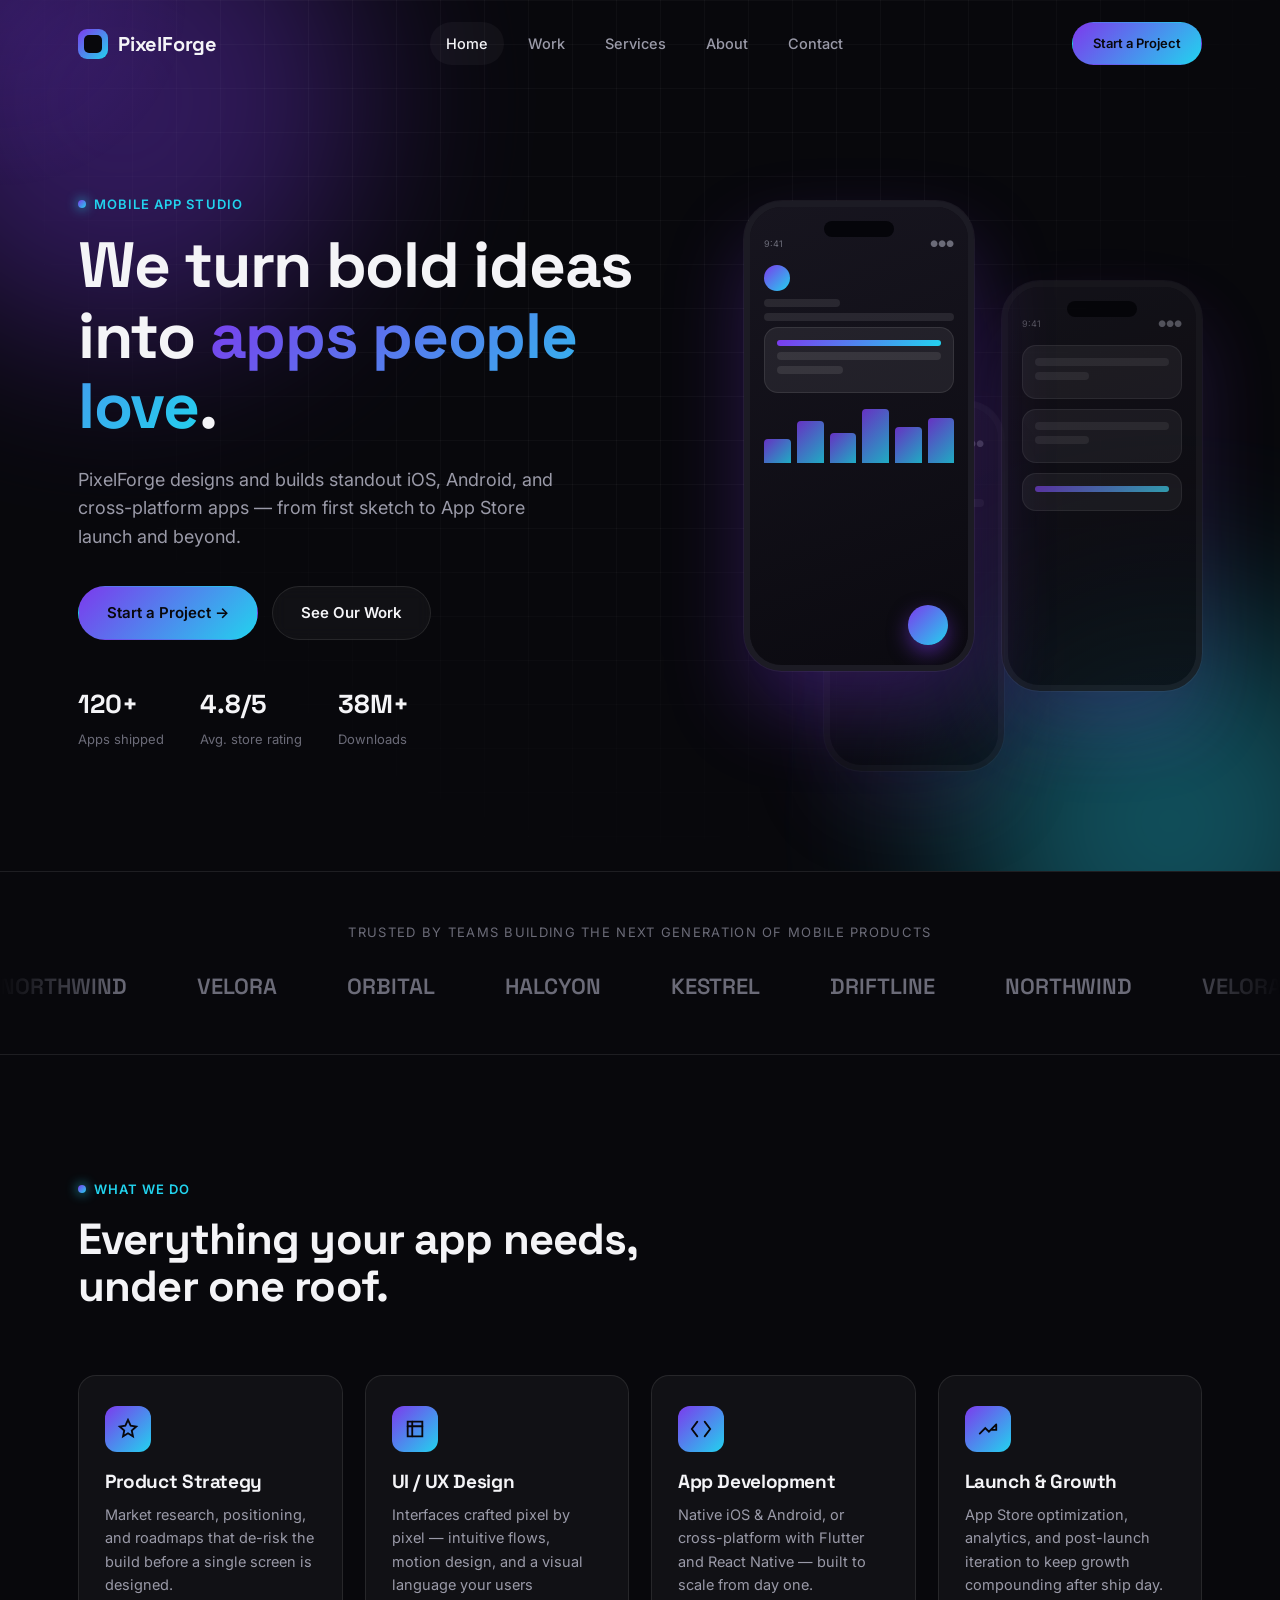
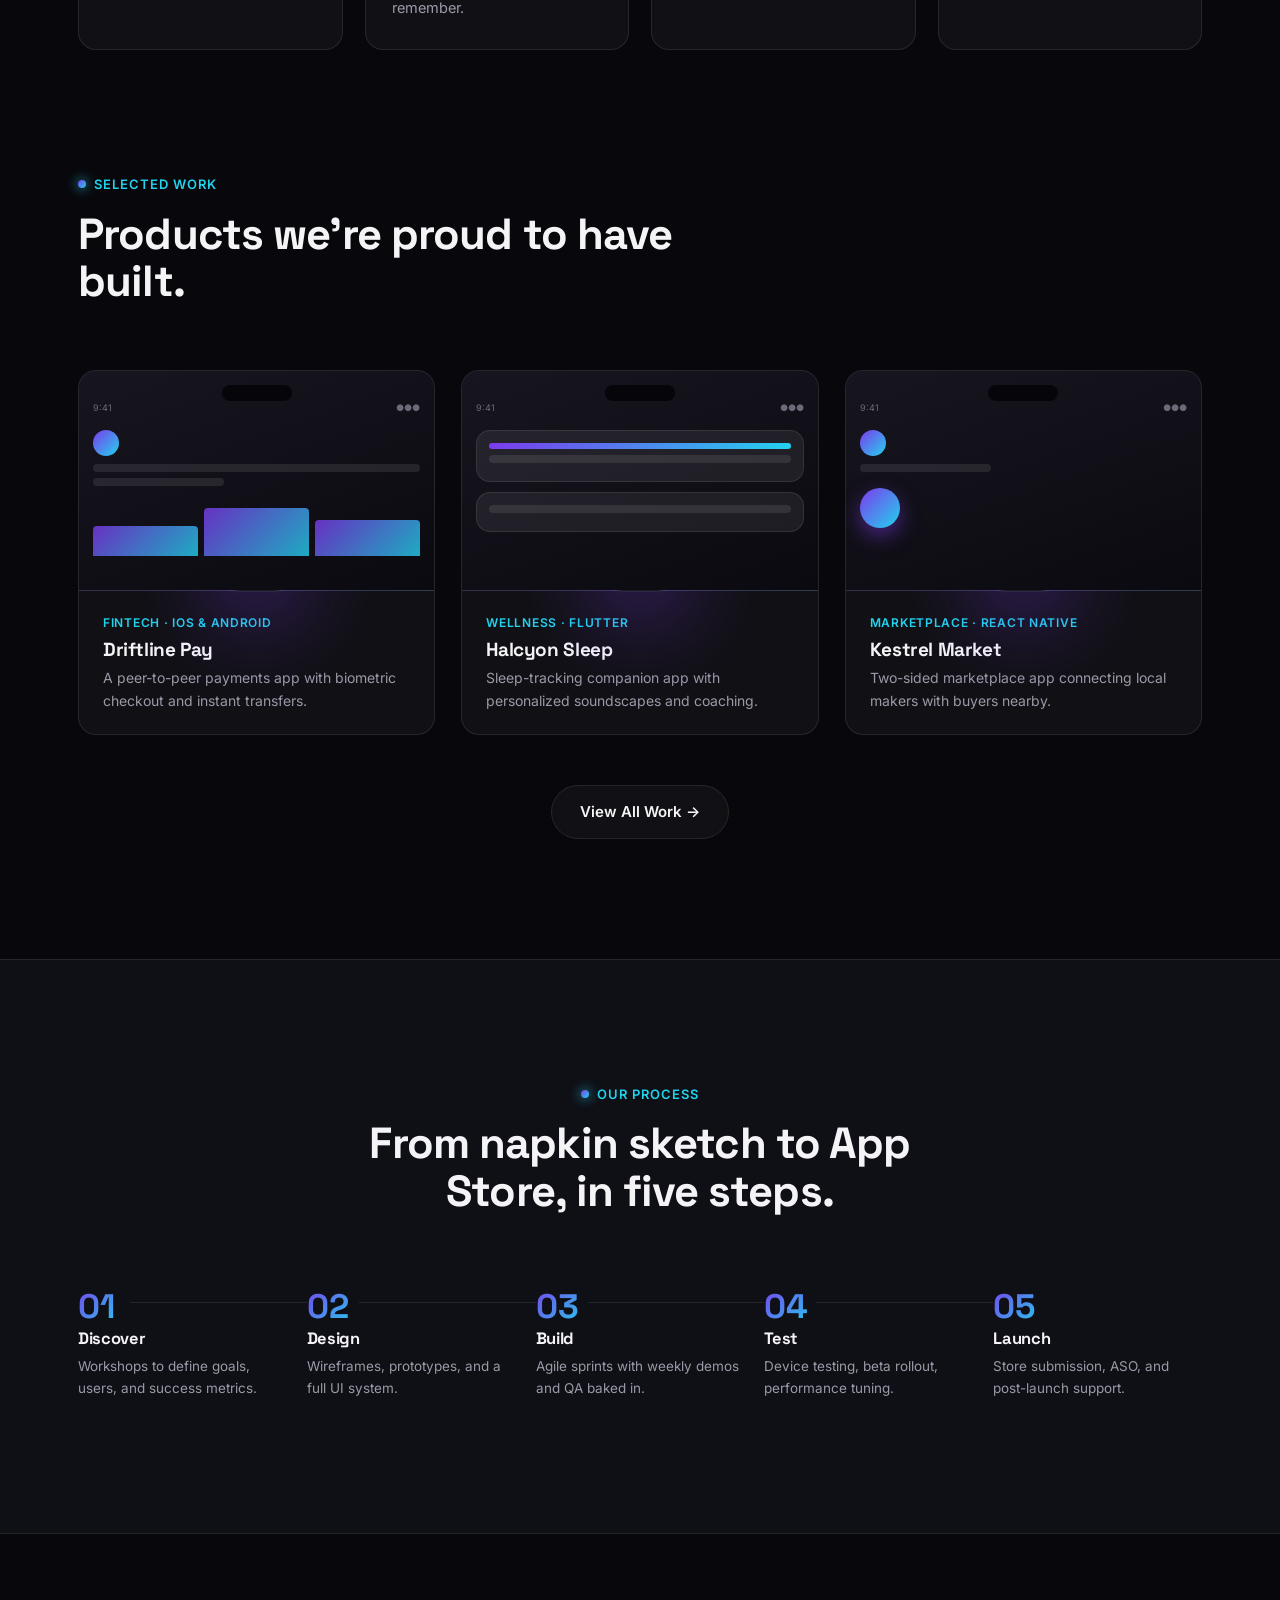
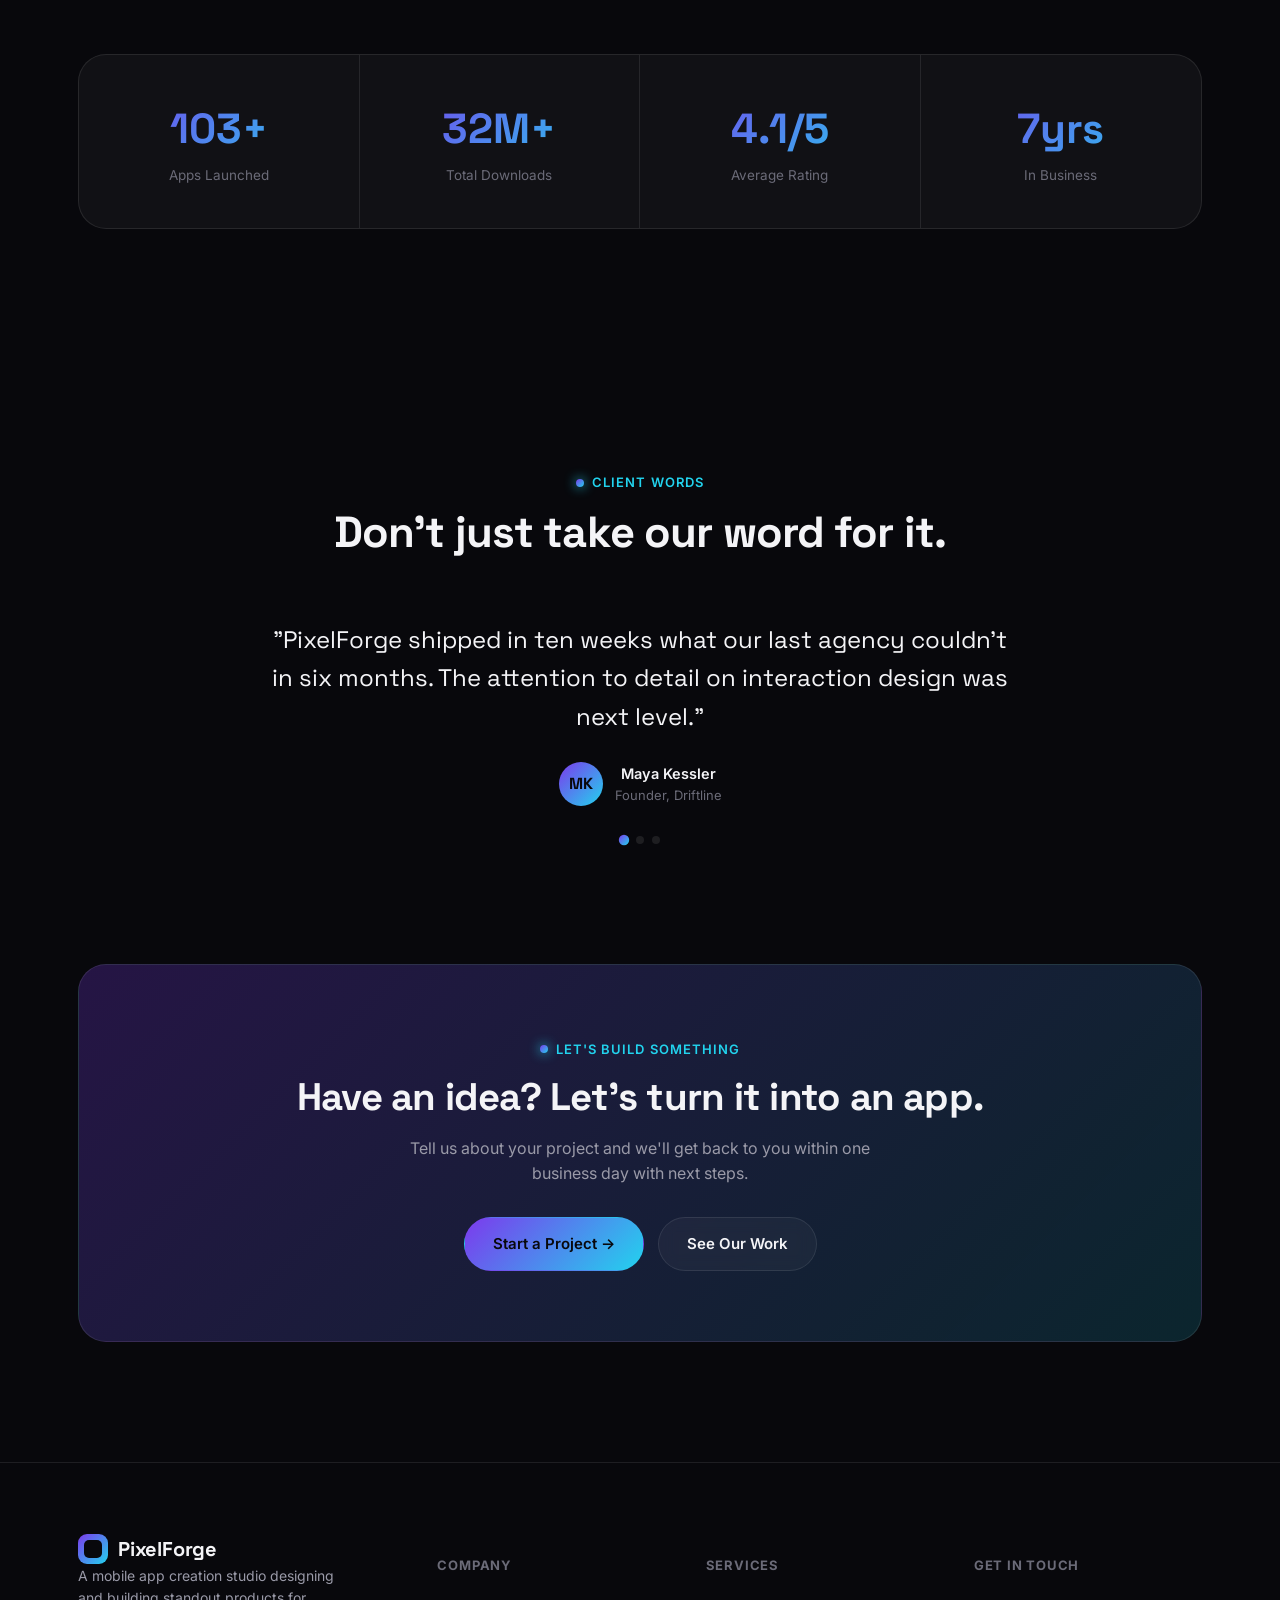
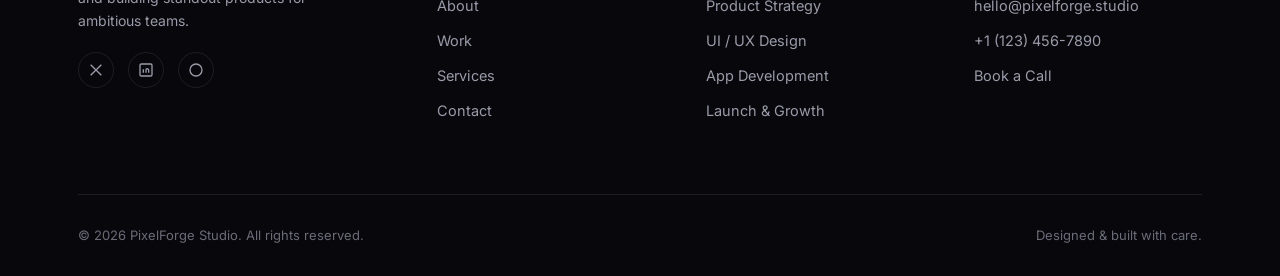
==== index.html @ 4d8d10b8 "first commit" ====
<!DOCTYPE html>
<html lang="en">
<head>
<meta charset="UTF-8">
<meta name="viewport" content="width=device-width, initial-scale=1.0">
<title>PixelForge — We Turn Ideas Into Apps People Love</title>
<meta name="description" content="PixelForge is a mobile app creation studio designing and building standout iOS, Android, and cross-platform apps.">
<link rel="preconnect" href="https://fonts.googleapis.com">
<link href="https://fonts.googleapis.com/css2?family=Space+Grotesk:wght@500;600;700&family=Inter:wght@400;500;600;700&display=swap" rel="stylesheet">
<link rel="stylesheet" href="css/style.css">
</head>
<body>

<div class="cursor-glow"></div>

<header class="site-header">
  <div class="container">
    <a href="index.html" class="logo"><span class="logo-mark"></span>PixelForge</a>
    <nav class="nav-links">
      <a href="index.html">Home</a>
      <a href="work.html">Work</a>
      <a href="services.html">Services</a>
      <a href="about.html">About</a>
      <a href="contact.html">Contact</a>
    </nav>
    <div class="header-actions">
      <a href="contact.html" class="btn btn-primary btn-sm">Start a Project</a>
      <button class="nav-toggle" aria-label="Toggle menu"><span></span></button>
    </div>
  </div>
</header>

<main>

  <!-- HERO -->
  <section class="hero">
    <div class="blob blob-1"></div>
    <div class="blob blob-2"></div>
    <div class="grid-overlay"></div>
    <div class="container hero-grid">
      <div>
        <span class="eyebrow">Mobile App Studio</span>
        <h1>We turn bold ideas into <span class="grad-text">apps people love</span>.</h1>
        <p class="hero-sub">PixelForge designs and builds standout iOS, Android, and cross-platform apps — from first sketch to App Store launch and beyond.</p>
        <div class="hero-actions">
          <a href="contact.html" class="btn btn-primary">Start a Project →</a>
          <a href="work.html" class="btn btn-ghost">See Our Work</a>
        </div>
        <div class="hero-meta">
          <div><strong>120+</strong><span>Apps shipped</span></div>
          <div><strong>4.8/5</strong><span>Avg. store rating</span></div>
          <div><strong>38M+</strong><span>Downloads</span></div>
        </div>
      </div>
      <div class="phone-stage">
        <div class="phone phone-a">
          <div class="phone-screen">
            <div class="mock-status"><span>9:41</span><span>●●●</span></div>
            <div class="mock-avatar"></div>
            <div class="mock-line short"></div>
            <div class="mock-line"></div>
            <div class="mock-card">
              <div class="mock-line grad"></div>
              <div class="mock-line"></div>
              <div class="mock-line short"></div>
            </div>
            <div class="mock-bars">
              <span style="height:40%"></span><span style="height:70%"></span><span style="height:50%"></span>
              <span style="height:90%"></span><span style="height:60%"></span><span style="height:75%"></span>
            </div>
            <div class="mock-fab"></div>
          </div>
        </div>
        <div class="phone phone-b">
          <div class="phone-screen">
            <div class="mock-status"><span>9:41</span><span>●●●</span></div>
            <div class="mock-card"><div class="mock-line"></div><div class="mock-line short"></div></div>
            <div class="mock-card"><div class="mock-line"></div><div class="mock-line short"></div></div>
            <div class="mock-card"><div class="mock-line grad"></div></div>
          </div>
        </div>
        <div class="phone phone-c">
          <div class="phone-screen">
            <div class="mock-status"><span>9:41</span><span>●●●</span></div>
            <div class="mock-avatar"></div>
            <div class="mock-line"></div>
            <div class="mock-line short"></div>
          </div>
        </div>
      </div>
    </div>
  </section>

  <!-- MARQUEE -->
  <section class="marquee-section reveal">
    <p class="marquee-label">Trusted by teams building the next generation of mobile products</p>
    <div class="marquee">
      <div class="marquee-track">
        <span>NORTHWIND</span><span>VELORA</span><span>ORBITAL</span><span>HALCYON</span><span>KESTREL</span><span>DRIFTLINE</span>
        <span>NORTHWIND</span><span>VELORA</span><span>ORBITAL</span><span>HALCYON</span><span>KESTREL</span><span>DRIFTLINE</span>
      </div>
    </div>
  </section>

  <!-- SERVICES -->
  <section class="section">
    <div class="container">
      <div class="section-head reveal">
        <span class="eyebrow">What We Do</span>
        <h2>Everything your app needs, under one roof.</h2>
      </div>
      <div class="grid-4">
        <div class="card reveal">
          <div class="card-icon"><svg viewBox="0 0 24 24" fill="none" stroke-width="2" stroke-linecap="round"><path d="M12 2l2.9 6.3L21 9.3l-4.9 4.3L17.4 20 12 16.7 6.6 20l1.3-6.4L3 9.3l6.1-1z"/></svg></div>
          <h3>Product Strategy</h3>
          <p>Market research, positioning, and roadmaps that de-risk the build before a single screen is designed.</p>
        </div>
        <div class="card reveal reveal-delay-1">
          <div class="card-icon"><svg viewBox="0 0 24 24" fill="none" stroke-width="2" stroke-linecap="round"><path d="M4 4h16v16H4z"/><path d="M4 9h16M9 4v16"/></svg></div>
          <h3>UI / UX Design</h3>
          <p>Interfaces crafted pixel by pixel — intuitive flows, motion design, and a visual language your users remember.</p>
        </div>
        <div class="card reveal reveal-delay-2">
          <div class="card-icon"><svg viewBox="0 0 24 24" fill="none" stroke-width="2" stroke-linecap="round"><path d="M8 4L2 12l6 8M16 4l6 8-6 8"/></svg></div>
          <h3>App Development</h3>
          <p>Native iOS &amp; Android, or cross-platform with Flutter and React Native — built to scale from day one.</p>
        </div>
        <div class="card reveal reveal-delay-3">
          <div class="card-icon"><svg viewBox="0 0 24 24" fill="none" stroke-width="2" stroke-linecap="round"><path d="M3 17l6-6 4 4 8-8M21 7v6h-6"/></svg></div>
          <h3>Launch &amp; Growth</h3>
          <p>App Store optimization, analytics, and post-launch iteration to keep growth compounding after ship day.</p>
        </div>
      </div>
    </div>
  </section>

  <!-- FEATURED WORK -->
  <section class="section" style="padding-top:0;">
    <div class="container">
      <div class="section-head reveal">
        <span class="eyebrow">Selected Work</span>
        <h2>Products we're proud to have built.</h2>
      </div>
      <div class="grid-3">
        <div class="work-card reveal">
          <div class="work-thumb"><div class="phone"><div class="phone-screen"><div class="mock-status"><span>9:41</span><span>●●●</span></div><div class="mock-avatar"></div><div class="mock-line"></div><div class="mock-line short"></div><div class="mock-bars"><span style="height:50%"></span><span style="height:80%"></span><span style="height:60%"></span></div></div></div></div>
          <div class="work-info">
            <span class="work-tag">Fintech · iOS &amp; Android</span>
            <h3>Driftline Pay</h3>
            <p>A peer-to-peer payments app with biometric checkout and instant transfers.</p>
          </div>
        </div>
        <div class="work-card reveal reveal-delay-1">
          <div class="work-thumb"><div class="phone"><div class="phone-screen"><div class="mock-status"><span>9:41</span><span>●●●</span></div><div class="mock-card"><div class="mock-line grad"></div><div class="mock-line"></div></div><div class="mock-card"><div class="mock-line"></div></div></div></div></div>
          <div class="work-info">
            <span class="work-tag">Wellness · Flutter</span>
            <h3>Halcyon Sleep</h3>
            <p>Sleep-tracking companion app with personalized soundscapes and coaching.</p>
          </div>
        </div>
        <div class="work-card reveal reveal-delay-2">
          <div class="work-thumb"><div class="phone"><div class="phone-screen"><div class="mock-status"><span>9:41</span><span>●●●</span></div><div class="mock-avatar"></div><div class="mock-line short"></div><div class="mock-fab" style="position:static;margin-top:16px;"></div></div></div></div>
          <div class="work-info">
            <span class="work-tag">Marketplace · React Native</span>
            <h3>Kestrel Market</h3>
            <p>Two-sided marketplace app connecting local makers with buyers nearby.</p>
          </div>
        </div>
      </div>
      <div style="text-align:center; margin-top:50px;">
        <a href="work.html" class="btn btn-ghost">View All Work →</a>
      </div>
    </div>
  </section>

  <!-- PROCESS -->
  <section class="section" style="background:var(--bg-alt); border-top:1px solid var(--border); border-bottom:1px solid var(--border);">
    <div class="container">
      <div class="section-head center reveal">
        <span class="eyebrow">Our Process</span>
        <h2>From napkin sketch to App Store, in five steps.</h2>
      </div>
      <div class="timeline">
        <div class="timeline-step reveal"><h4>Discover</h4><p>Workshops to define goals, users, and success metrics.</p></div>
        <div class="timeline-step reveal reveal-delay-1"><h4>Design</h4><p>Wireframes, prototypes, and a full UI system.</p></div>
        <div class="timeline-step reveal reveal-delay-2"><h4>Build</h4><p>Agile sprints with weekly demos and QA baked in.</p></div>
        <div class="timeline-step reveal reveal-delay-3"><h4>Test</h4><p>Device testing, beta rollout, performance tuning.</p></div>
        <div class="timeline-step reveal reveal-delay-3"><h4>Launch</h4><p>Store submission, ASO, and post-launch support.</p></div>
      </div>
    </div>
  </section>

  <!-- STATS -->
  <section class="section">
    <div class="container">
      <div class="stats-bar reveal">
        <div class="stat"><strong data-count="120" data-suffix="+">0</strong><span>Apps Launched</span></div>
        <div class="stat"><strong data-count="38" data-suffix="M+">0</strong><span>Total Downloads</span></div>
        <div class="stat"><strong data-count="4.8" data-suffix="/5">0</strong><span>Average Rating</span></div>
        <div class="stat"><strong data-count="9" data-suffix="yrs">0</strong><span>In Business</span></div>
      </div>
    </div>
  </section>

  <!-- TESTIMONIALS -->
  <section class="section">
    <div class="container">
      <div class="section-head center reveal">
        <span class="eyebrow">Client Words</span>
        <h2>Don't just take our word for it.</h2>
      </div>
      <div class="testi-wrap reveal">
        <div class="testi-slide active">
          <p class="testi-quote">"PixelForge shipped in ten weeks what our last agency couldn't in six months. The attention to detail on interaction design was next level."</p>
          <div class="testi-person">
            <div class="testi-avatar">MK</div>
            <div><div class="testi-name">Maya Kessler</div><div class="testi-role">Founder, Driftline</div></div>
          </div>
        </div>
        <div class="testi-slide">
          <p class="testi-quote">"They didn't just build what we asked for — they challenged our assumptions and the product is better for it."</p>
          <div class="testi-person">
            <div class="testi-avatar">JT</div>
            <div><div class="testi-name">James Turner</div><div class="testi-role">CEO, Halcyon</div></div>
          </div>
        </div>
        <div class="testi-slide">
          <p class="testi-quote">"Our marketplace app hit 100k downloads in the first quarter. PixelForge's launch strategy was a huge part of that."</p>
          <div class="testi-person">
            <div class="testi-avatar">RS</div>
            <div><div class="testi-name">Riya Shah</div><div class="testi-role">COO, Kestrel</div></div>
          </div>
        </div>
        <div class="testi-dots"></div>
      </div>
    </div>
  </section>

  <!-- CTA -->
  <section class="section" style="padding-top:0;">
    <div class="container">
      <div class="cta-banner reveal">
        <span class="eyebrow" style="justify-content:center;">Let's Build Something</span>
        <h2>Have an idea? Let's turn it into an app.</h2>
        <p>Tell us about your project and we'll get back to you within one business day with next steps.</p>
        <div class="btn-group">
          <a href="contact.html" class="btn btn-primary">Start a Project →</a>
          <a href="work.html" class="btn btn-ghost">See Our Work</a>
        </div>
      </div>
    </div>
  </section>

</main>

<footer class="site-footer">
  <div class="container">
    <div class="footer-grid">
      <div class="footer-brand">
        <a href="index.html" class="logo"><span class="logo-mark"></span>PixelForge</a>
        <p>A mobile app creation studio designing and building standout products for ambitious teams.</p>
        <div class="socials" style="margin-top:20px;">
          <a href="#" aria-label="X / Twitter"><svg viewBox="0 0 24 24" fill="none" stroke-width="2"><path d="M4 4l16 16M20 4L4 20"/></svg></a>
          <a href="#" aria-label="LinkedIn"><svg viewBox="0 0 24 24" fill="none" stroke-width="2"><rect x="3" y="3" width="18" height="18" rx="2"/><path d="M8 11v5M8 8v.01M12 16v-5M12 11c1.5-1.5 4-1 4 1.5V16"/></svg></a>
          <a href="#" aria-label="Dribbble"><svg viewBox="0 0 24 24" fill="none" stroke-width="2"><circle cx="12" cy="12" r="9"/></svg></a>
        </div>
      </div>
      <div class="footer-col">
        <h5>Company</h5>
        <a href="about.html">About</a>
        <a href="work.html">Work</a>
        <a href="services.html">Services</a>
        <a href="contact.html">Contact</a>
      </div>
      <div class="footer-col">
        <h5>Services</h5>
        <a href="services.html">Product Strategy</a>
        <a href="services.html">UI / UX Design</a>
        <a href="services.html">App Development</a>
        <a href="services.html">Launch &amp; Growth</a>
      </div>
      <div class="footer-col">
        <h5>Get In Touch</h5>
        <a href="mailto:hello@pixelforge.studio">hello@pixelforge.studio</a>
        <a href="tel:+11234567890">+1 (123) 456-7890</a>
        <a href="contact.html">Book a Call</a>
      </div>
    </div>
    <div class="footer-bottom">
      <span>© 2026 PixelForge Studio. All rights reserved.</span>
      <span>Designed &amp; built with care.</span>
    </div>
  </div>
</footer>

<script src="js/main.js"></script>
</body>
</html>
---- css/style.css ----
/* ==========================================================================
   PIXELFORGE — Mobile App Studio
   Design system: dark canvas, glass surfaces, violet→cyan gradient accent
   ========================================================================== */

:root{
  --bg: #08080c;
  --bg-alt: #0f0f16;
  --surface: rgba(255,255,255,0.04);
  --surface-strong: rgba(255,255,255,0.07);
  --border: rgba(255,255,255,0.09);
  --text: #f4f4f7;
  --text-dim: #9a9aa8;
  --text-faint: #6b6b78;
  --accent-1: #7c3aed;
  --accent-2: #22d3ee;
  --accent-3: #f472b6;
  --grad: linear-gradient(135deg, var(--accent-1), var(--accent-2));
  --grad-soft: linear-gradient(135deg, rgba(124,58,237,0.18), rgba(34,211,238,0.18));
  --radius-sm: 10px;
  --radius-md: 18px;
  --radius-lg: 28px;
  --ease: cubic-bezier(.16,.84,.44,1);
  --container: 1180px;
}

*, *::before, *::after{ box-sizing: border-box; }
html{ scroll-behavior: smooth; }
body{
  margin:0;
  background: var(--bg);
  color: var(--text);
  font-family: 'Inter', system-ui, -apple-system, sans-serif;
  font-size: 16px;
  line-height: 1.6;
  overflow-x: hidden;
  -webkit-font-smoothing: antialiased;
}
h1,h2,h3,h4{
  font-family: 'Space Grotesk', 'Inter', sans-serif;
  line-height: 1.1;
  margin: 0 0 .5em;
  letter-spacing: -0.02em;
}
p{ margin: 0 0 1em; color: var(--text-dim); }
a{ color: inherit; text-decoration: none; }
ul{ list-style: none; margin:0; padding:0; }
img{ max-width:100%; display:block; }
section{ position: relative; }
::selection{ background: var(--accent-1); color:#fff; }

.container{
  width: 100%;
  max-width: var(--container);
  margin: 0 auto;
  padding: 0 28px;
}

.eyebrow{
  display:inline-flex;
  align-items:center;
  gap:8px;
  font-size: 13px;
  font-weight: 600;
  letter-spacing: 0.08em;
  text-transform: uppercase;
  color: var(--accent-2);
  margin-bottom: 16px;
}
.eyebrow::before{
  content:'';
  width:8px; height:8px;
  border-radius:50%;
  background: var(--grad);
  box-shadow: 0 0 12px var(--accent-2);
}

/* ---------------- Buttons ---------------- */
.btn{
  display:inline-flex;
  align-items:center;
  justify-content:center;
  gap:8px;
  padding: 14px 28px;
  border-radius: 100px;
  font-weight: 600;
  font-size: 15px;
  cursor:pointer;
  border: 1px solid transparent;
  transition: transform .35s var(--ease), box-shadow .35s var(--ease), background .35s;
  white-space:nowrap;
}
.btn-primary{
  background: var(--grad);
  color:#08080c;
}
.btn-primary:hover{
  transform: translateY(-3px);
  box-shadow: 0 12px 30px rgba(124,58,237,0.4);
}
.btn-ghost{
  background: var(--surface);
  border-color: var(--border);
  color: var(--text);
  backdrop-filter: blur(8px);
}
.btn-ghost:hover{
  background: var(--surface-strong);
  transform: translateY(-3px);
}
.btn-sm{ padding: 10px 20px; font-size: 13px; }
.btn-block{ width:100%; }

/* ---------------- Header ---------------- */
.site-header{
  position: fixed;
  top:0; left:0; right:0;
  z-index: 500;
  padding: 22px 0;
  transition: background .4s, padding .4s, border-color .4s, backdrop-filter .4s;
  border-bottom: 1px solid transparent;
}
.site-header.scrolled{
  padding: 14px 0;
  background: rgba(8,8,12,0.75);
  backdrop-filter: blur(16px);
  border-color: var(--border);
}
.site-header .container{
  display:flex;
  align-items:center;
  justify-content:space-between;
  gap: 24px;
}
.logo{
  display:flex;
  align-items:center;
  gap:10px;
  font-family:'Space Grotesk', sans-serif;
  font-weight: 700;
  font-size: 20px;
  letter-spacing: -0.01em;
}
.logo-mark{
  width: 30px; height:30px;
  border-radius: 9px;
  background: var(--grad);
  position:relative;
  flex-shrink:0;
}
.logo-mark::after{
  content:'';
  position:absolute; inset:6px;
  border-radius:5px;
  background: var(--bg);
}
.nav-links{
  display:flex;
  align-items:center;
  gap: 8px;
}
.nav-links a{
  padding: 10px 16px;
  border-radius: 100px;
  font-size: 14.5px;
  font-weight: 500;
  color: var(--text-dim);
  transition: color .25s, background .25s;
}
.nav-links a:hover, .nav-links a.active{
  color: var(--text);
  background: var(--surface);
}
.header-actions{ display:flex; align-items:center; gap:14px; }
.nav-toggle{
  display:none;
  width: 42px; height:42px;
  border-radius: 10px;
  background: var(--surface);
  border: 1px solid var(--border);
  align-items:center;
  justify-content:center;
  cursor:pointer;
}
.nav-toggle span, .nav-toggle span::before, .nav-toggle span::after{
  content:'';
  display:block;
  width:18px; height:2px;
  background: var(--text);
  position:relative;
  transition: transform .3s, opacity .3s;
}
.nav-toggle span::before{ position:absolute; top:-6px; }
.nav-toggle span::after{ position:absolute; top:6px; }
.nav-toggle.open span{ background: transparent; }
.nav-toggle.open span::before{ transform: rotate(45deg); top:0; }
.nav-toggle.open span::after{ transform: rotate(-45deg); top:0; }

/* ---------------- Background FX ---------------- */
.blob{
  position:absolute;
  border-radius:50%;
  filter: blur(90px);
  opacity:.35;
  pointer-events:none;
  z-index:0;
}
.blob-1{ width:480px; height:480px; background:var(--accent-1); top:-140px; left:-120px; animation: drift1 18s ease-in-out infinite; }
.blob-2{ width:420px; height:420px; background:var(--accent-2); bottom:-160px; right:-100px; animation: drift2 22s ease-in-out infinite; }
.blob-3{ width:340px; height:340px; background:var(--accent-3); top:40%; left:50%; animation: drift1 26s ease-in-out infinite reverse; opacity:.18; }

@keyframes drift1{
  0%,100%{ transform: translate(0,0) scale(1); }
  50%{ transform: translate(60px,40px) scale(1.1); }
}
@keyframes drift2{
  0%,100%{ transform: translate(0,0) scale(1); }
  50%{ transform: translate(-50px,-30px) scale(1.15); }
}

.grid-overlay{
  position:absolute; inset:0;
  background-image:
    linear-gradient(rgba(255,255,255,0.03) 1px, transparent 1px),
    linear-gradient(90deg, rgba(255,255,255,0.03) 1px, transparent 1px);
  background-size: 44px 44px;
  mask-image: radial-gradient(ellipse at 50% 0%, black 40%, transparent 75%);
  pointer-events:none;
}

/* ---------------- Hero ---------------- */
.hero{
  padding: 190px 0 120px;
  overflow:hidden;
}
.hero-grid{
  display:grid;
  grid-template-columns: 1.1fr .9fr;
  gap: 40px;
  align-items:center;
  position:relative;
  z-index:2;
}
.hero h1{
  font-size: clamp(2.6rem, 5vw, 4.4rem);
  margin-bottom: 24px;
}
.hero h1 .grad-text{
  background: var(--grad);
  -webkit-background-clip:text;
  background-clip:text;
  color:transparent;
}
.hero-sub{
  font-size: 18px;
  max-width: 480px;
  margin-bottom: 34px;
}
.hero-actions{ display:flex; gap:14px; flex-wrap:wrap; margin-bottom: 44px; }
.hero-meta{
  display:flex;
  gap: 36px;
  flex-wrap:wrap;
}
.hero-meta div strong{ display:block; font-size: 26px; font-family:'Space Grotesk',sans-serif; }
.hero-meta div span{ font-size: 13px; color: var(--text-faint); }

/* Phone mockups */
.phone-stage{
  position:relative;
  height: 560px;
}
.phone{
  position:absolute;
  width: 230px;
  height: 470px;
  border-radius: 38px;
  background: #111017;
  border: 6px solid #1c1b24;
  box-shadow: 0 0 0 1px rgba(255,255,255,0.06), 0 40px 80px rgba(124,58,237,0.28);
  overflow:hidden;
  animation: float 6s ease-in-out infinite;
}
.phone::before{
  content:'';
  position:absolute;
  top:14px; left:50%;
  transform: translateX(-50%);
  width: 70px; height:16px;
  border-radius: 20px;
  background: #05050a;
  z-index:3;
}
.phone-a{ top:10px; left:30px; z-index:3; }
.phone-b{ top:90px; right:0; width:200px; height:410px; opacity:.75; animation-delay: -3s; z-index:2; filter: saturate(.8); }
.phone-c{ bottom:-20px; left:110px; width:180px; height:370px; opacity:.5; animation-delay: -1.5s; z-index:1; filter: saturate(.6); }

@keyframes float{
  0%,100%{ transform: translateY(0) rotate(-2deg); }
  50%{ transform: translateY(-18px) rotate(1deg); }
}

.phone-screen{
  position:absolute; inset:0;
  background: linear-gradient(160deg, #17151f, #0b0a10);
  padding: 30px 14px 14px;
}
.mock-status{ display:flex; justify-content:space-between; font-size:9px; color:var(--text-faint); margin-bottom:14px; }
.mock-card{
  background: var(--surface-strong);
  border: 1px solid var(--border);
  border-radius: 14px;
  padding: 12px;
  margin-bottom: 10px;
}
.mock-line{ height:8px; border-radius:4px; background: rgba(255,255,255,0.09); margin-bottom:6px; }
.mock-line.short{ width:40%; }
.mock-line.grad{ background: var(--grad); height:6px; }
.mock-avatar{ width:26px; height:26px; border-radius:50%; background: var(--grad); margin-bottom:8px; }
.mock-bars{ display:flex; align-items:flex-end; gap:6px; height:60px; margin-top:10px; }
.mock-bars span{ flex:1; border-radius:4px 4px 0 0; background: var(--grad); opacity:.8; }
.mock-fab{
  position:absolute; bottom:20px; right:20px;
  width:40px; height:40px; border-radius:50%;
  background: var(--grad);
  box-shadow: 0 8px 20px rgba(124,58,237,0.5);
}

/* ---------------- Marquee ---------------- */
.marquee-section{ padding: 50px 0; border-top:1px solid var(--border); border-bottom:1px solid var(--border); }
.marquee-label{ text-align:center; font-size:13px; color:var(--text-faint); text-transform:uppercase; letter-spacing:.1em; margin-bottom:26px; }
.marquee{ overflow:hidden; -webkit-mask-image: linear-gradient(90deg, transparent, black 10%, black 90%, transparent); mask-image: linear-gradient(90deg, transparent, black 10%, black 90%, transparent); }
.marquee-track{ display:flex; gap: 70px; width: max-content; animation: scroll-left 26s linear infinite; }
.marquee-track span{ font-family:'Space Grotesk',sans-serif; font-size:22px; font-weight:600; color: var(--text-faint); white-space:nowrap; }
@keyframes scroll-left{ from{ transform: translateX(0); } to{ transform: translateX(-50%); } }

/* ---------------- Section heading ---------------- */
.section{ padding: 120px 0; }
.section-head{ max-width: 640px; margin-bottom: 64px; }
.section-head.center{ margin-left:auto; margin-right:auto; text-align:center; }
.section-head h2{ font-size: clamp(2rem, 3.4vw, 2.8rem); }

/* ---------------- Services grid ---------------- */
.grid-4{ display:grid; grid-template-columns:repeat(4,1fr); gap:22px; }
.grid-3{ display:grid; grid-template-columns:repeat(3,1fr); gap:26px; }
.grid-2{ display:grid; grid-template-columns:repeat(2,1fr); gap:26px; }

.card{
  background: var(--surface);
  border:1px solid var(--border);
  border-radius: var(--radius-md);
  padding: 30px 26px;
  transition: transform .4s var(--ease), border-color .4s, background .4s;
  position:relative;
  overflow:hidden;
}
.card::before{
  content:'';
  position:absolute; inset:0;
  background: var(--grad-soft);
  opacity:0;
  transition: opacity .4s;
}
.card:hover{ transform: translateY(-8px); border-color: rgba(124,58,237,0.4); }
.card:hover::before{ opacity:1; }
.card > *{ position:relative; z-index:1; }
.card-icon{
  width:46px; height:46px;
  border-radius:12px;
  background: var(--grad);
  display:flex; align-items:center; justify-content:center;
  margin-bottom:20px;
}
.card-icon svg{ width:22px; height:22px; stroke: #08080c; }
.card h3{ font-size: 19px; margin-bottom:10px; }
.card p{ font-size: 14.5px; margin-bottom:0; }

/* ---------------- Work / Portfolio ---------------- */
.filter-bar{ display:flex; gap:10px; flex-wrap:wrap; margin-bottom:44px; }
.filter-btn{
  padding: 9px 20px;
  border-radius: 100px;
  border:1px solid var(--border);
  background: var(--surface);
  color: var(--text-dim);
  font-size:14px; font-weight:500;
  cursor:pointer;
  transition: all .25s;
}
.filter-btn:hover{ color:var(--text); }
.filter-btn.active{ background: var(--grad); color:#08080c; border-color:transparent; font-weight:600; }

.work-grid{ display:grid; grid-template-columns:repeat(3,1fr); gap:26px; }
.work-card{
  background: var(--surface);
  border:1px solid var(--border);
  border-radius: var(--radius-md);
  overflow:hidden;
  cursor:pointer;
  transition: transform .4s var(--ease), border-color .4s;
}
.work-card:hover{ transform: translateY(-8px); border-color: rgba(34,211,238,0.4); }
.work-thumb{
  height: 220px;
  background: var(--grad-soft);
  position:relative;
  display:flex; align-items:center; justify-content:center;
  border-bottom:1px solid var(--border);
}
.work-thumb .phone{ position:static; width:110px; height:220px; border-width:4px; animation:none; }
.work-info{ padding:22px 24px; }
.work-tag{ font-size:12px; color:var(--accent-2); text-transform:uppercase; letter-spacing:.06em; font-weight:600; margin-bottom:8px; display:block;}
.work-info h3{ font-size:19px; margin-bottom:6px; }
.work-info p{ font-size:14px; margin-bottom:0; }
.work-card[data-cat]{ display: var(--display, block); }

/* ---------------- Process timeline ---------------- */
.timeline{ display:grid; grid-template-columns: repeat(5,1fr); gap:20px; counter-reset: step; }
.timeline-step{ position:relative; padding-top: 50px; }
.timeline-step::before{
  counter-increment: step;
  content: counter(step, decimal-leading-zero);
  font-family:'Space Grotesk',sans-serif;
  font-size: 34px;
  font-weight:700;
  background: var(--grad);
  -webkit-background-clip:text; background-clip:text; color:transparent;
  position:absolute; top:0; left:0;
}
.timeline-step::after{
  content:'';
  position:absolute; top:22px; left:52px; right:-20px;
  height:1px;
  background: var(--border);
}
.timeline-step:last-child::after{ display:none; }
.timeline-step h4{ font-size:16.5px; margin-bottom:8px; }
.timeline-step p{ font-size:13.5px; }

/* ---------------- Stats ---------------- */
.stats-bar{
  display:grid; grid-template-columns:repeat(4,1fr);
  border:1px solid var(--border);
  border-radius: var(--radius-lg);
  background: var(--surface);
  overflow:hidden;
}
.stat{ padding: 40px 20px; text-align:center; border-right:1px solid var(--border); }
.stat:last-child{ border-right:none; }
.stat strong{ display:block; font-family:'Space Grotesk',sans-serif; font-size: 42px; background:var(--grad); -webkit-background-clip:text; background-clip:text; color:transparent; }
.stat span{ font-size:13.5px; color:var(--text-faint); }

/* ---------------- Testimonials ---------------- */
.testi-wrap{ position:relative; max-width:760px; margin:0 auto; text-align:center; }
.testi-slide{ display:none; }
.testi-slide.active{ display:block; animation: fade-in .6s var(--ease); }
@keyframes fade-in{ from{opacity:0; transform:translateY(14px);} to{opacity:1; transform:translateY(0);} }
.testi-quote{ font-size: 24px; font-family:'Space Grotesk',sans-serif; margin-bottom:26px; color:var(--text); }
.testi-person{ display:flex; align-items:center; justify-content:center; gap:12px; }
.testi-avatar{ width:44px; height:44px; border-radius:50%; background:var(--grad); display:flex;align-items:center;justify-content:center; font-weight:700; color:#08080c; font-family:'Space Grotesk',sans-serif;}
.testi-name{ font-weight:600; font-size:14.5px; }
.testi-role{ font-size:13px; color:var(--text-faint); }
.testi-dots{ display:flex; justify-content:center; gap:8px; margin-top:30px; }
.testi-dots button{ width:8px; height:8px; border-radius:50%; background: var(--border); border:none; cursor:pointer; padding:0; transition: background .3s, transform .3s; }
.testi-dots button.active{ background: var(--grad); transform: scale(1.3); }

/* ---------------- CTA banner ---------------- */
.cta-banner{
  border-radius: var(--radius-lg);
  padding: 70px 50px;
  background: linear-gradient(135deg, rgba(124,58,237,0.25), rgba(34,211,238,0.15));
  border: 1px solid var(--border);
  text-align:center;
  position:relative;
  overflow:hidden;
}
.cta-banner h2{ font-size: clamp(1.8rem,3vw,2.6rem); margin-bottom:18px; }
.cta-banner p{ max-width:480px; margin:0 auto 30px; }
.cta-banner .btn-group{ display:flex; gap:14px; justify-content:center; flex-wrap:wrap; }

/* ---------------- Footer ---------------- */
.site-footer{ border-top:1px solid var(--border); padding: 70px 0 30px; }
.footer-grid{ display:grid; grid-template-columns: 1.4fr 1fr 1fr 1fr; gap:40px; margin-bottom:60px; }
.footer-brand p{ max-width:280px; font-size:14px; }
.footer-col h5{ font-size:13px; text-transform:uppercase; letter-spacing:.06em; color:var(--text-faint); margin-bottom:18px; }
.footer-col a{ display:block; font-size:14.5px; color:var(--text-dim); margin-bottom:12px; transition:color .2s; }
.footer-col a:hover{ color:var(--text); }
.footer-bottom{ display:flex; justify-content:space-between; align-items:center; padding-top:30px; border-top:1px solid var(--border); font-size:13px; color:var(--text-faint); flex-wrap:wrap; gap:14px; }
.socials{ display:flex; gap:14px; }
.socials a{ width:36px; height:36px; border-radius:50%; border:1px solid var(--border); display:flex; align-items:center; justify-content:center; transition: border-color .25s, transform .25s; }
.socials a:hover{ border-color: var(--accent-2); transform: translateY(-3px); }
.socials svg{ width:16px; height:16px; stroke:var(--text-dim); }

/* ---------------- Reveal animation ---------------- */
.reveal{ opacity:0; transform: translateY(28px); transition: opacity .8s var(--ease), transform .8s var(--ease); }
.reveal.in-view{ opacity:1; transform:translateY(0); }
.reveal-delay-1{ transition-delay: .1s; }
.reveal-delay-2{ transition-delay: .2s; }
.reveal-delay-3{ transition-delay: .3s; }

/* ---------------- Page hero (inner pages) ---------------- */
.page-hero{ padding: 170px 0 90px; text-align:center; }
.page-hero h1{ font-size: clamp(2.2rem,4.4vw,3.6rem); }
.page-hero p{ max-width: 560px; margin: 0 auto; font-size:17px; }

/* ---------------- Values / About ---------------- */
.value-card{ text-align:left; }
.team-card{ text-align:center; }
.team-avatar{ width:72px; height:72px; border-radius:50%; background:var(--grad); margin:0 auto 16px; display:flex; align-items:center; justify-content:center; font-family:'Space Grotesk',sans-serif; font-weight:700; font-size:22px; color:#08080c; }
.team-card h4{ font-size:16px; margin-bottom:2px; }
.team-card span{ font-size:13px; color:var(--text-faint); }

/* ---------------- Contact ---------------- */
.contact-grid{ display:grid; grid-template-columns: 1fr 1fr; gap:50px; align-items:start; }
.form-group{ margin-bottom:20px; }
.form-group label{ display:block; font-size:13.5px; font-weight:600; margin-bottom:8px; color: var(--text-dim); }
.form-group input, .form-group textarea, .form-group select{
  width:100%;
  padding: 14px 16px;
  border-radius: var(--radius-sm);
  background: var(--surface);
  border: 1px solid var(--border);
  color: var(--text);
  font-family:inherit;
  font-size:14.5px;
  transition: border-color .25s, background .25s;
}
.form-group input:focus, .form-group textarea:focus, .form-group select:focus{
  outline:none;
  border-color: var(--accent-2);
  background: var(--surface-strong);
}
.form-group textarea{ resize:vertical; min-height:120px; }
.form-note{ font-size:13px; color:var(--text-faint); margin-top:14px; }
.form-success{ display:none; padding:16px 18px; border-radius:var(--radius-sm); background: rgba(34,211,238,0.12); border:1px solid rgba(34,211,238,0.3); color:var(--accent-2); font-size:14px; margin-bottom:20px; }
.form-success.show{ display:block; }
.contact-info-item{ display:flex; gap:16px; align-items:flex-start; margin-bottom:28px; }
.contact-info-icon{ width:42px; height:42px; border-radius:11px; background:var(--surface); border:1px solid var(--border); display:flex; align-items:center; justify-content:center; flex-shrink:0; }
.contact-info-icon svg{ width:19px; height:19px; stroke: var(--accent-2); }
.contact-info-item h4{ font-size:15px; margin-bottom:4px; }
.contact-info-item p{ font-size:14px; margin-bottom:0; }

/* ---------------- Modal (case study) ---------------- */
.modal-overlay{
  position:fixed; inset:0; z-index:1000;
  background: rgba(5,5,8,0.8);
  backdrop-filter: blur(6px);
  display:flex; align-items:center; justify-content:center;
  padding: 30px;
  opacity:0; visibility:hidden;
  transition: opacity .35s, visibility .35s;
}
.modal-overlay.open{ opacity:1; visibility:visible; }
.modal{
  background: var(--bg-alt);
  border:1px solid var(--border);
  border-radius: var(--radius-lg);
  max-width: 720px; width:100%;
  max-height: 84vh;
  overflow-y:auto;
  padding: 44px;
  position:relative;
  transform: translateY(30px) scale(.97);
  transition: transform .35s var(--ease);
}
.modal-overlay.open .modal{ transform: translateY(0) scale(1); }
.modal-close{
  position:absolute; top:20px; right:20px;
  width:38px; height:38px; border-radius:50%;
  background: var(--surface); border:1px solid var(--border);
  display:flex; align-items:center; justify-content:center;
  cursor:pointer; font-size:18px; color:var(--text-dim);
}
.modal-tag{ font-size:12px; color:var(--accent-2); text-transform:uppercase; letter-spacing:.06em; font-weight:600; }
.modal h3{ font-size:28px; margin: 10px 0 18px; }
.modal-meta{ display:flex; gap:26px; flex-wrap:wrap; margin: 22px 0; padding:20px 0; border-top:1px solid var(--border); border-bottom:1px solid var(--border); }
.modal-meta div span{ display:block; font-size:12px; color:var(--text-faint); text-transform:uppercase; letter-spacing:.05em; margin-bottom:4px; }
.modal-meta div strong{ font-size:14.5px; font-weight:600; }

/* ---------------- Cursor glow ---------------- */
.cursor-glow{
  position:fixed;
  width: 380px; height:380px;
  border-radius:50%;
  background: radial-gradient(circle, rgba(124,58,237,0.14), transparent 70%);
  pointer-events:none;
  z-index:1;
  transform: translate(-50%,-50%);
  transition: opacity .3s;
  opacity:0;
}
@media(hover:hover){ .cursor-glow{ opacity:1; } }

/* ---------------- Responsive ---------------- */
@media (max-width: 980px){
  .grid-4{ grid-template-columns:repeat(2,1fr); }
  .grid-3{ grid-template-columns:repeat(2,1fr); }
  .work-grid{ grid-template-columns:repeat(2,1fr); }
  .timeline{ grid-template-columns:repeat(2,1fr); row-gap:40px; }
  .timeline-step::after{ display:none; }
  .footer-grid{ grid-template-columns:1fr 1fr; }
  .hero-grid{ grid-template-columns:1fr; }
  .phone-stage{ height:420px; margin-top:20px; }
  .contact-grid{ grid-template-columns:1fr; }
}
@media (max-width: 720px){
  .nav-links{ display:none; }
  .nav-toggle{ display:flex; }
  .nav-links.mobile-open{
    display:flex; flex-direction:column;
    position:fixed; top:74px; left:20px; right:20px;
    background: var(--bg-alt); border:1px solid var(--border);
    border-radius: var(--radius-md); padding:16px; gap:4px;
    box-shadow: 0 20px 50px rgba(0,0,0,0.5);
  }
  .grid-4{ grid-template-columns:1fr; }
  .grid-3{ grid-template-columns:1fr; }
  .grid-2{ grid-template-columns:1fr; }
  .work-grid{ grid-template-columns:1fr; }
  .timeline{ grid-template-columns:1fr; }
  .stats-bar{ grid-template-columns:repeat(2,1fr); }
  .stat{ border-bottom:1px solid var(--border); }
  .footer-grid{ grid-template-columns:1fr; gap:30px; }
  .section{ padding:80px 0; }
  .hero{ padding:150px 0 80px; }
  .cta-banner{ padding:50px 24px; }
}

@media (prefers-reduced-motion: reduce){
  *{ animation-duration: .001s !important; animation-iteration-count:1 !important; transition-duration: .001s !important; }
  html{ scroll-behavior:auto; }
}
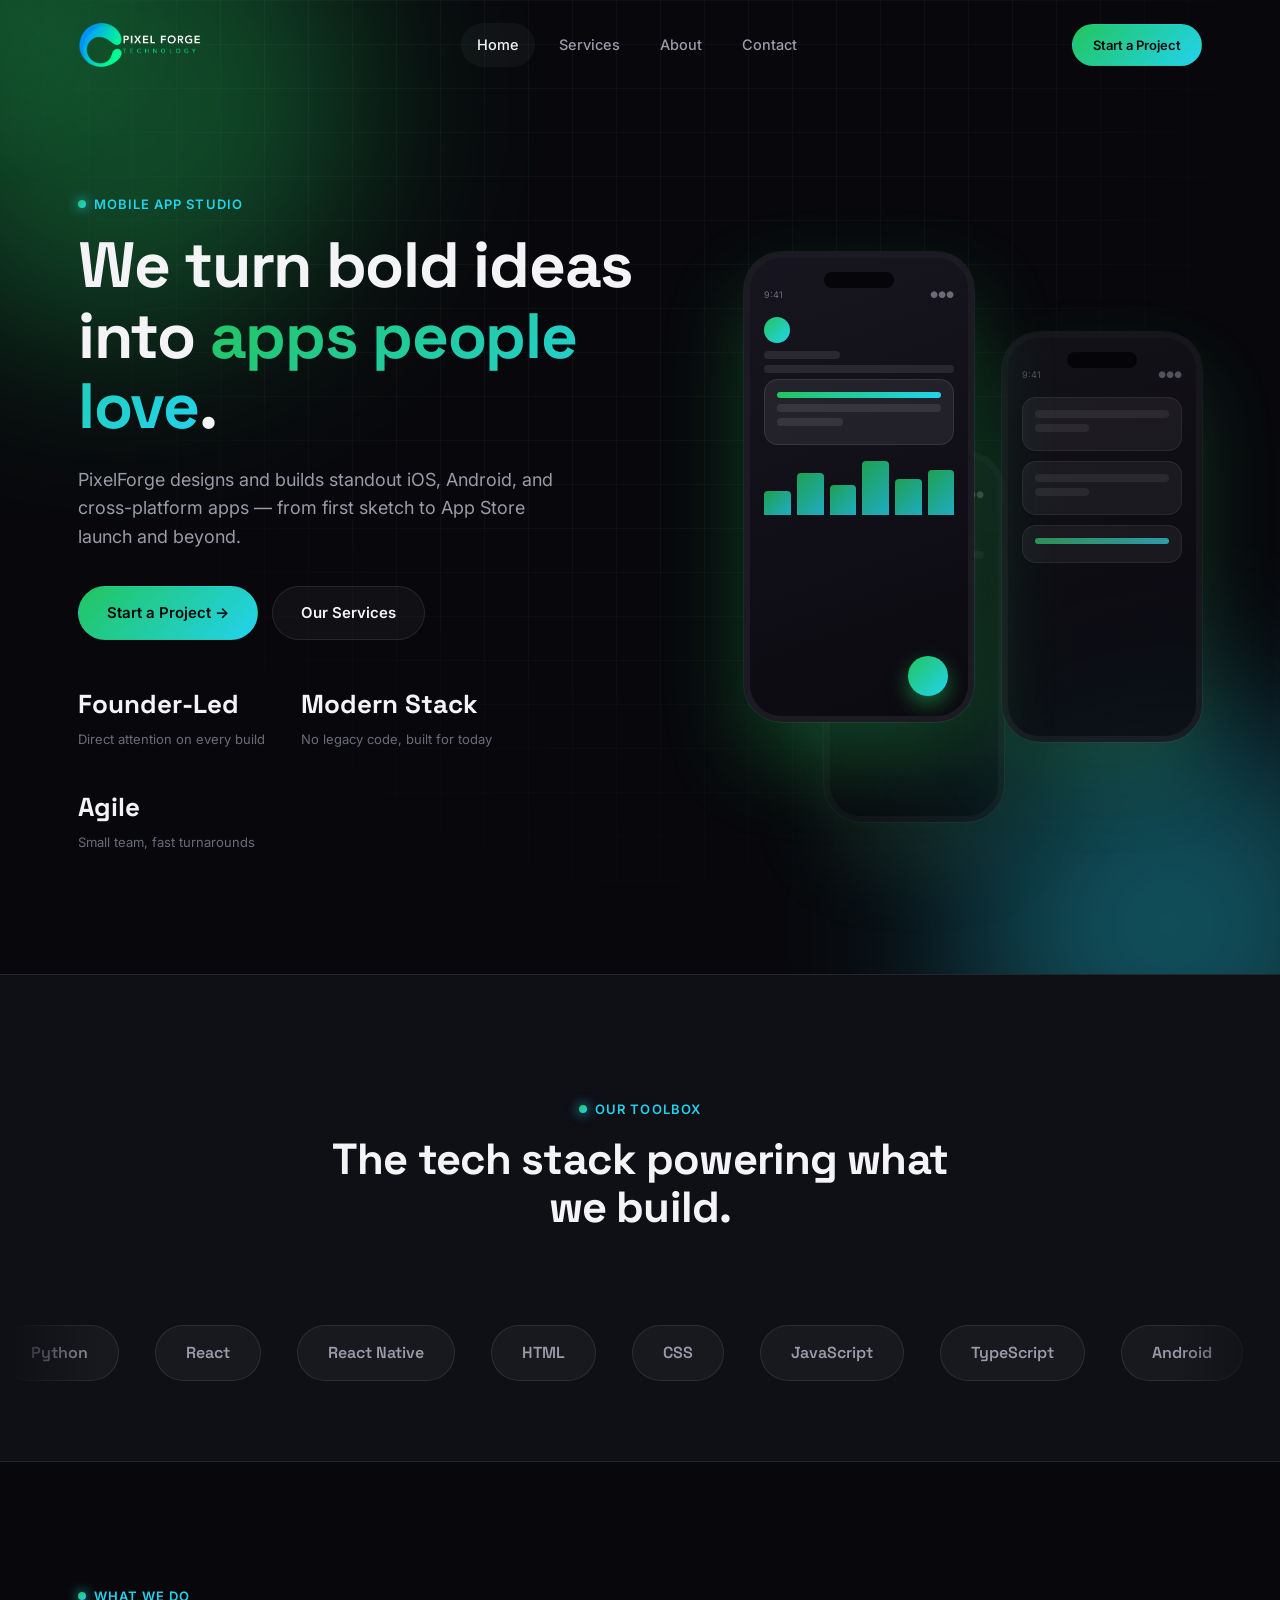
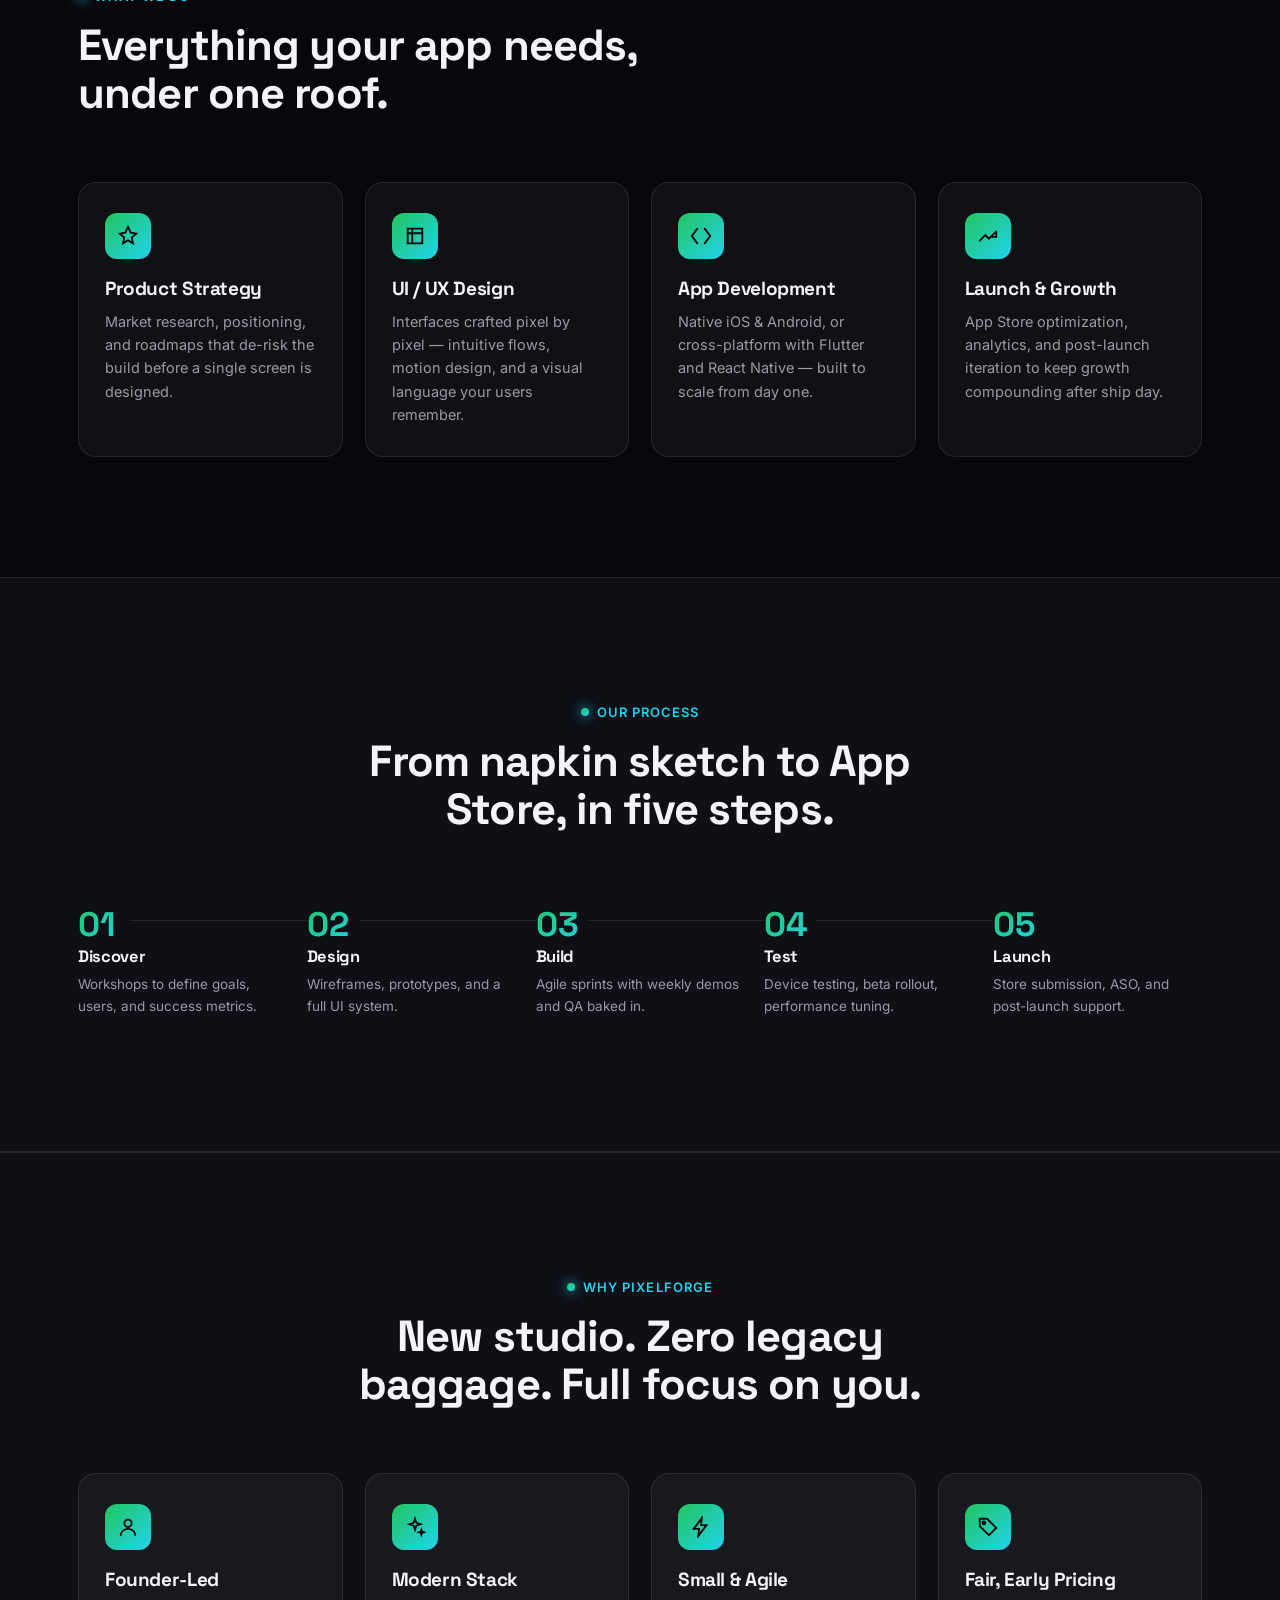
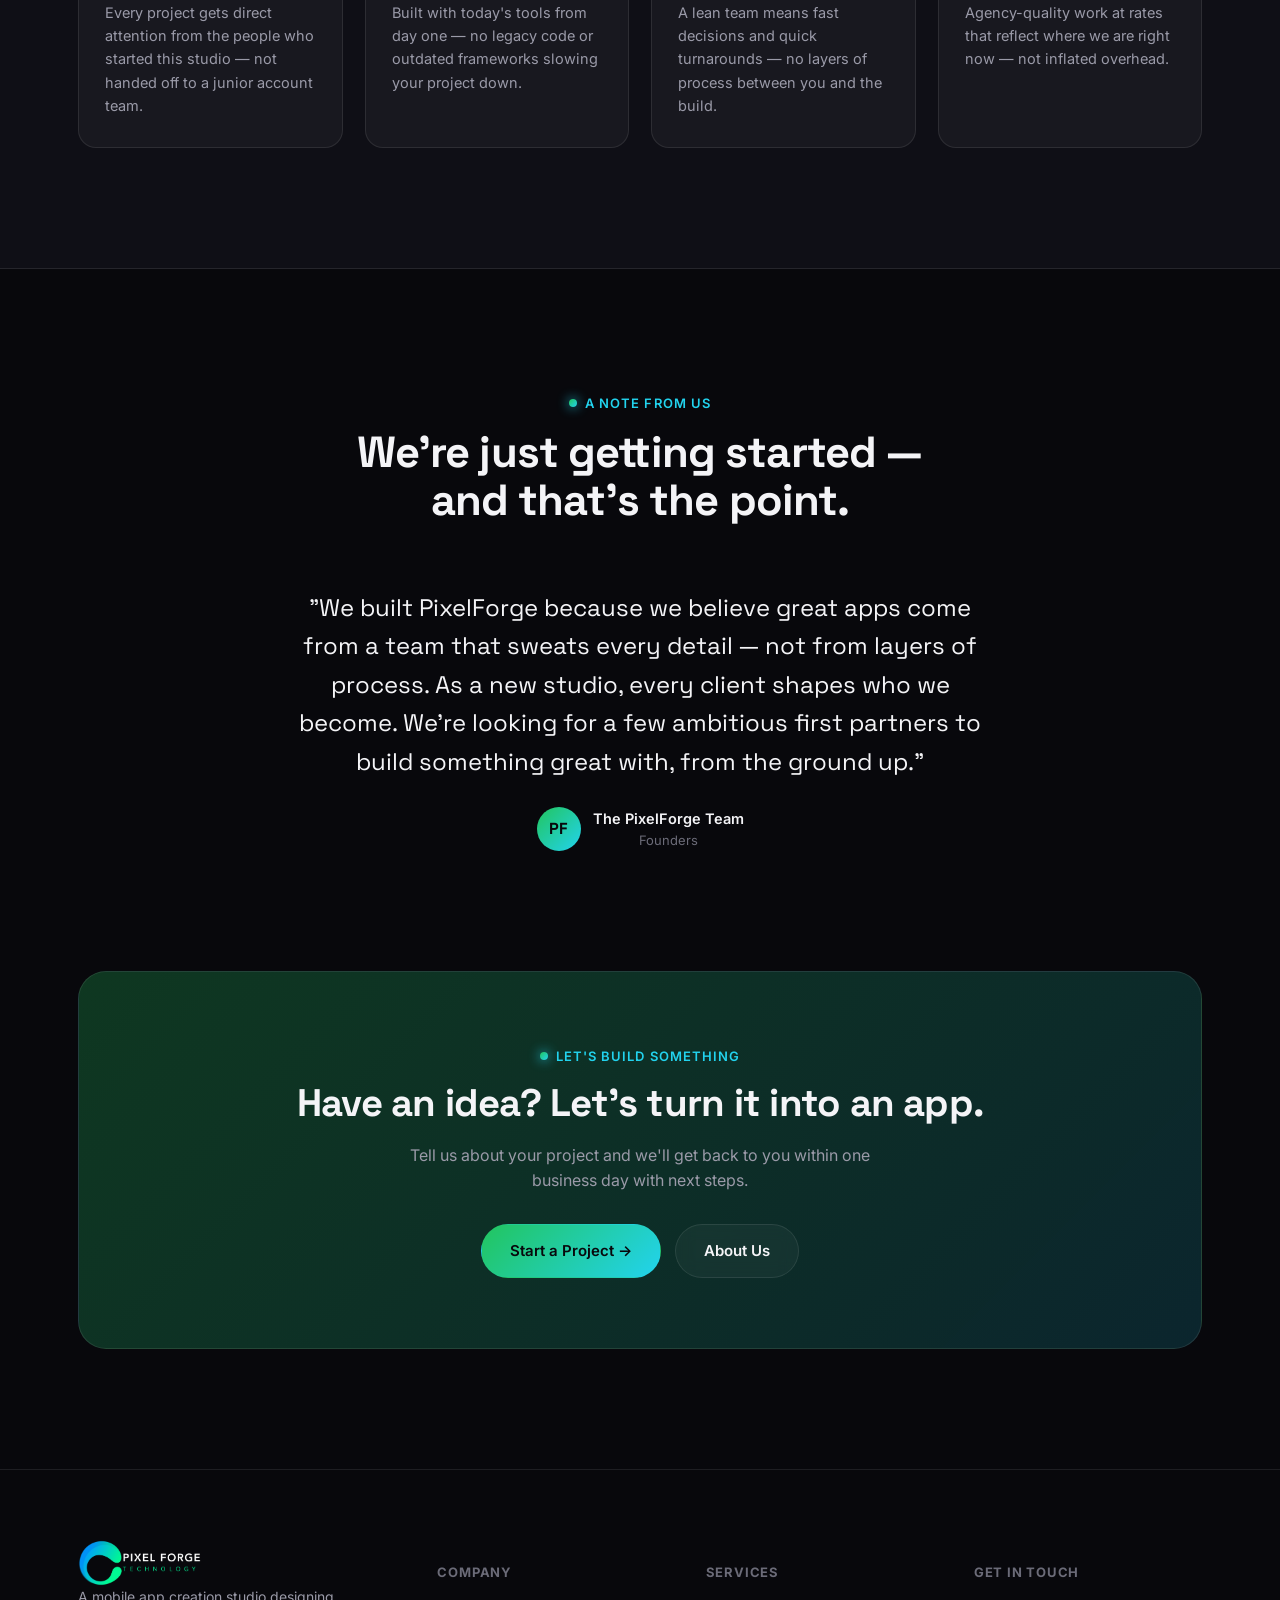
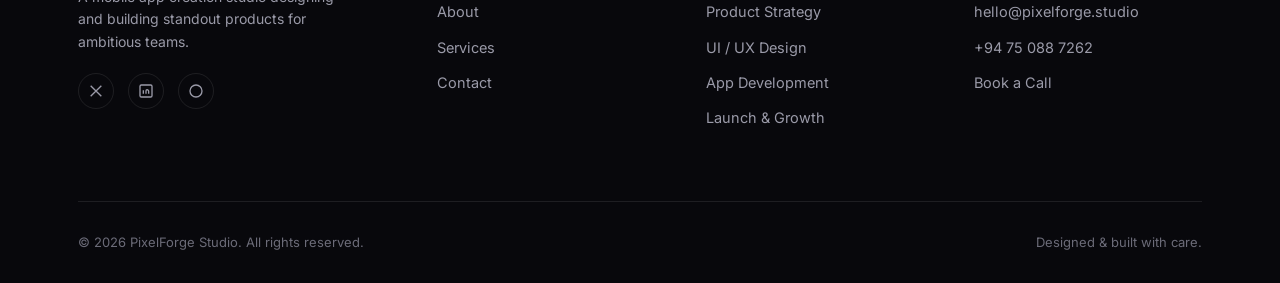
==== commit 46b6e4a1: "logo" ====
--- a/index.html
+++ b/index.html
@@ -11,14 +11,19 @@
 </head>
 <body>
 
+<div class="door-intro" aria-hidden="true">
+  <div class="door-panel door-left"></div>
+  <div class="door-panel door-right"></div>
+  <div class="door-logo"><span class="logo-mark"></span></div>
+</div>
+
 <div class="cursor-glow"></div>
 
 <header class="site-header">
   <div class="container">
-    <a href="index.html" class="logo"><span class="logo-mark"></span>PixelForge</a>
+    <a href="index.html" class="logo"><img src="img/logo.png" alt="PixelForge logo" class="logo-img"></a>
     <nav class="nav-links">
       <a href="index.html">Home</a>
-      <a href="work.html">Work</a>
       <a href="services.html">Services</a>
       <a href="about.html">About</a>
       <a href="contact.html">Contact</a>
@@ -38,18 +43,18 @@
     <div class="blob blob-2"></div>
     <div class="grid-overlay"></div>
     <div class="container hero-grid">
-      <div>
+      <div class="hero-text">
         <span class="eyebrow">Mobile App Studio</span>
         <h1>We turn bold ideas into <span class="grad-text">apps people love</span>.</h1>
         <p class="hero-sub">PixelForge designs and builds standout iOS, Android, and cross-platform apps — from first sketch to App Store launch and beyond.</p>
         <div class="hero-actions">
           <a href="contact.html" class="btn btn-primary">Start a Project →</a>
-          <a href="work.html" class="btn btn-ghost">See Our Work</a>
+          <a href="services.html" class="btn btn-ghost">Our Services</a>
         </div>
         <div class="hero-meta">
-          <div><strong>120+</strong><span>Apps shipped</span></div>
-          <div><strong>4.8/5</strong><span>Avg. store rating</span></div>
-          <div><strong>38M+</strong><span>Downloads</span></div>
+          <div><strong>Founder-Led</strong><span>Direct attention on every build</span></div>
+          <div><strong>Modern Stack</strong><span>No legacy code, built for today</span></div>
+          <div><strong>Agile</strong><span>Small team, fast turnarounds</span></div>
         </div>
       </div>
       <div class="phone-stage">
@@ -91,13 +96,49 @@
     </div>
   </section>
 
-  <!-- MARQUEE -->
-  <section class="marquee-section reveal">
-    <p class="marquee-label">Trusted by teams building the next generation of mobile products</p>
-    <div class="marquee">
-      <div class="marquee-track">
-        <span>NORTHWIND</span><span>VELORA</span><span>ORBITAL</span><span>HALCYON</span><span>KESTREL</span><span>DRIFTLINE</span>
-        <span>NORTHWIND</span><span>VELORA</span><span>ORBITAL</span><span>HALCYON</span><span>KESTREL</span><span>DRIFTLINE</span>
+  <!-- TECH STACK -->
+  <section class="section tech-stack-section" style="padding-bottom:70px;">
+    <div class="container">
+      <div class="section-head center reveal">
+        <span class="eyebrow">Our Toolbox</span>
+        <h2>The tech stack powering what we build.</h2>
+      </div>
+    </div>
+    <div class="tech-marquee reveal">
+      <div class="tech-track">
+        <span class="tech-tag">Python</span>
+        <span class="tech-tag">React</span>
+        <span class="tech-tag">React Native</span>
+        <span class="tech-tag">HTML</span>
+        <span class="tech-tag">CSS</span>
+        <span class="tech-tag">JavaScript</span>
+        <span class="tech-tag">TypeScript</span>
+        <span class="tech-tag">Android</span>
+        <span class="tech-tag">Django</span>
+        <span class="tech-tag">Flask</span>
+        <span class="tech-tag">UiPath</span>
+        <span class="tech-tag">Power Automate</span>
+        <span class="tech-tag">Automation Anywhere</span>
+        <span class="tech-tag">RPA</span>
+        <span class="tech-tag">RAG</span>
+        <span class="tech-tag">AI Agents</span>
+
+        <span class="tech-tag" aria-hidden="true">Python</span>
+        <span class="tech-tag" aria-hidden="true">React</span>
+        <span class="tech-tag" aria-hidden="true">React Native</span>
+        <span class="tech-tag" aria-hidden="true">HTML</span>
+        <span class="tech-tag" aria-hidden="true">CSS</span>
+        <span class="tech-tag" aria-hidden="true">JavaScript</span>
+        <span class="tech-tag" aria-hidden="true">TypeScript</span>
+        <span class="tech-tag" aria-hidden="true">Android</span>
+        <span class="tech-tag" aria-hidden="true">Django</span>
+        <span class="tech-tag" aria-hidden="true">Flask</span>
+        <span class="tech-tag" aria-hidden="true">UiPath</span>
+        <span class="tech-tag" aria-hidden="true">Power Automate</span>
+        <span class="tech-tag" aria-hidden="true">Automation Anywhere</span>
+        <span class="tech-tag" aria-hidden="true">RPA</span>
+        <span class="tech-tag" aria-hidden="true">RAG</span>
+        <span class="tech-tag" aria-hidden="true">AI Agents</span>
       </div>
     </div>
   </section>
@@ -110,65 +151,26 @@
         <h2>Everything your app needs, under one roof.</h2>
       </div>
       <div class="grid-4">
-        <div class="card reveal">
+        <div class="card reveal card-drop">
           <div class="card-icon"><svg viewBox="0 0 24 24" fill="none" stroke-width="2" stroke-linecap="round"><path d="M12 2l2.9 6.3L21 9.3l-4.9 4.3L17.4 20 12 16.7 6.6 20l1.3-6.4L3 9.3l6.1-1z"/></svg></div>
           <h3>Product Strategy</h3>
           <p>Market research, positioning, and roadmaps that de-risk the build before a single screen is designed.</p>
         </div>
-        <div class="card reveal reveal-delay-1">
+        <div class="card reveal card-drop reveal-delay-1">
           <div class="card-icon"><svg viewBox="0 0 24 24" fill="none" stroke-width="2" stroke-linecap="round"><path d="M4 4h16v16H4z"/><path d="M4 9h16M9 4v16"/></svg></div>
           <h3>UI / UX Design</h3>
           <p>Interfaces crafted pixel by pixel — intuitive flows, motion design, and a visual language your users remember.</p>
         </div>
-        <div class="card reveal reveal-delay-2">
+        <div class="card reveal card-drop reveal-delay-2">
           <div class="card-icon"><svg viewBox="0 0 24 24" fill="none" stroke-width="2" stroke-linecap="round"><path d="M8 4L2 12l6 8M16 4l6 8-6 8"/></svg></div>
           <h3>App Development</h3>
           <p>Native iOS &amp; Android, or cross-platform with Flutter and React Native — built to scale from day one.</p>
         </div>
-        <div class="card reveal reveal-delay-3">
+        <div class="card reveal card-drop reveal-delay-3">
           <div class="card-icon"><svg viewBox="0 0 24 24" fill="none" stroke-width="2" stroke-linecap="round"><path d="M3 17l6-6 4 4 8-8M21 7v6h-6"/></svg></div>
           <h3>Launch &amp; Growth</h3>
           <p>App Store optimization, analytics, and post-launch iteration to keep growth compounding after ship day.</p>
         </div>
-      </div>
-    </div>
-  </section>
-
-  <!-- FEATURED WORK -->
-  <section class="section" style="padding-top:0;">
-    <div class="container">
-      <div class="section-head reveal">
-        <span class="eyebrow">Selected Work</span>
-        <h2>Products we're proud to have built.</h2>
-      </div>
-      <div class="grid-3">
-        <div class="work-card reveal">
-          <div class="work-thumb"><div class="phone"><div class="phone-screen"><div class="mock-status"><span>9:41</span><span>●●●</span></div><div class="mock-avatar"></div><div class="mock-line"></div><div class="mock-line short"></div><div class="mock-bars"><span style="height:50%"></span><span style="height:80%"></span><span style="height:60%"></span></div></div></div></div>
-          <div class="work-info">
-            <span class="work-tag">Fintech · iOS &amp; Android</span>
-            <h3>Driftline Pay</h3>
-            <p>A peer-to-peer payments app with biometric checkout and instant transfers.</p>
-          </div>
-        </div>
-        <div class="work-card reveal reveal-delay-1">
-          <div class="work-thumb"><div class="phone"><div class="phone-screen"><div class="mock-status"><span>9:41</span><span>●●●</span></div><div class="mock-card"><div class="mock-line grad"></div><div class="mock-line"></div></div><div class="mock-card"><div class="mock-line"></div></div></div></div></div>
-          <div class="work-info">
-            <span class="work-tag">Wellness · Flutter</span>
-            <h3>Halcyon Sleep</h3>
-            <p>Sleep-tracking companion app with personalized soundscapes and coaching.</p>
-          </div>
-        </div>
-        <div class="work-card reveal reveal-delay-2">
-          <div class="work-thumb"><div class="phone"><div class="phone-screen"><div class="mock-status"><span>9:41</span><span>●●●</span></div><div class="mock-avatar"></div><div class="mock-line short"></div><div class="mock-fab" style="position:static;margin-top:16px;"></div></div></div></div>
-          <div class="work-info">
-            <span class="work-tag">Marketplace · React Native</span>
-            <h3>Kestrel Market</h3>
-            <p>Two-sided marketplace app connecting local makers with buyers nearby.</p>
-          </div>
-        </div>
-      </div>
-      <div style="text-align:center; margin-top:50px;">
-        <a href="work.html" class="btn btn-ghost">View All Work →</a>
       </div>
     </div>
   </section>
@@ -190,48 +192,51 @@
     </div>
   </section>
 
-  <!-- STATS -->
+  <!-- WHY US -->
+  <section class="section" style="background:var(--bg-alt); border-top:1px solid var(--border); border-bottom:1px solid var(--border);">
+    <div class="container">
+      <div class="section-head center reveal">
+        <span class="eyebrow">Why PixelForge</span>
+        <h2>New studio. Zero legacy baggage. Full focus on you.</h2>
+      </div>
+      <div class="grid-4">
+        <div class="card reveal">
+          <div class="card-icon"><svg viewBox="0 0 24 24" fill="none" stroke-width="2" stroke-linecap="round"><circle cx="12" cy="8" r="4"/><path d="M4 21c0-4 4-7 8-7s8 3 8 7"/></svg></div>
+          <h3>Founder-Led</h3>
+          <p>Every project gets direct attention from the people who started this studio — not handed off to a junior account team.</p>
+        </div>
+        <div class="card reveal reveal-delay-1">
+          <div class="card-icon"><svg viewBox="0 0 24 24" fill="none" stroke-width="2" stroke-linecap="round"><path d="M12 3l1.5 4.5L18 9l-4.5 1.5L12 15l-1.5-4.5L6 9l4.5-1.5L12 3z"/><path d="M19 15l.7 2 2 .7-2 .7-.7 2-.7-2-2-.7 2-.7.7-2z"/></svg></div>
+          <h3>Modern Stack</h3>
+          <p>Built with today's tools from day one — no legacy code or outdated frameworks slowing your project down.</p>
+        </div>
+        <div class="card reveal reveal-delay-2">
+          <div class="card-icon"><svg viewBox="0 0 24 24" fill="none" stroke-width="2" stroke-linecap="round"><path d="M13 2L4 14h6l-1 8 9-12h-6l1-8z"/></svg></div>
+          <h3>Small &amp; Agile</h3>
+          <p>A lean team means fast decisions and quick turnarounds — no layers of process between you and the build.</p>
+        </div>
+        <div class="card reveal reveal-delay-3">
+          <div class="card-icon"><svg viewBox="0 0 24 24" fill="none" stroke-width="2" stroke-linecap="round"><path d="M3 11V3h8l10 10-8 8L3 11z"/><circle cx="7.5" cy="7.5" r="1.5"/></svg></div>
+          <h3>Fair, Early Pricing</h3>
+          <p>Agency-quality work at rates that reflect where we are right now — not inflated overhead.</p>
+        </div>
+      </div>
+    </div>
+  </section>
+
+  <!-- FOUNDER NOTE -->
   <section class="section">
     <div class="container">
-      <div class="stats-bar reveal">
-        <div class="stat"><strong data-count="120" data-suffix="+">0</strong><span>Apps Launched</span></div>
-        <div class="stat"><strong data-count="38" data-suffix="M+">0</strong><span>Total Downloads</span></div>
-        <div class="stat"><strong data-count="4.8" data-suffix="/5">0</strong><span>Average Rating</span></div>
-        <div class="stat"><strong data-count="9" data-suffix="yrs">0</strong><span>In Business</span></div>
-      </div>
-    </div>
-  </section>
-
-  <!-- TESTIMONIALS -->
-  <section class="section">
-    <div class="container">
       <div class="section-head center reveal">
-        <span class="eyebrow">Client Words</span>
-        <h2>Don't just take our word for it.</h2>
-      </div>
-      <div class="testi-wrap reveal">
-        <div class="testi-slide active">
-          <p class="testi-quote">"PixelForge shipped in ten weeks what our last agency couldn't in six months. The attention to detail on interaction design was next level."</p>
-          <div class="testi-person">
-            <div class="testi-avatar">MK</div>
-            <div><div class="testi-name">Maya Kessler</div><div class="testi-role">Founder, Driftline</div></div>
-          </div>
-        </div>
-        <div class="testi-slide">
-          <p class="testi-quote">"They didn't just build what we asked for — they challenged our assumptions and the product is better for it."</p>
-          <div class="testi-person">
-            <div class="testi-avatar">JT</div>
-            <div><div class="testi-name">James Turner</div><div class="testi-role">CEO, Halcyon</div></div>
-          </div>
-        </div>
-        <div class="testi-slide">
-          <p class="testi-quote">"Our marketplace app hit 100k downloads in the first quarter. PixelForge's launch strategy was a huge part of that."</p>
-          <div class="testi-person">
-            <div class="testi-avatar">RS</div>
-            <div><div class="testi-name">Riya Shah</div><div class="testi-role">COO, Kestrel</div></div>
-          </div>
-        </div>
-        <div class="testi-dots"></div>
+        <span class="eyebrow">A Note From Us</span>
+        <h2>We're just getting started — and that's the point.</h2>
+      </div>
+      <div class="testi-wrap reveal" style="max-width:700px;">
+        <p class="testi-quote">"We built PixelForge because we believe great apps come from a team that sweats every detail — not from layers of process. As a new studio, every client shapes who we become. We're looking for a few ambitious first partners to build something great with, from the ground up."</p>
+        <div class="testi-person" style="justify-content:center;">
+          <div class="testi-avatar">PF</div>
+          <div><div class="testi-name">The PixelForge Team</div><div class="testi-role">Founders</div></div>
+        </div>
       </div>
     </div>
   </section>
@@ -245,7 +250,7 @@
         <p>Tell us about your project and we'll get back to you within one business day with next steps.</p>
         <div class="btn-group">
           <a href="contact.html" class="btn btn-primary">Start a Project →</a>
-          <a href="work.html" class="btn btn-ghost">See Our Work</a>
+          <a href="about.html" class="btn btn-ghost">About Us</a>
         </div>
       </div>
     </div>
@@ -257,7 +262,7 @@
   <div class="container">
     <div class="footer-grid">
       <div class="footer-brand">
-        <a href="index.html" class="logo"><span class="logo-mark"></span>PixelForge</a>
+        <a href="index.html" class="logo"><img src="img/logo.png" alt="PixelForge logo" class="logo-img"></a>
         <p>A mobile app creation studio designing and building standout products for ambitious teams.</p>
         <div class="socials" style="margin-top:20px;">
           <a href="#" aria-label="X / Twitter"><svg viewBox="0 0 24 24" fill="none" stroke-width="2"><path d="M4 4l16 16M20 4L4 20"/></svg></a>
@@ -268,7 +273,6 @@
       <div class="footer-col">
         <h5>Company</h5>
         <a href="about.html">About</a>
-        <a href="work.html">Work</a>
         <a href="services.html">Services</a>
         <a href="contact.html">Contact</a>
       </div>
@@ -282,7 +286,7 @@
       <div class="footer-col">
         <h5>Get In Touch</h5>
         <a href="mailto:hello@pixelforge.studio">hello@pixelforge.studio</a>
-        <a href="tel:+11234567890">+1 (123) 456-7890</a>
+        <a href="tel:+94750887262">+94 75 088 7262</a>
         <a href="contact.html">Book a Call</a>
       </div>
     </div>
--- a/css/style.css
+++ b/css/style.css
@@ -1,6 +1,6 @@
 /* ==========================================================================
    PIXELFORGE — Mobile App Studio
-   Design system: dark canvas, glass surfaces, violet→cyan gradient accent
+   Design system: dark canvas, glass surfaces, green→cyan gradient accent
    ========================================================================== */
 
 :root{
@@ -12,11 +12,11 @@
   --text: #f4f4f7;
   --text-dim: #9a9aa8;
   --text-faint: #6b6b78;
-  --accent-1: #7c3aed;
+  --accent-1: #22c55e;
   --accent-2: #22d3ee;
   --accent-3: #f472b6;
   --grad: linear-gradient(135deg, var(--accent-1), var(--accent-2));
-  --grad-soft: linear-gradient(135deg, rgba(124,58,237,0.18), rgba(34,211,238,0.18));
+  --grad-soft: linear-gradient(135deg, rgba(34,197,94,0.18), rgba(34,211,238,0.18));
   --radius-sm: 10px;
   --radius-md: 18px;
   --radius-lg: 28px;
@@ -96,7 +96,7 @@
 }
 .btn-primary:hover{
   transform: translateY(-3px);
-  box-shadow: 0 12px 30px rgba(124,58,237,0.4);
+  box-shadow: 0 12px 30px rgba(34,197,94,0.4);
 }
 .btn-ghost{
   background: var(--surface);
@@ -141,6 +141,11 @@
   font-size: 20px;
   letter-spacing: -0.01em;
 }
+.logo-img{
+  height: 46px;
+  width: auto;
+  flex-shrink:0;
+}
 .logo-mark{
   width: 30px; height:30px;
   border-radius: 9px;
@@ -228,6 +233,73 @@
   pointer-events:none;
 }
 
+/* ---------------- Door-open intro ---------------- */
+.door-intro{
+  position:fixed; inset:0;
+  z-index:3000;
+  display:flex;
+  pointer-events:none;
+  perspective: 1600px;
+  perspective-origin: 50% 50%;
+}
+.door-panel{
+  width:50%; height:100%;
+  background:
+    radial-gradient(ellipse at 50% 50%, rgba(34,197,94,0.12), transparent 60%),
+    var(--bg);
+  transform-style: preserve-3d;
+}
+.door-left{
+  border-right:1px solid var(--border);
+  box-shadow: 10px 0 60px rgba(0,0,0,0.55);
+  transform-origin: left center;
+  animation: door-open-left 1.3s .5s cubic-bezier(.6,0,.35,1) forwards;
+}
+.door-right{
+  border-left:1px solid var(--border);
+  box-shadow: -10px 0 60px rgba(0,0,0,0.55);
+  transform-origin: right center;
+  animation: door-open-right 1.3s .5s cubic-bezier(.6,0,.35,1) forwards;
+}
+.door-logo{
+  position:absolute; top:50%; left:50%;
+  transform: translate(-50%,-50%);
+  animation: door-logo-fade .5s .25s var(--ease) forwards;
+}
+.door-logo .logo-mark{ width:46px; height:46px; border-radius:14px; }
+/* Doors swing open on their outer-edge hinge, free edge sweeping toward the viewer */
+@keyframes door-open-left{
+  0%{ transform: rotateY(0deg); }
+  100%{ transform: rotateY(-115deg); opacity:0; }
+}
+@keyframes door-open-right{
+  0%{ transform: rotateY(0deg); }
+  100%{ transform: rotateY(115deg); opacity:0; }
+}
+@keyframes door-logo-fade{
+  0%{ opacity:1; transform: translate(-50%,-50%) scale(1); }
+  100%{ opacity:0; transform: translate(-50%,-50%) scale(1.4); }
+}
+
+.hero-text{
+  animation: slide-in-left 1s 1.15s var(--ease) both;
+}
+.hero .phone-stage{
+  animation: slide-in-right 1s 1.15s var(--ease) both;
+}
+@keyframes slide-in-left{
+  from{ opacity:0; transform: translateX(-90px); }
+  to{ opacity:1; transform: translateX(0); }
+}
+@keyframes slide-in-right{
+  from{ opacity:0; transform: translateX(90px); }
+  to{ opacity:1; transform: translateX(0); }
+}
+
+@media (max-width: 980px){
+  .door-logo .logo-mark{ width:36px; height:36px; }
+}
+
 /* ---------------- Hero ---------------- */
 .hero{
   padding: 190px 0 120px;
@@ -277,7 +349,7 @@
   border-radius: 38px;
   background: #111017;
   border: 6px solid #1c1b24;
-  box-shadow: 0 0 0 1px rgba(255,255,255,0.06), 0 40px 80px rgba(124,58,237,0.28);
+  box-shadow: 0 0 0 1px rgba(255,255,255,0.06), 0 40px 80px rgba(34,197,94,0.28);
   overflow:hidden;
   animation: float 6s ease-in-out infinite;
 }
@@ -323,7 +395,7 @@
   position:absolute; bottom:20px; right:20px;
   width:40px; height:40px; border-radius:50%;
   background: var(--grad);
-  box-shadow: 0 8px 20px rgba(124,58,237,0.5);
+  box-shadow: 0 8px 20px rgba(34,197,94,0.5);
 }
 
 /* ---------------- Marquee ---------------- */
@@ -334,6 +406,42 @@
 .marquee-track span{ font-family:'Space Grotesk',sans-serif; font-size:22px; font-weight:600; color: var(--text-faint); white-space:nowrap; }
 @keyframes scroll-left{ from{ transform: translateX(0); } to{ transform: translateX(-50%); } }
 
+/* ---------------- Tech stack ---------------- */
+.tech-stack-section{ border-top:1px solid var(--border); border-bottom:1px solid var(--border); background:var(--bg-alt); overflow:hidden; }
+.tech-marquee{
+  overflow:hidden;
+  padding: 30px 0 10px;
+  -webkit-mask-image: linear-gradient(90deg, transparent, black 8%, black 92%, transparent);
+  mask-image: linear-gradient(90deg, transparent, black 8%, black 92%, transparent);
+}
+.tech-track{
+  display:flex;
+  align-items:center;
+  gap: 36px;
+  width: max-content;
+  animation: tech-scroll-left 26s linear infinite;
+}
+.tech-marquee:hover .tech-track{ animation-play-state: paused; }
+.tech-tag{
+  flex-shrink:0;
+  padding: 14px 30px;
+  border-radius: 100px;
+  border:1px solid var(--border);
+  background: var(--surface);
+  font-family:'Space Grotesk', sans-serif;
+  font-size: 16px;
+  font-weight: 600;
+  color: var(--text-dim);
+  white-space:nowrap;
+  transition: color .3s, border-color .3s, background .3s;
+}
+.tech-tag:hover{ color:var(--text); border-color: rgba(34,197,94,0.45); background: var(--surface-strong); }
+
+@keyframes tech-scroll-left{
+  from{ transform: translateX(0); }
+  to{ transform: translateX(-50%); }
+}
+
 /* ---------------- Section heading ---------------- */
 .section{ padding: 120px 0; }
 .section-head{ max-width: 640px; margin-bottom: 64px; }
@@ -361,7 +469,7 @@
   opacity:0;
   transition: opacity .4s;
 }
-.card:hover{ transform: translateY(-8px); border-color: rgba(124,58,237,0.4); }
+.card:hover{ transform: translateY(-8px); border-color: rgba(34,197,94,0.4); }
 .card:hover::before{ opacity:1; }
 .card > *{ position:relative; z-index:1; }
 .card-icon{
@@ -468,7 +576,7 @@
 .cta-banner{
   border-radius: var(--radius-lg);
   padding: 70px 50px;
-  background: linear-gradient(135deg, rgba(124,58,237,0.25), rgba(34,211,238,0.15));
+  background: linear-gradient(135deg, rgba(34,197,94,0.25), rgba(34,211,238,0.15));
   border: 1px solid var(--border);
   text-align:center;
   position:relative;
@@ -494,9 +602,29 @@
 /* ---------------- Reveal animation ---------------- */
 .reveal{ opacity:0; transform: translateY(28px); transition: opacity .8s var(--ease), transform .8s var(--ease); }
 .reveal.in-view{ opacity:1; transform:translateY(0); }
-.reveal-delay-1{ transition-delay: .1s; }
-.reveal-delay-2{ transition-delay: .2s; }
-.reveal-delay-3{ transition-delay: .3s; }
+.reveal-delay-1{ transition-delay: .1s; animation-delay: .1s; }
+.reveal-delay-2{ transition-delay: .2s; animation-delay: .2s; }
+.reveal-delay-3{ transition-delay: .3s; animation-delay: .3s; }
+
+/* Cards drop in from above (as if sliding out from under the tech stack
+   section) and bounce 3 times with decreasing height. Heights are in vh so
+   they scale with the screen: ~19vh matches a ~4in bounce on a 42in display. */
+.card-drop{ opacity:0; transform: translateY(-26vh); transition:none; }
+.card-drop.in-view{
+  transition:none;
+  animation: card-fall-bounce 1.8s cubic-bezier(.22,.68,.35,1) both;
+}
+.card-drop:hover{ transition: transform .4s var(--ease), border-color .4s, background .4s; }
+@keyframes card-fall-bounce{
+  0%{ transform: translateY(-26vh); opacity:0; }
+  45%{ transform: translateY(0); opacity:1; }
+  58%{ transform: translateY(-19vh); }
+  72%{ transform: translateY(0); }
+  83%{ transform: translateY(-9vh); }
+  91%{ transform: translateY(0); }
+  96%{ transform: translateY(-4vh); }
+  100%{ transform: translateY(0); }
+}
 
 /* ---------------- Page hero (inner pages) ---------------- */
 .page-hero{ padding: 170px 0 90px; text-align:center; }
@@ -582,7 +710,7 @@
   position:fixed;
   width: 380px; height:380px;
   border-radius:50%;
-  background: radial-gradient(circle, rgba(124,58,237,0.14), transparent 70%);
+  background: radial-gradient(circle, rgba(34,197,94,0.14), transparent 70%);
   pointer-events:none;
   z-index:1;
   transform: translate(-50%,-50%);
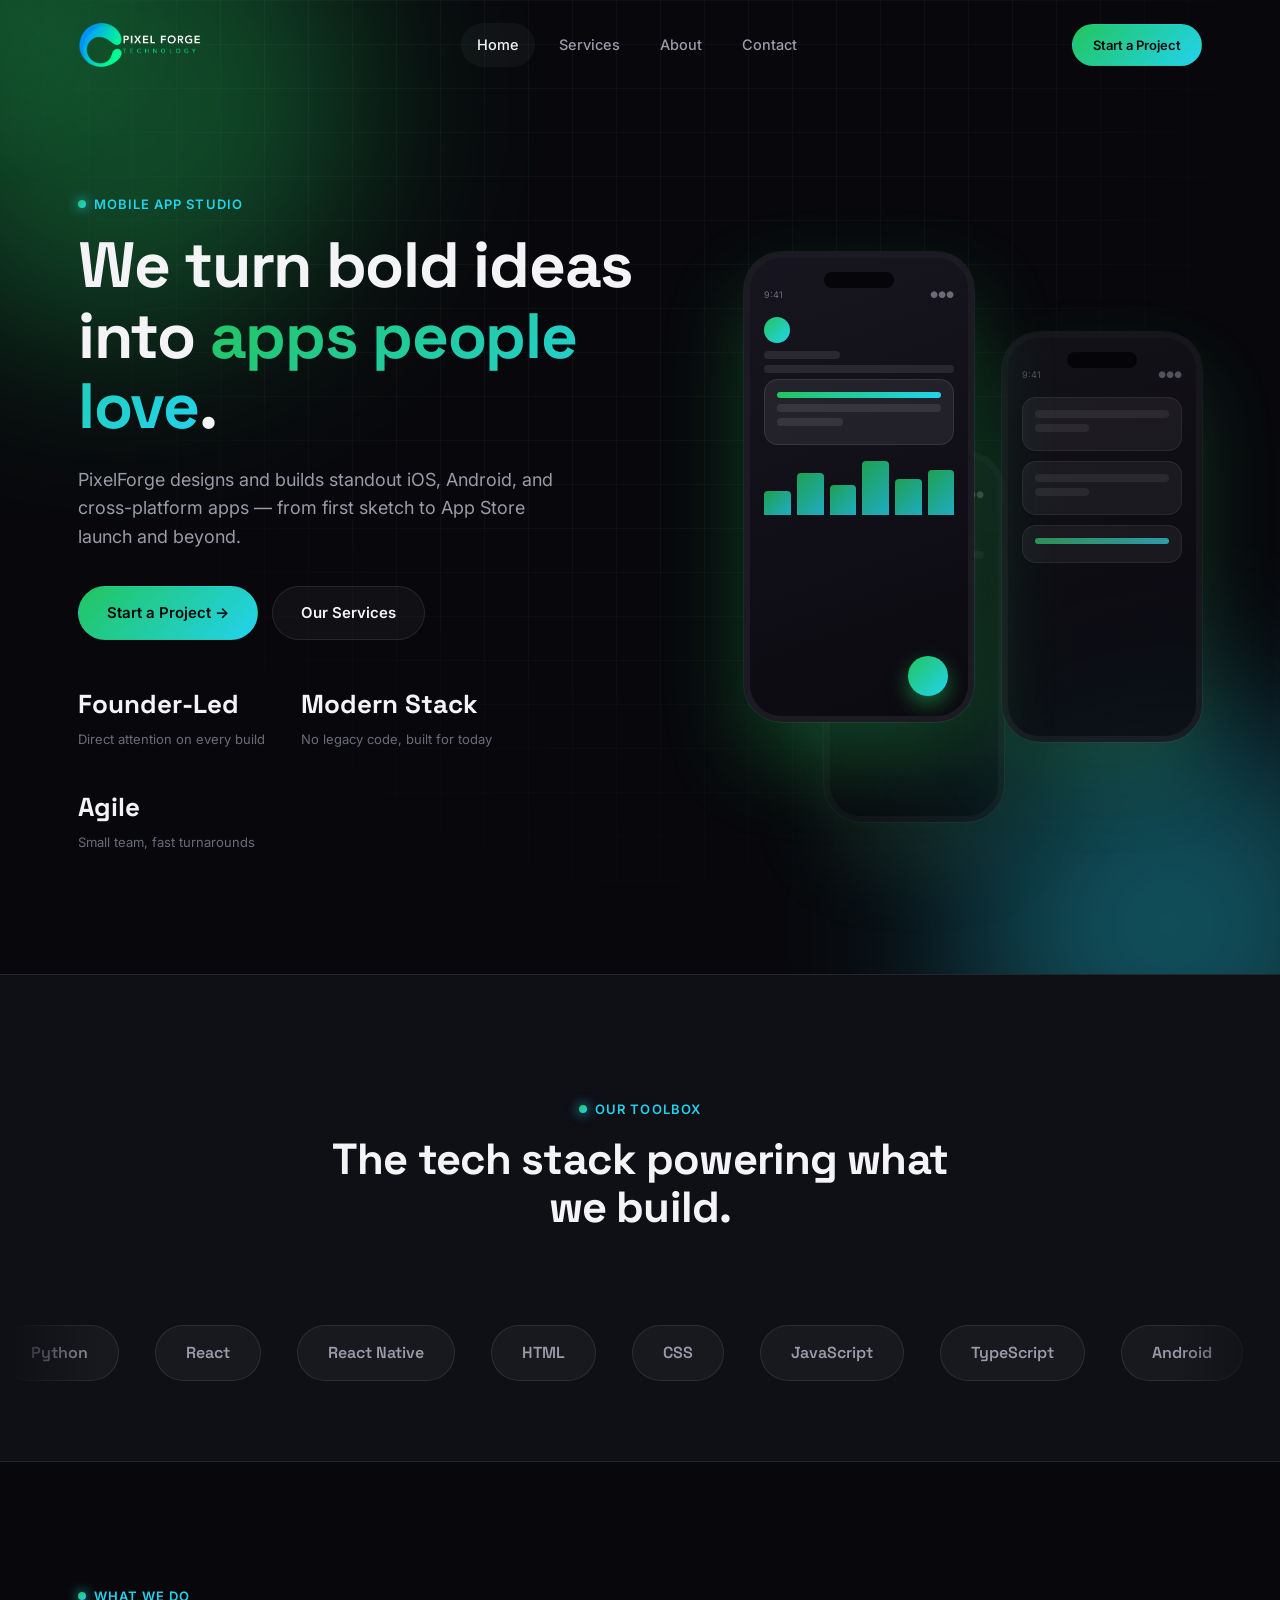
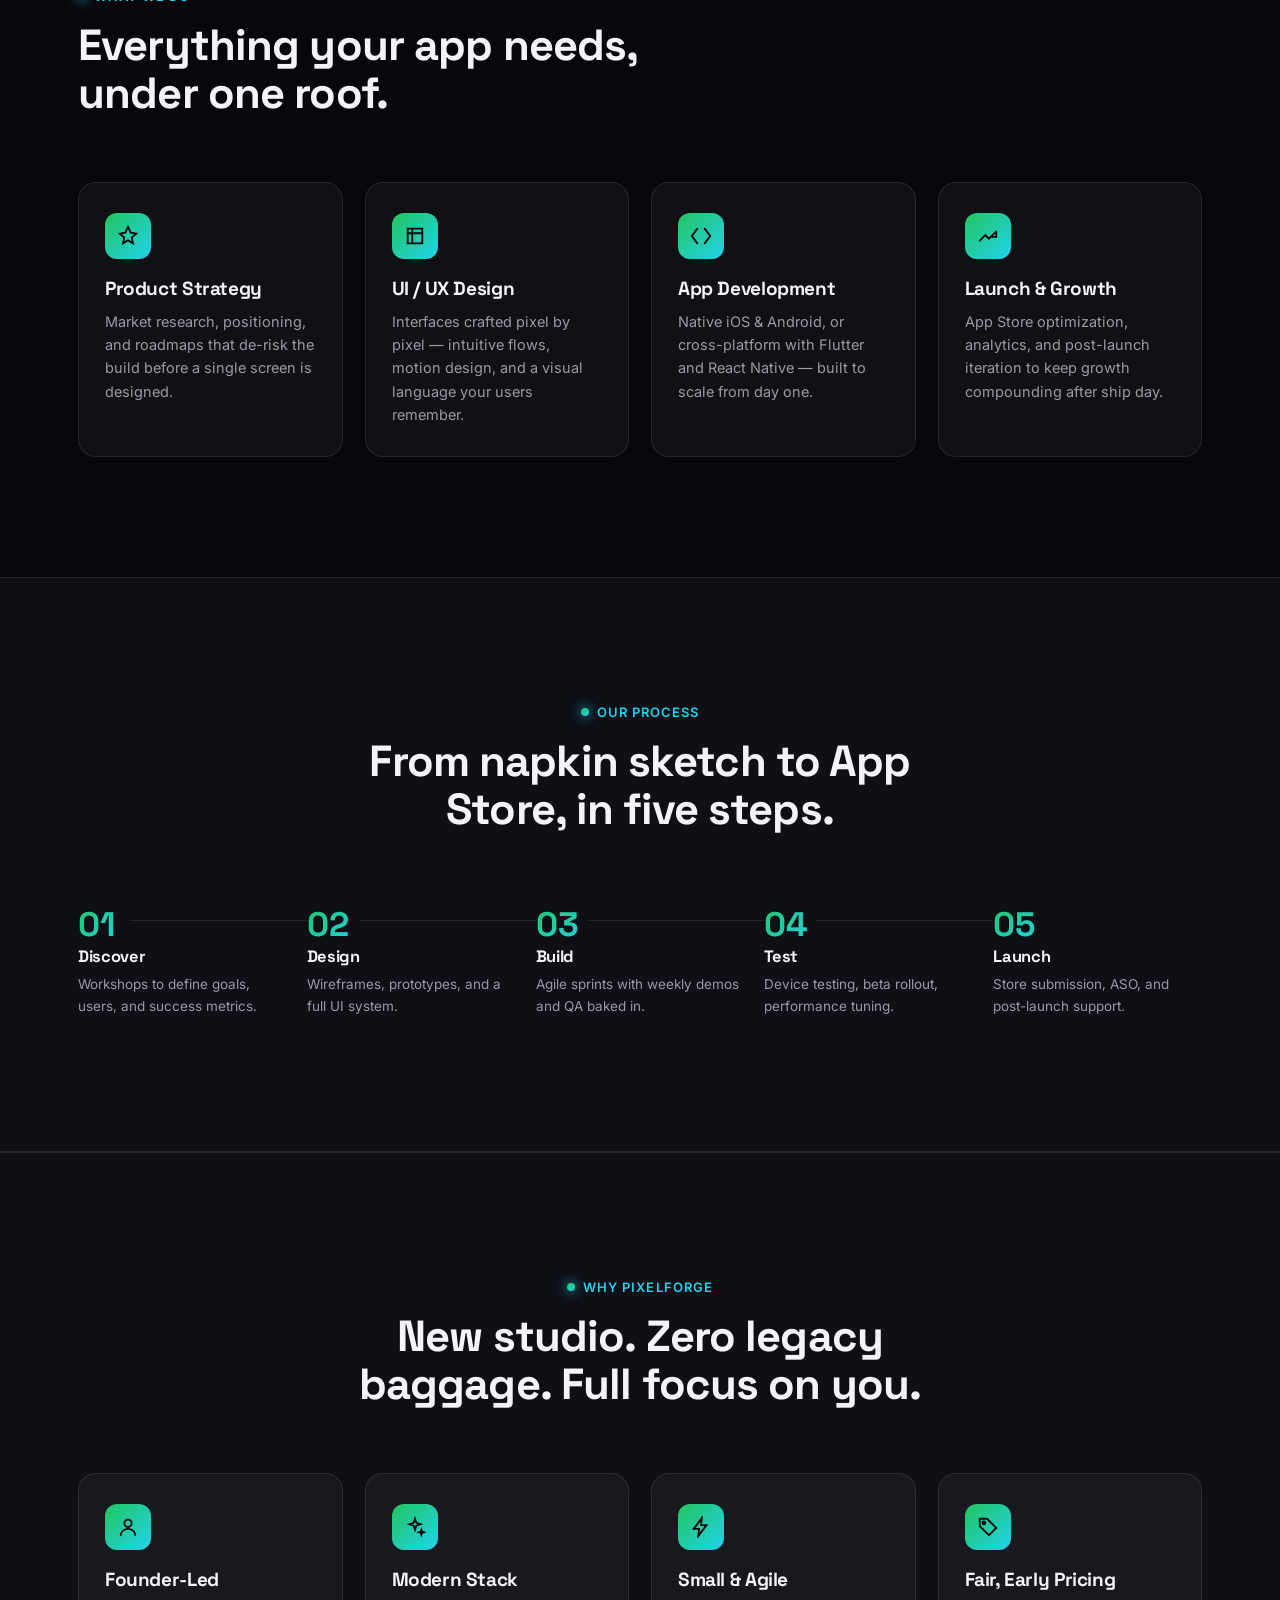
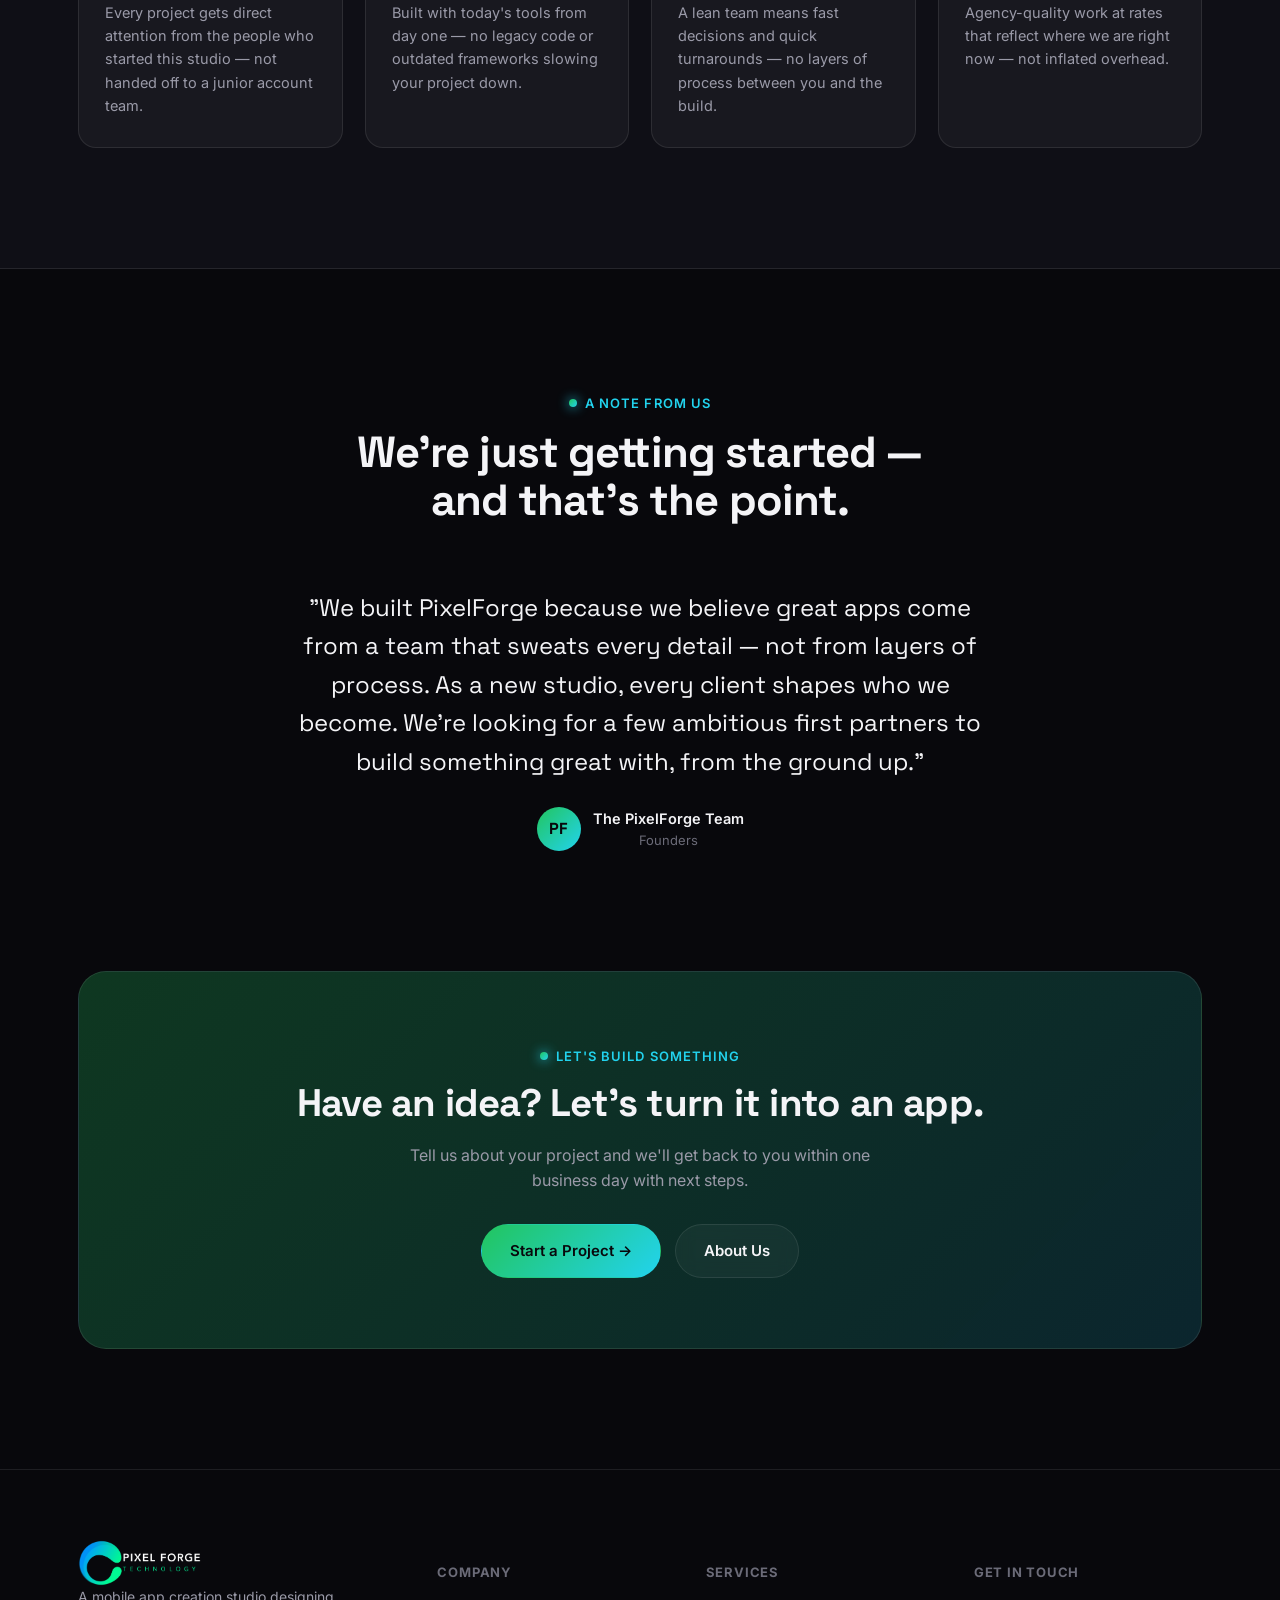
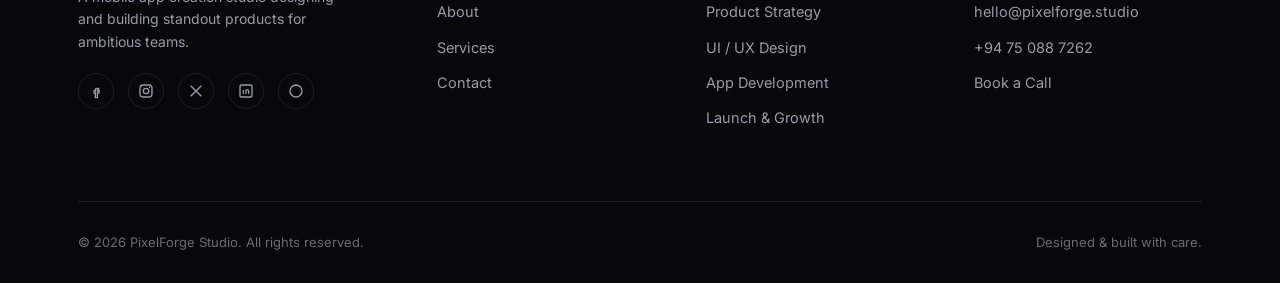
==== commit 785258d6: "social" ====
--- a/index.html
+++ b/index.html
@@ -265,9 +265,11 @@
         <a href="index.html" class="logo"><img src="img/logo.png" alt="PixelForge logo" class="logo-img"></a>
         <p>A mobile app creation studio designing and building standout products for ambitious teams.</p>
         <div class="socials" style="margin-top:20px;">
-          <a href="#" aria-label="X / Twitter"><svg viewBox="0 0 24 24" fill="none" stroke-width="2"><path d="M4 4l16 16M20 4L4 20"/></svg></a>
-          <a href="#" aria-label="LinkedIn"><svg viewBox="0 0 24 24" fill="none" stroke-width="2"><rect x="3" y="3" width="18" height="18" rx="2"/><path d="M8 11v5M8 8v.01M12 16v-5M12 11c1.5-1.5 4-1 4 1.5V16"/></svg></a>
-          <a href="#" aria-label="Dribbble"><svg viewBox="0 0 24 24" fill="none" stroke-width="2"><circle cx="12" cy="12" r="9"/></svg></a>
+          <a href="https://web.facebook.com/profile.php?id=61591753147825" aria-label="Facebook" target="_blank" rel="noopener"><svg viewBox="0 0 24 24" fill="none" stroke-width="2"><path d="M15 8h-2a2 2 0 00-2 2v2H9v3h2v7h3v-7h2.5l.5-3H14v-1.5c0-.5.5-1 1-1H16V8z"/></svg></a>
+          <a href="https://instagram.com/pixelforge" aria-label="Instagram" target="_blank" rel="noopener"><svg viewBox="0 0 24 24" fill="none" stroke-width="2"><rect x="3" y="3" width="18" height="18" rx="5"/><circle cx="12" cy="12" r="4"/><circle cx="17.3" cy="6.7" r="1" fill="var(--text-dim)" stroke="none"/></svg></a>
+          <a href="https://twitter.com/pixelforge" aria-label="X / Twitter" target="_blank" rel="noopener"><svg viewBox="0 0 24 24" fill="none" stroke-width="2"><path d="M4 4l16 16M20 4L4 20"/></svg></a>
+          <a href="https://linkedin.com/company/pixelforge" aria-label="LinkedIn" target="_blank" rel="noopener"><svg viewBox="0 0 24 24" fill="none" stroke-width="2"><rect x="3" y="3" width="18" height="18" rx="2"/><path d="M8 11v5M8 8v.01M12 16v-5M12 11c1.5-1.5 4-1 4 1.5V16"/></svg></a>
+          <a href="https://dribbble.com/pixelforge" aria-label="Dribbble" target="_blank" rel="noopener"><svg viewBox="0 0 24 24" fill="none" stroke-width="2"><circle cx="12" cy="12" r="9"/></svg></a>
         </div>
       </div>
       <div class="footer-col">
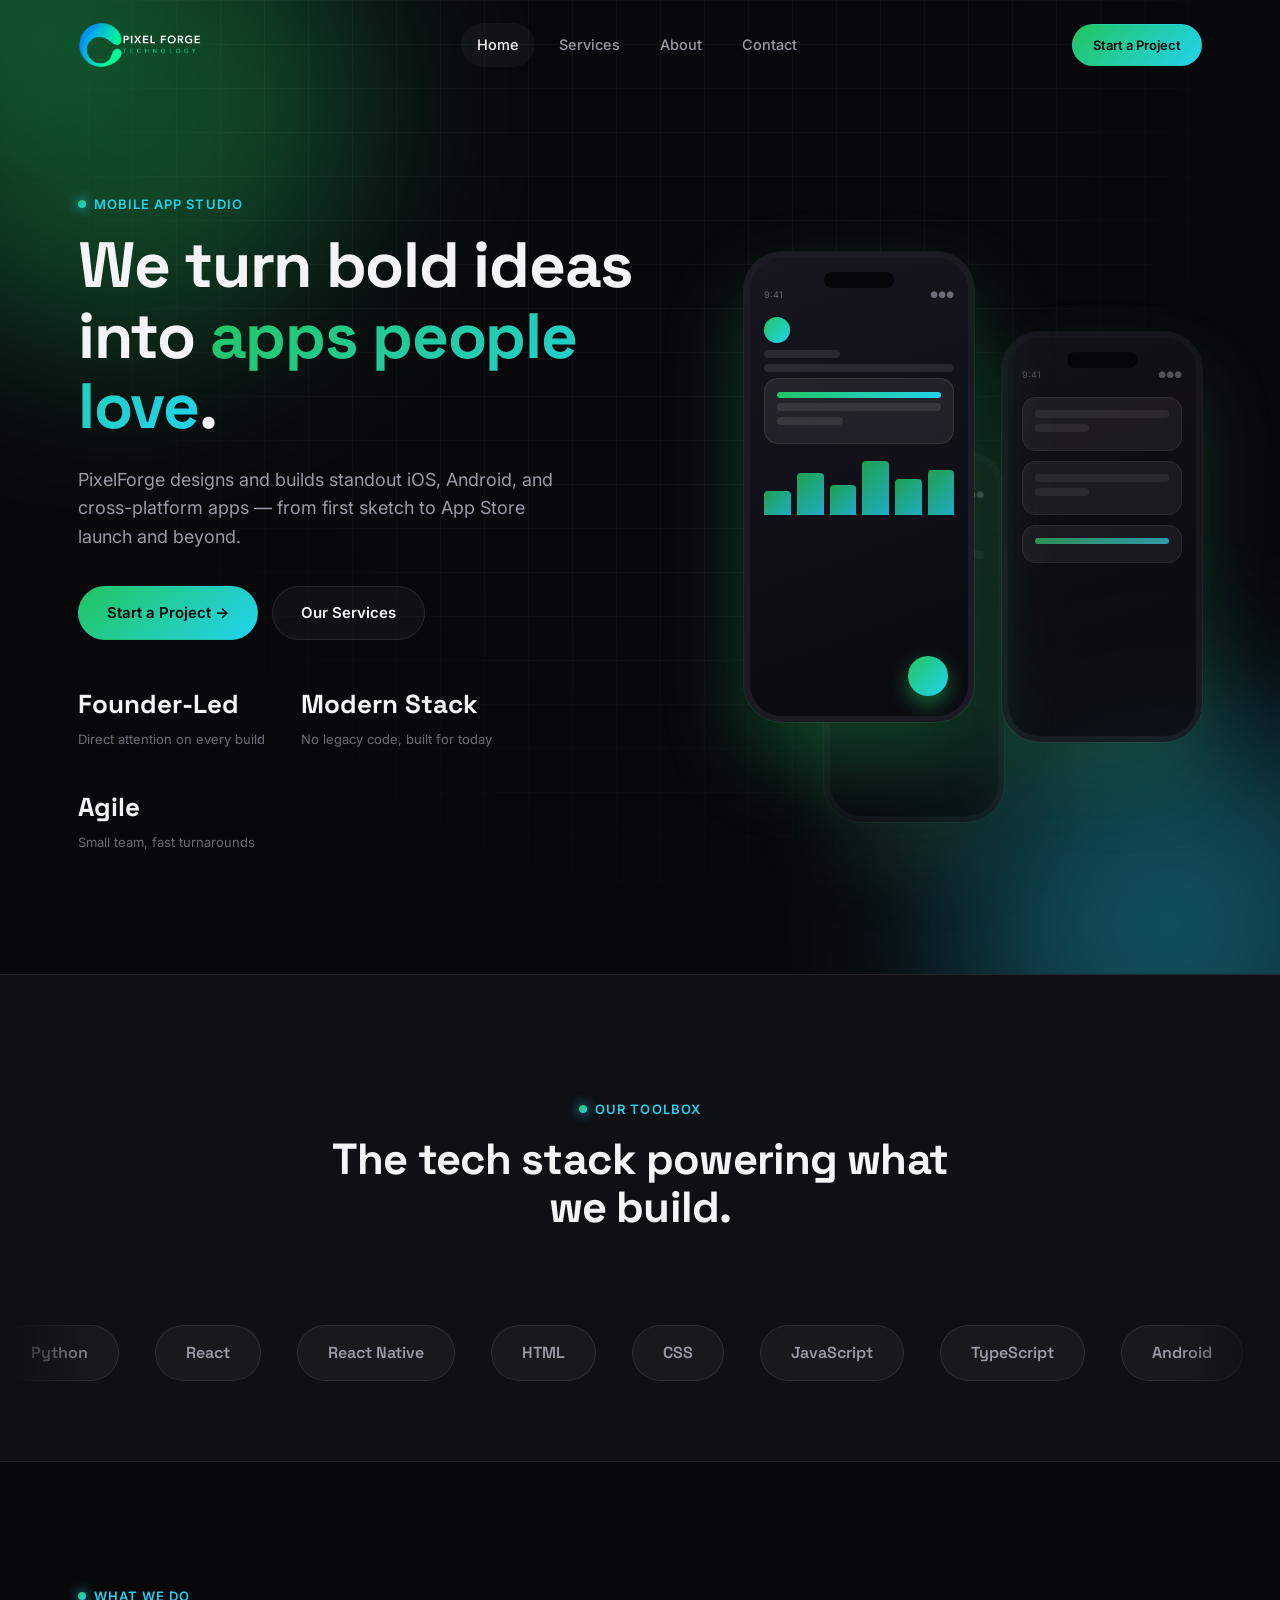
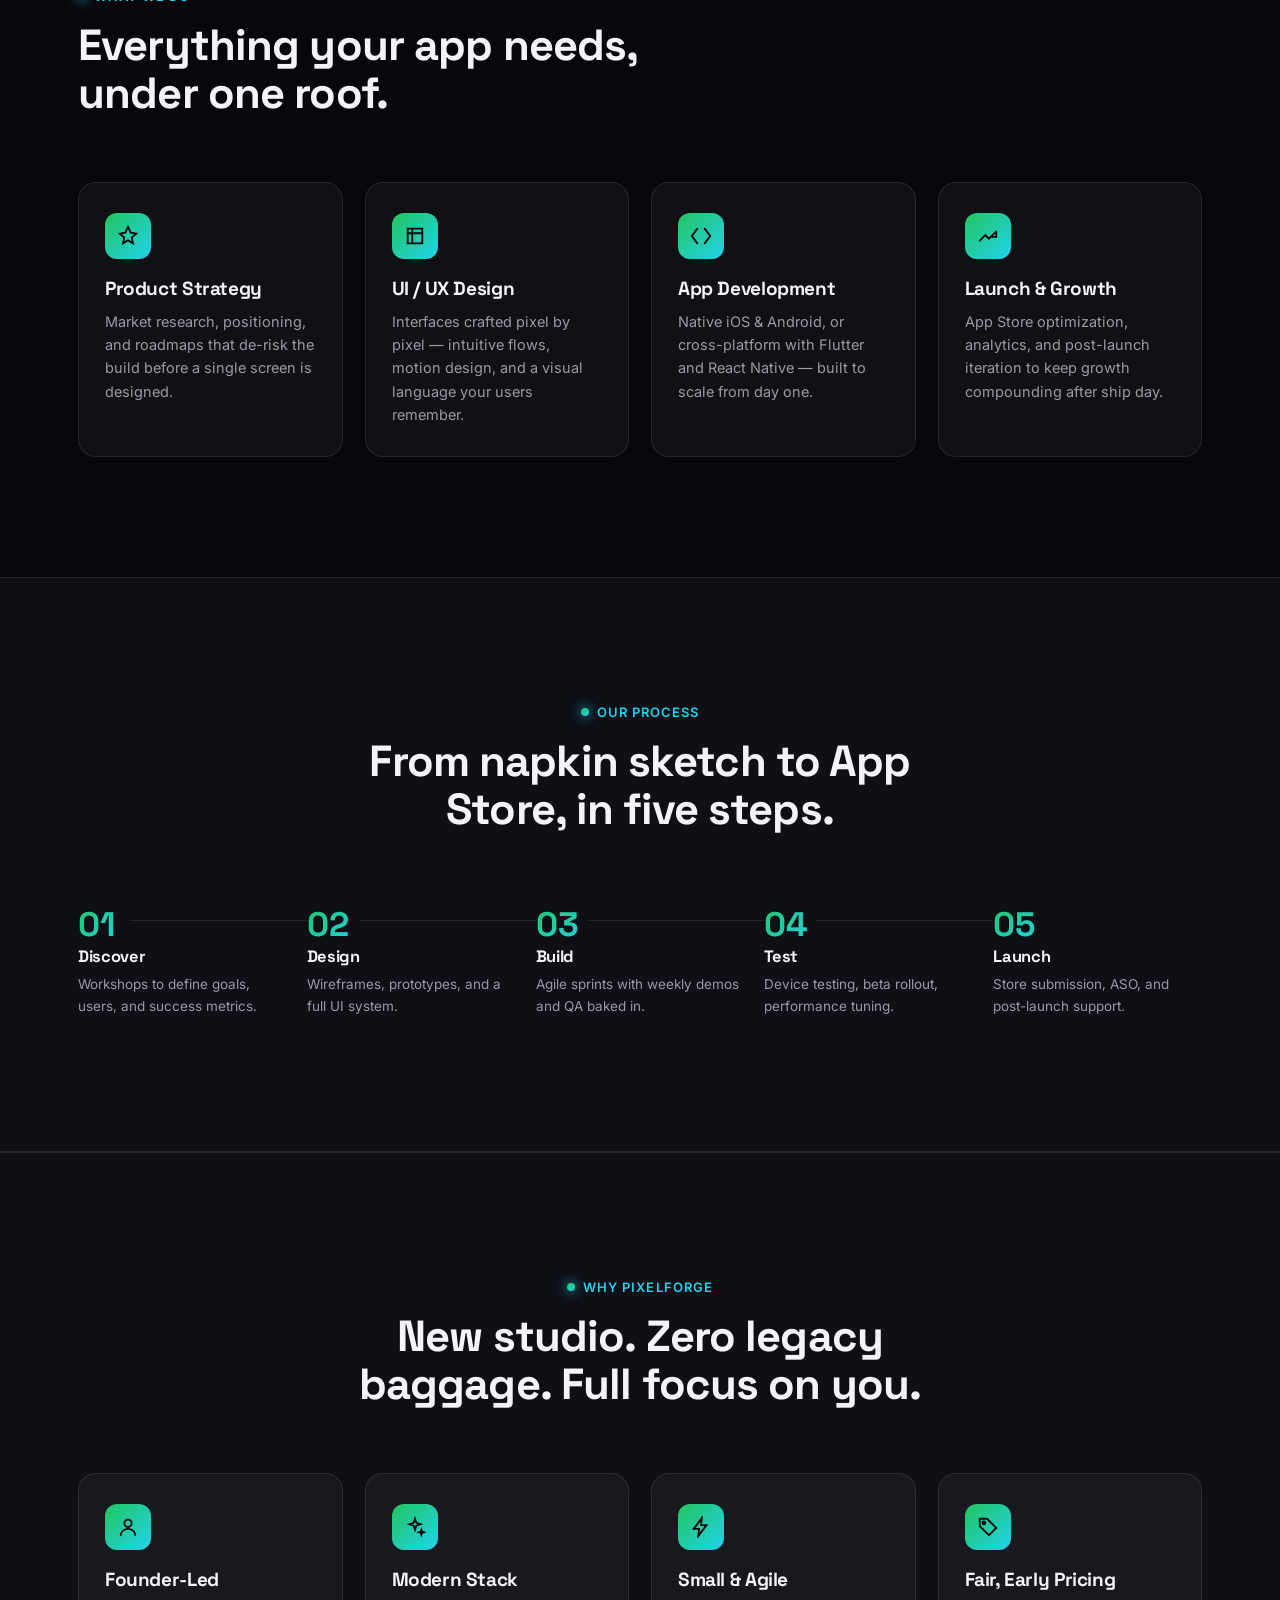
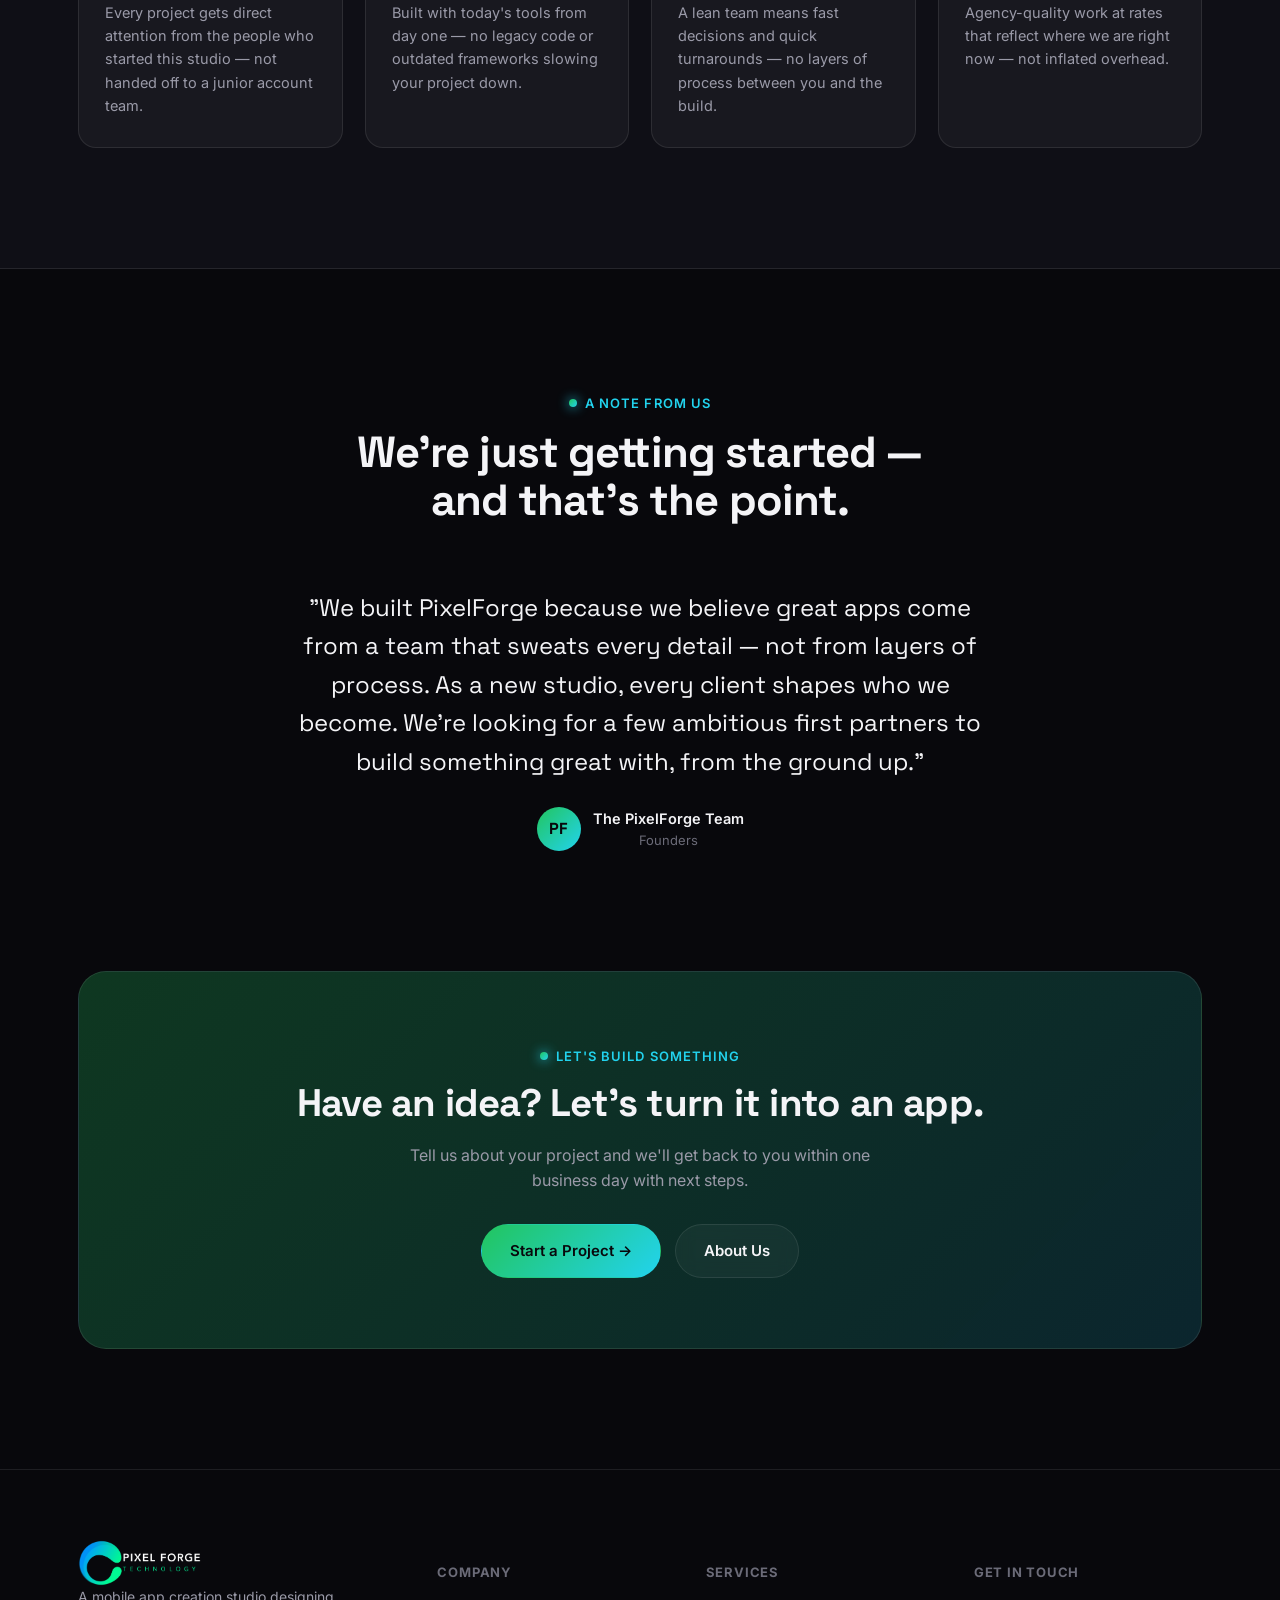
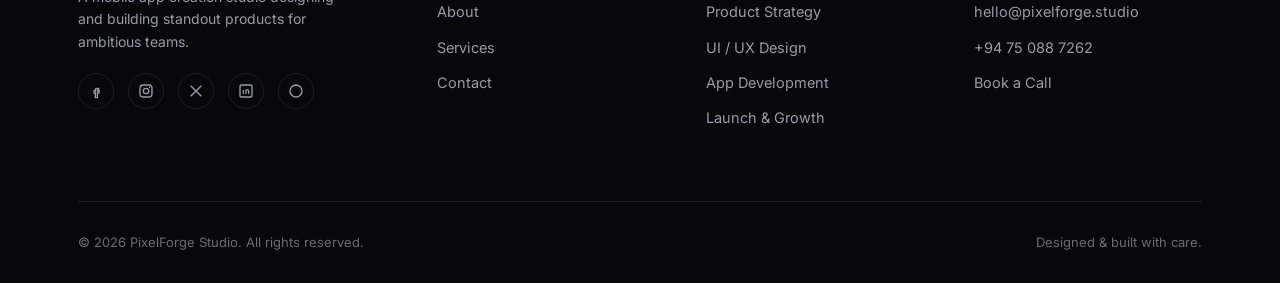
==== commit eb23e631: "url" ====
--- a/index.html
+++ b/index.html
@@ -266,9 +266,9 @@
         <p>A mobile app creation studio designing and building standout products for ambitious teams.</p>
         <div class="socials" style="margin-top:20px;">
           <a href="https://web.facebook.com/profile.php?id=61591753147825" aria-label="Facebook" target="_blank" rel="noopener"><svg viewBox="0 0 24 24" fill="none" stroke-width="2"><path d="M15 8h-2a2 2 0 00-2 2v2H9v3h2v7h3v-7h2.5l.5-3H14v-1.5c0-.5.5-1 1-1H16V8z"/></svg></a>
-          <a href="https://instagram.com/pixelforge" aria-label="Instagram" target="_blank" rel="noopener"><svg viewBox="0 0 24 24" fill="none" stroke-width="2"><rect x="3" y="3" width="18" height="18" rx="5"/><circle cx="12" cy="12" r="4"/><circle cx="17.3" cy="6.7" r="1" fill="var(--text-dim)" stroke="none"/></svg></a>
+          <a href="https://www.instagram.com/pixelforge9134/" aria-label="Instagram" target="_blank" rel="noopener"><svg viewBox="0 0 24 24" fill="none" stroke-width="2"><rect x="3" y="3" width="18" height="18" rx="5"/><circle cx="12" cy="12" r="4"/><circle cx="17.3" cy="6.7" r="1" fill="var(--text-dim)" stroke="none"/></svg></a>
           <a href="https://twitter.com/pixelforge" aria-label="X / Twitter" target="_blank" rel="noopener"><svg viewBox="0 0 24 24" fill="none" stroke-width="2"><path d="M4 4l16 16M20 4L4 20"/></svg></a>
-          <a href="https://linkedin.com/company/pixelforge" aria-label="LinkedIn" target="_blank" rel="noopener"><svg viewBox="0 0 24 24" fill="none" stroke-width="2"><rect x="3" y="3" width="18" height="18" rx="2"/><path d="M8 11v5M8 8v.01M12 16v-5M12 11c1.5-1.5 4-1 4 1.5V16"/></svg></a>
+          <a href="https://www.linkedin.com/company/pixelforge-technology" aria-label="LinkedIn" target="_blank" rel="noopener"><svg viewBox="0 0 24 24" fill="none" stroke-width="2"><rect x="3" y="3" width="18" height="18" rx="2"/><path d="M8 11v5M8 8v.01M12 16v-5M12 11c1.5-1.5 4-1 4 1.5V16"/></svg></a>
           <a href="https://dribbble.com/pixelforge" aria-label="Dribbble" target="_blank" rel="noopener"><svg viewBox="0 0 24 24" fill="none" stroke-width="2"><circle cx="12" cy="12" r="9"/></svg></a>
         </div>
       </div>
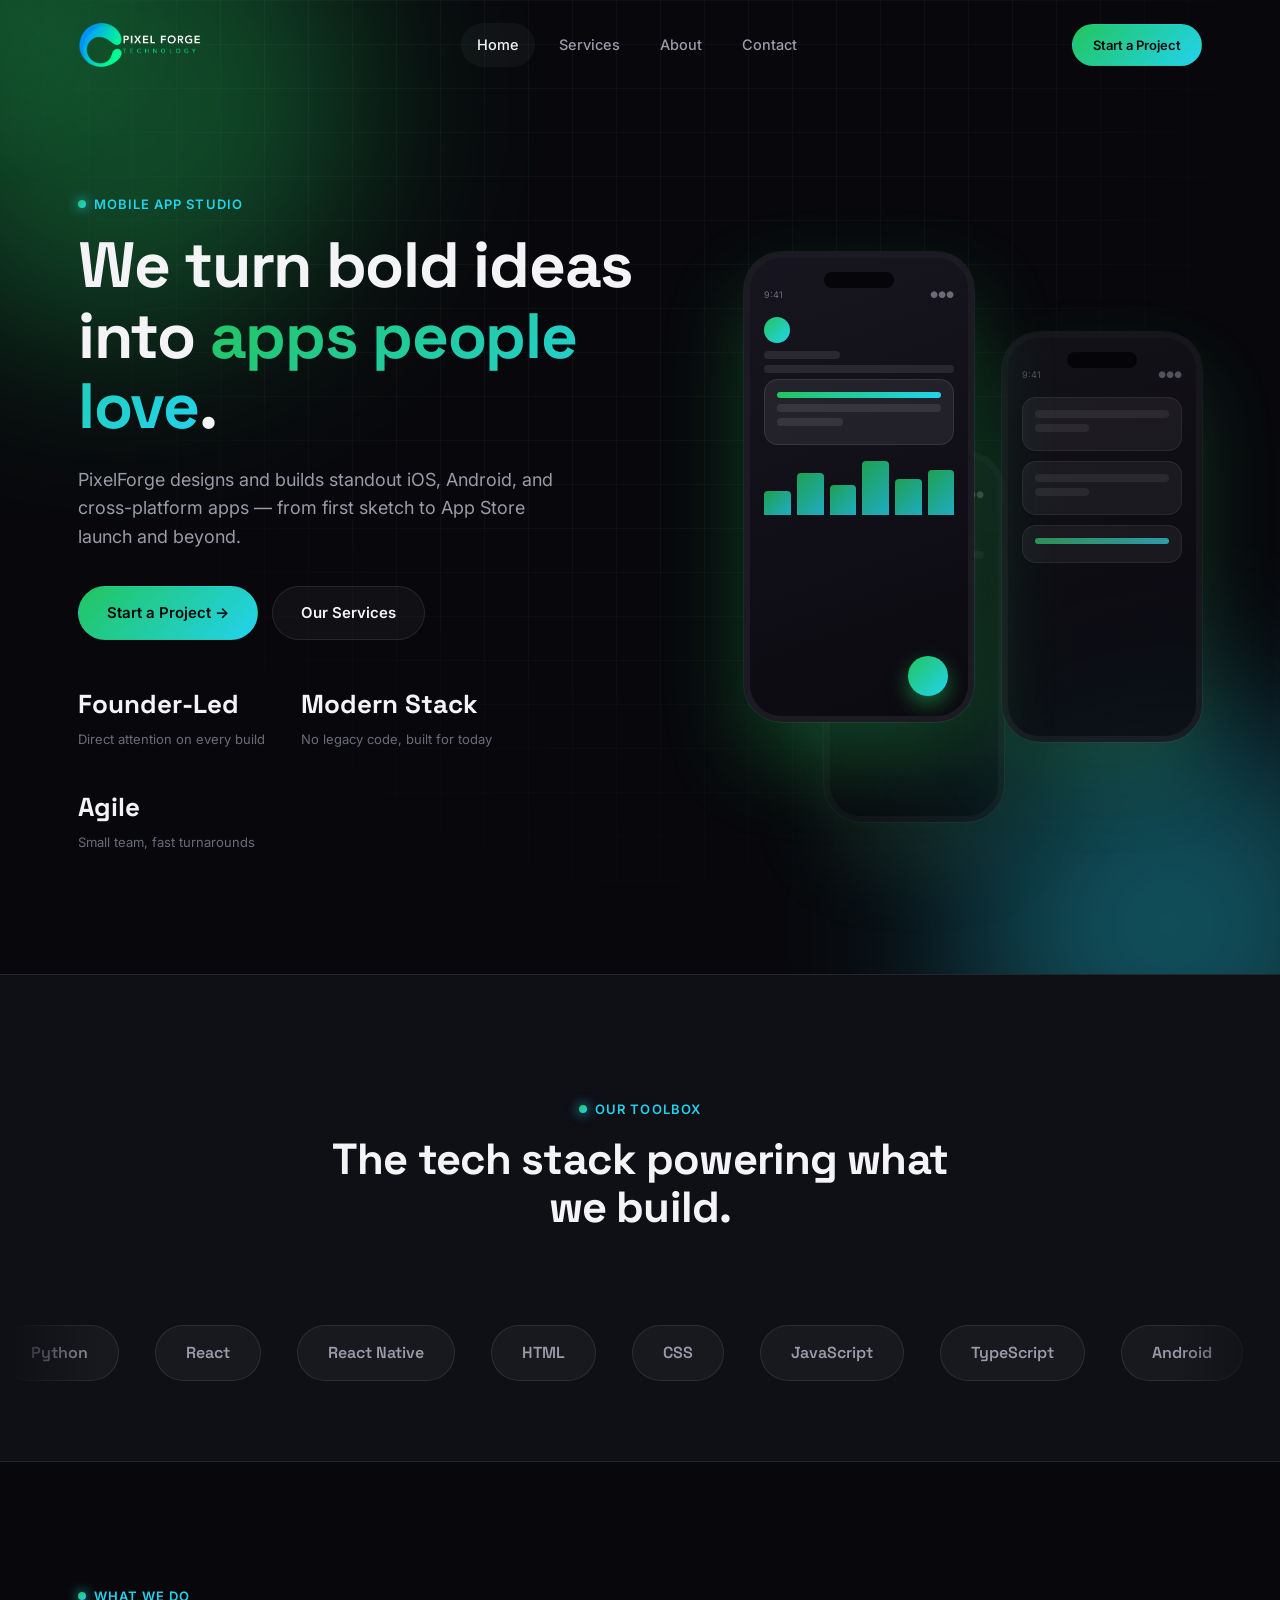
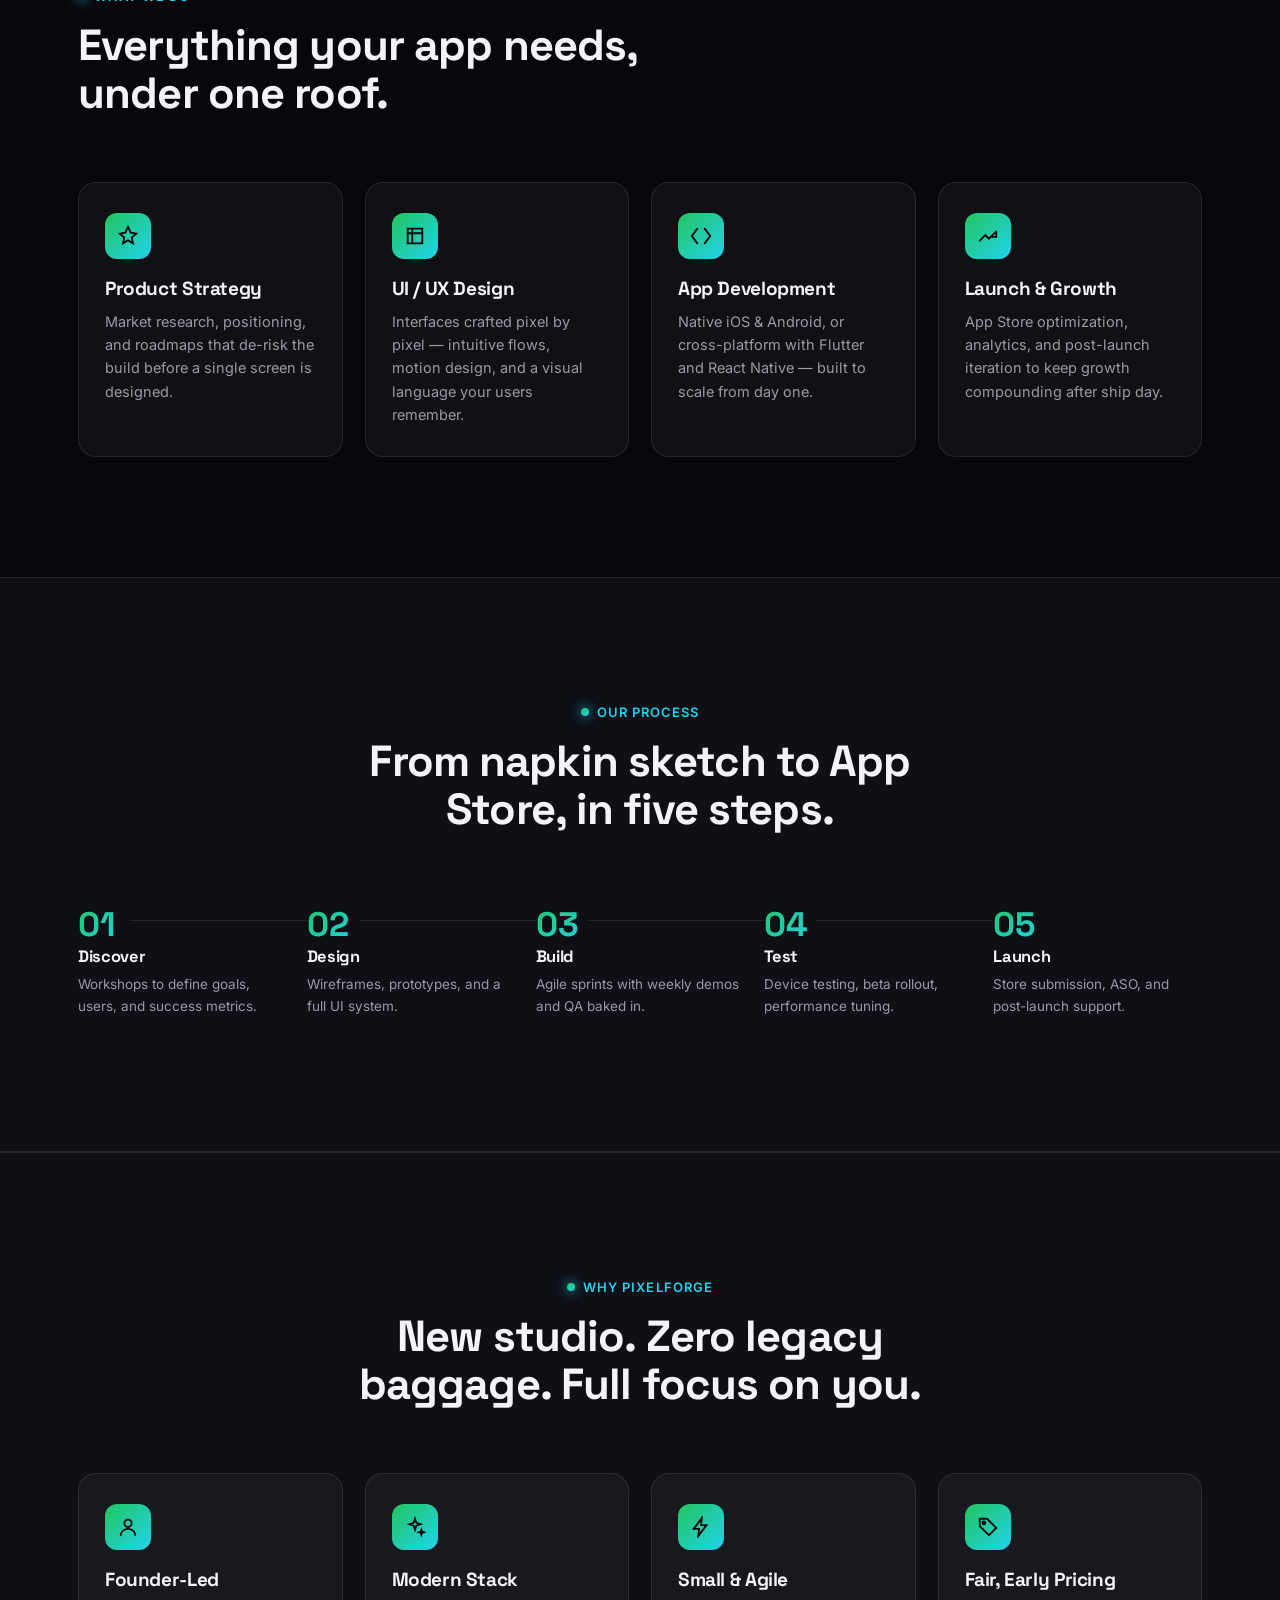
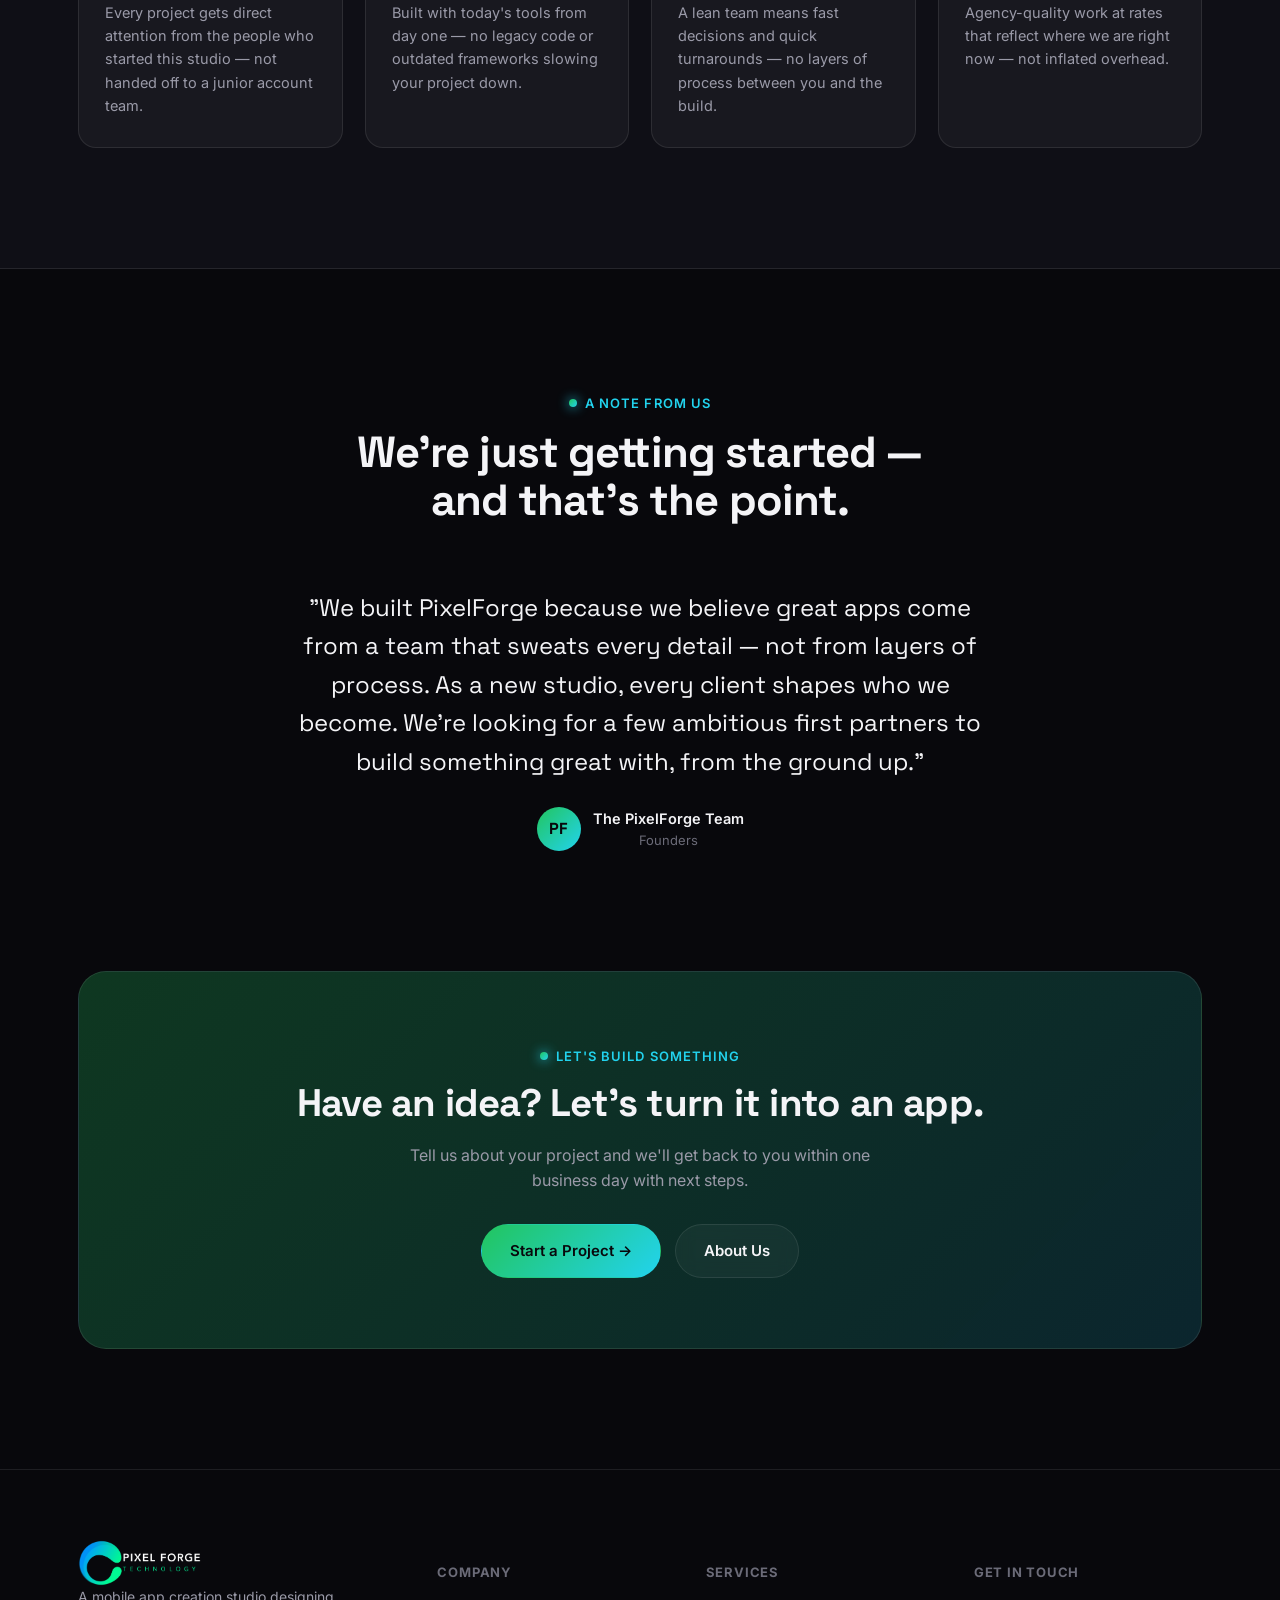
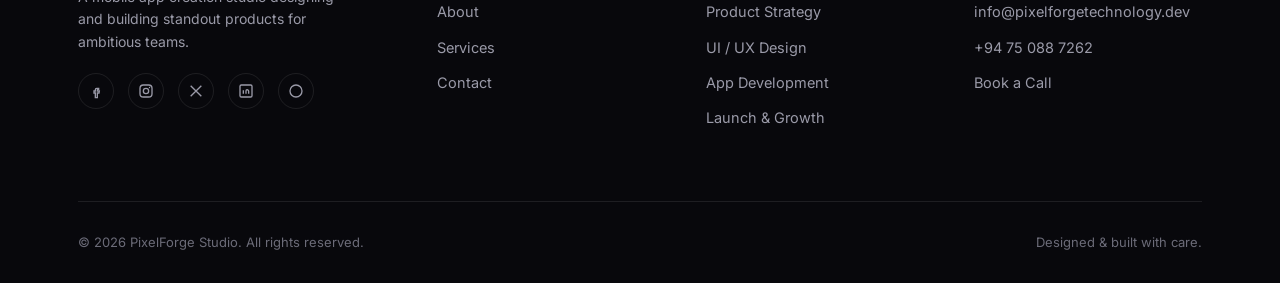
==== commit 20e12afd: "email" ====
--- a/index.html
+++ b/index.html
@@ -287,7 +287,7 @@
       </div>
       <div class="footer-col">
         <h5>Get In Touch</h5>
-        <a href="mailto:hello@pixelforge.studio">hello@pixelforge.studio</a>
+        <a href="mailto:info@pixelforgetechnology.dev">info@pixelforgetechnology.dev</a>
         <a href="tel:+94750887262">+94 75 088 7262</a>
         <a href="contact.html">Book a Call</a>
       </div>
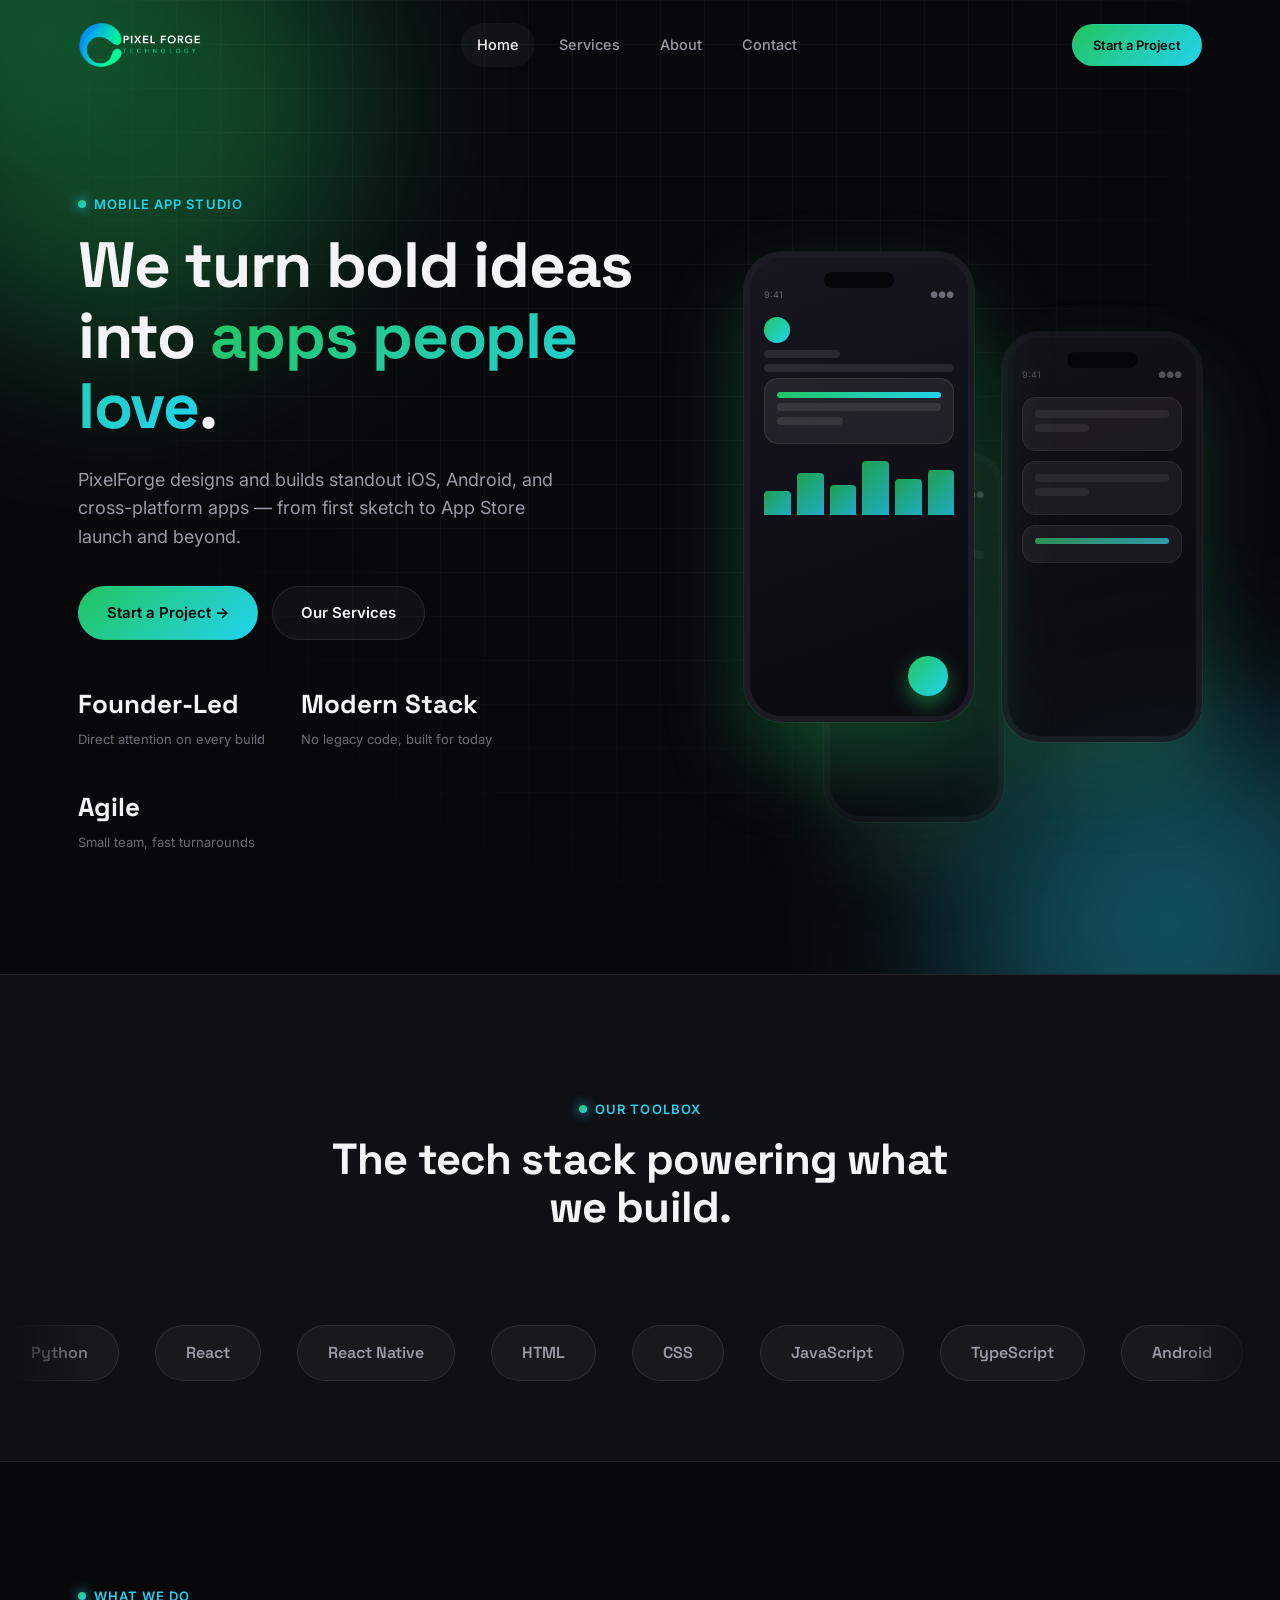
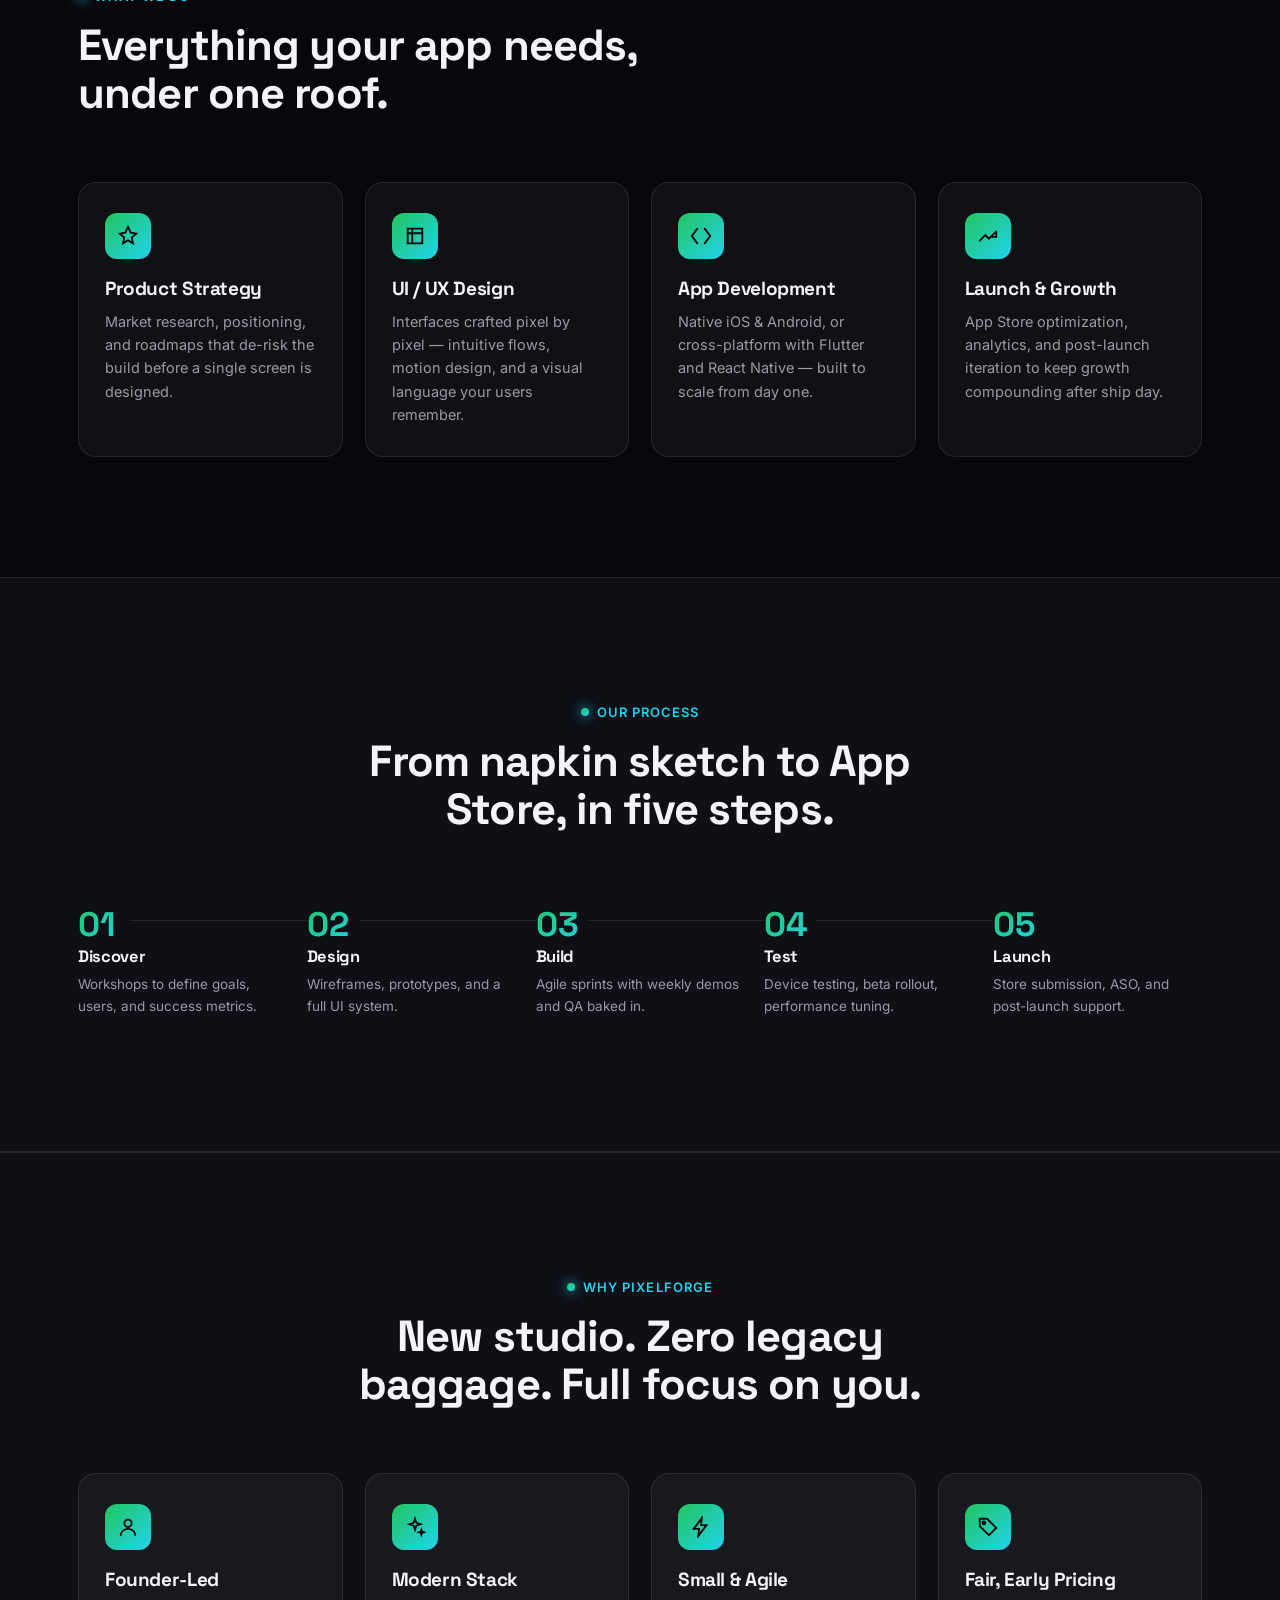
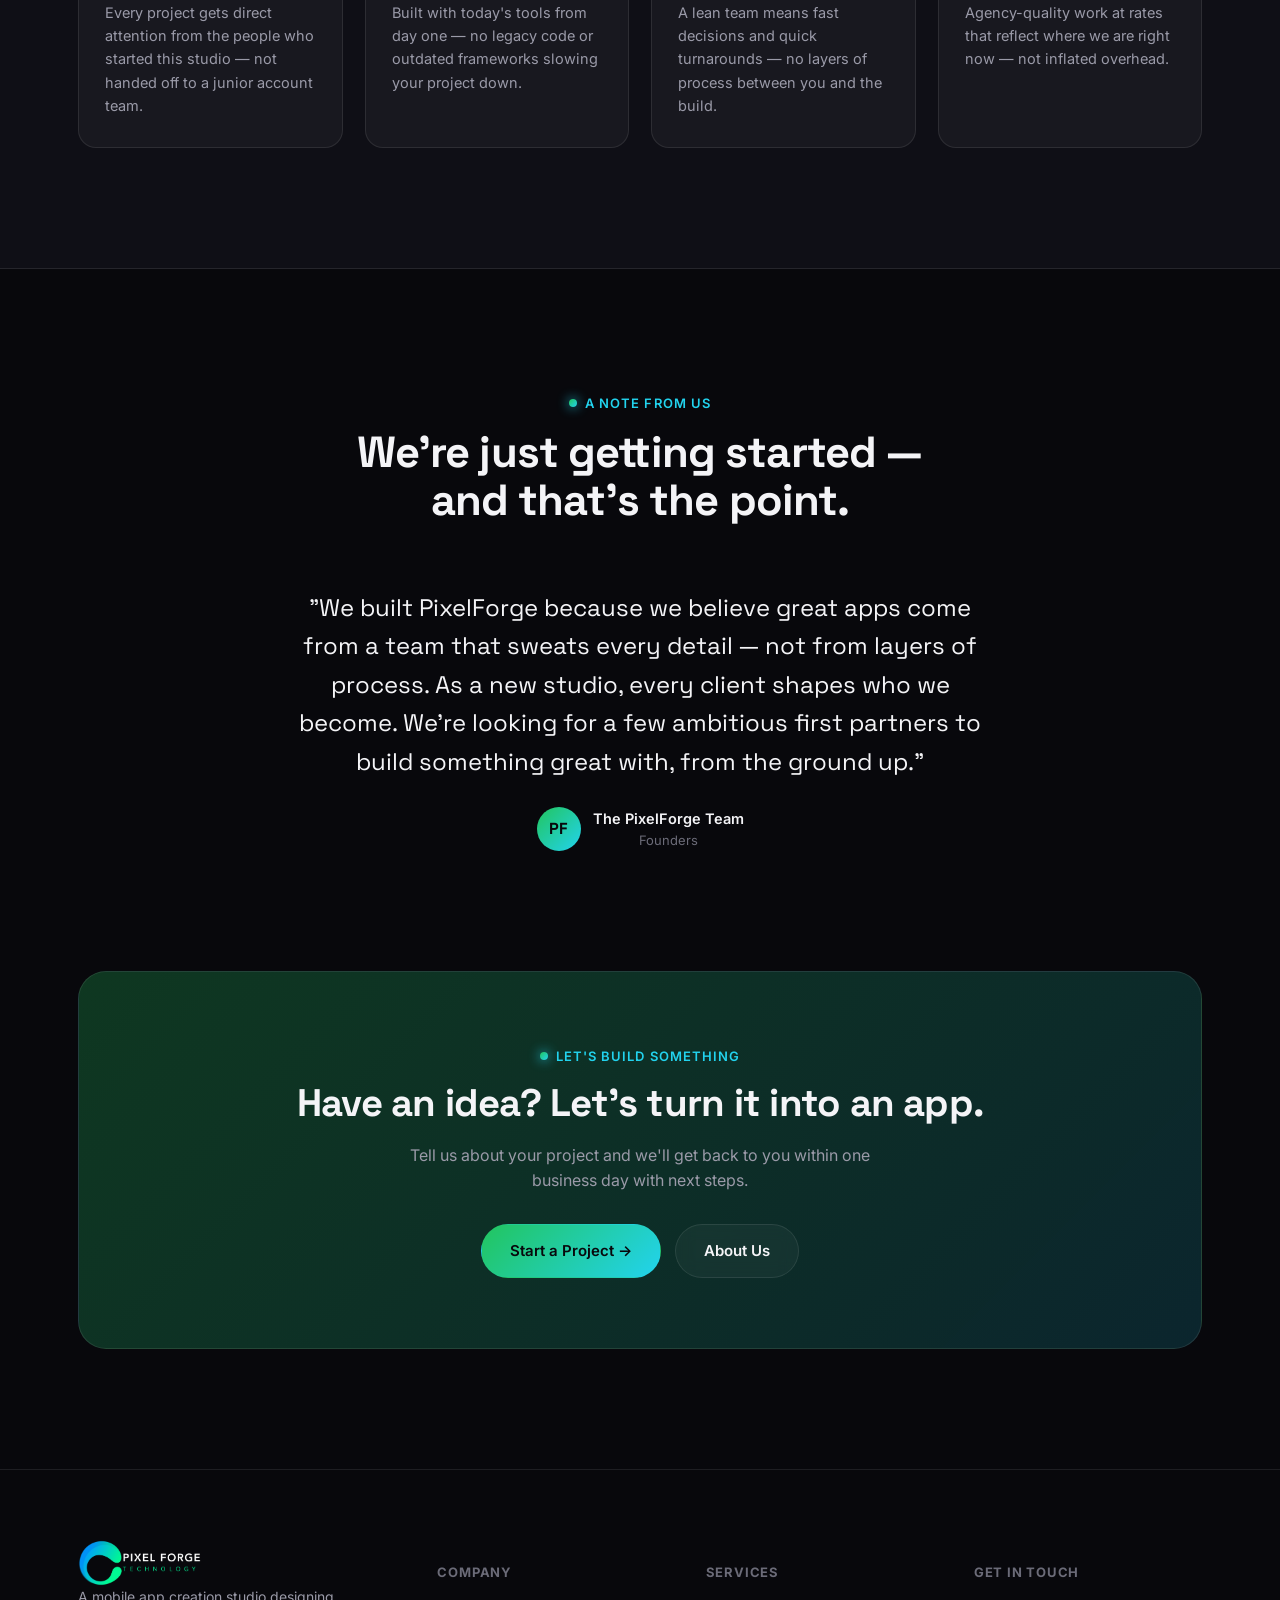
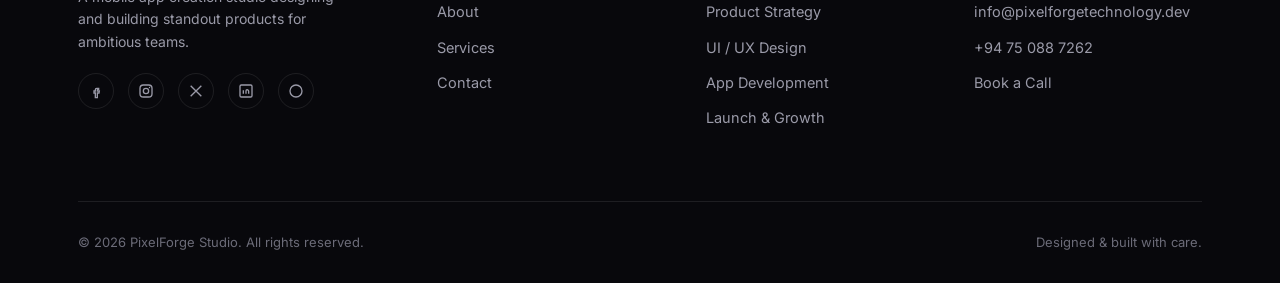
==== commit bfa576b8: "fav" ====
--- a/index.html
+++ b/index.html
@@ -5,6 +5,7 @@
 <meta name="viewport" content="width=device-width, initial-scale=1.0">
 <title>PixelForge — We Turn Ideas Into Apps People Love</title>
 <meta name="description" content="PixelForge is a mobile app creation studio designing and building standout iOS, Android, and cross-platform apps.">
+<link rel="icon" type="image/png" href="img/favicon.png">
 <link rel="preconnect" href="https://fonts.googleapis.com">
 <link href="https://fonts.googleapis.com/css2?family=Space+Grotesk:wght@500;600;700&family=Inter:wght@400;500;600;700&display=swap" rel="stylesheet">
 <link rel="stylesheet" href="css/style.css">
--- a/css/style.css
+++ b/css/style.css
@@ -640,6 +640,7 @@
 
 /* ---------------- Contact ---------------- */
 .contact-grid{ display:grid; grid-template-columns: 1fr 1fr; gap:50px; align-items:start; }
+.contact-grid-single{ grid-template-columns: 1fr; max-width:520px; margin:0 auto; }
 .form-group{ margin-bottom:20px; }
 .form-group label{ display:block; font-size:13.5px; font-weight:600; margin-bottom:8px; color: var(--text-dim); }
 .form-group input, .form-group textarea, .form-group select{
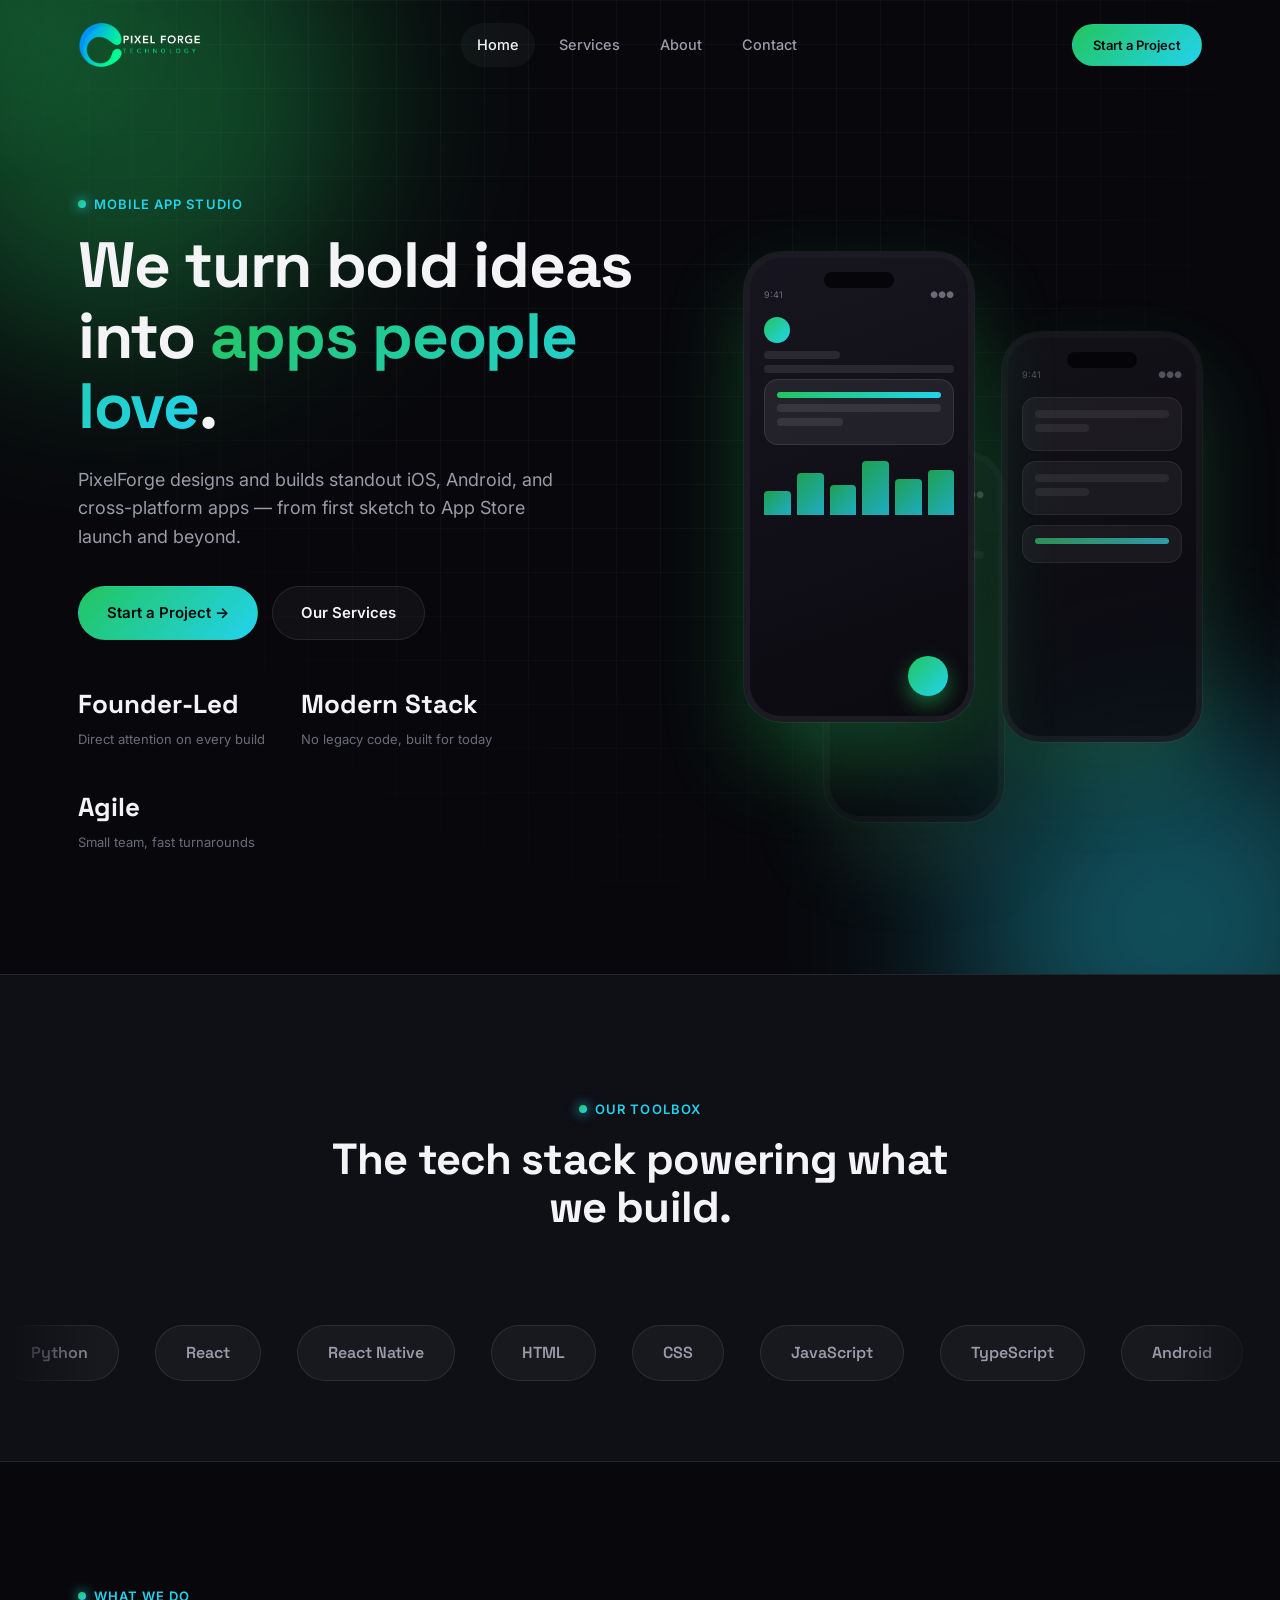
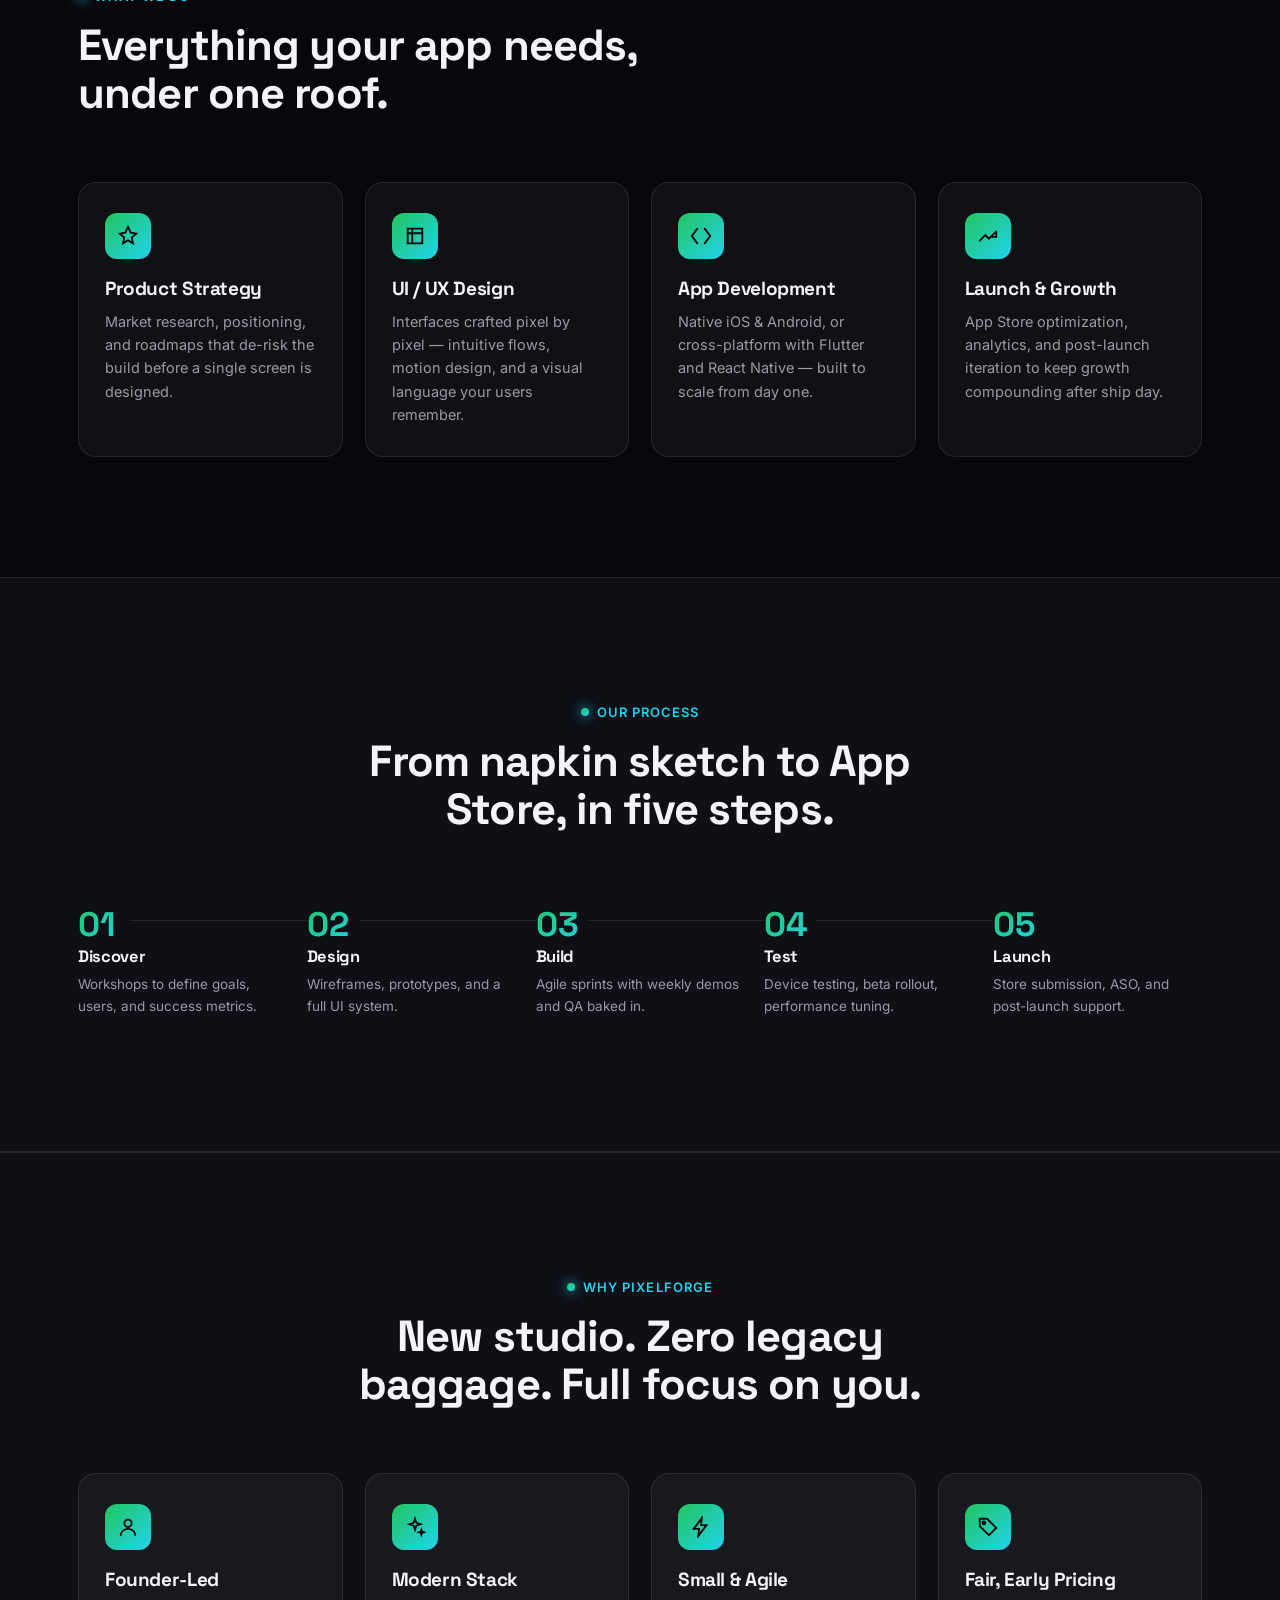
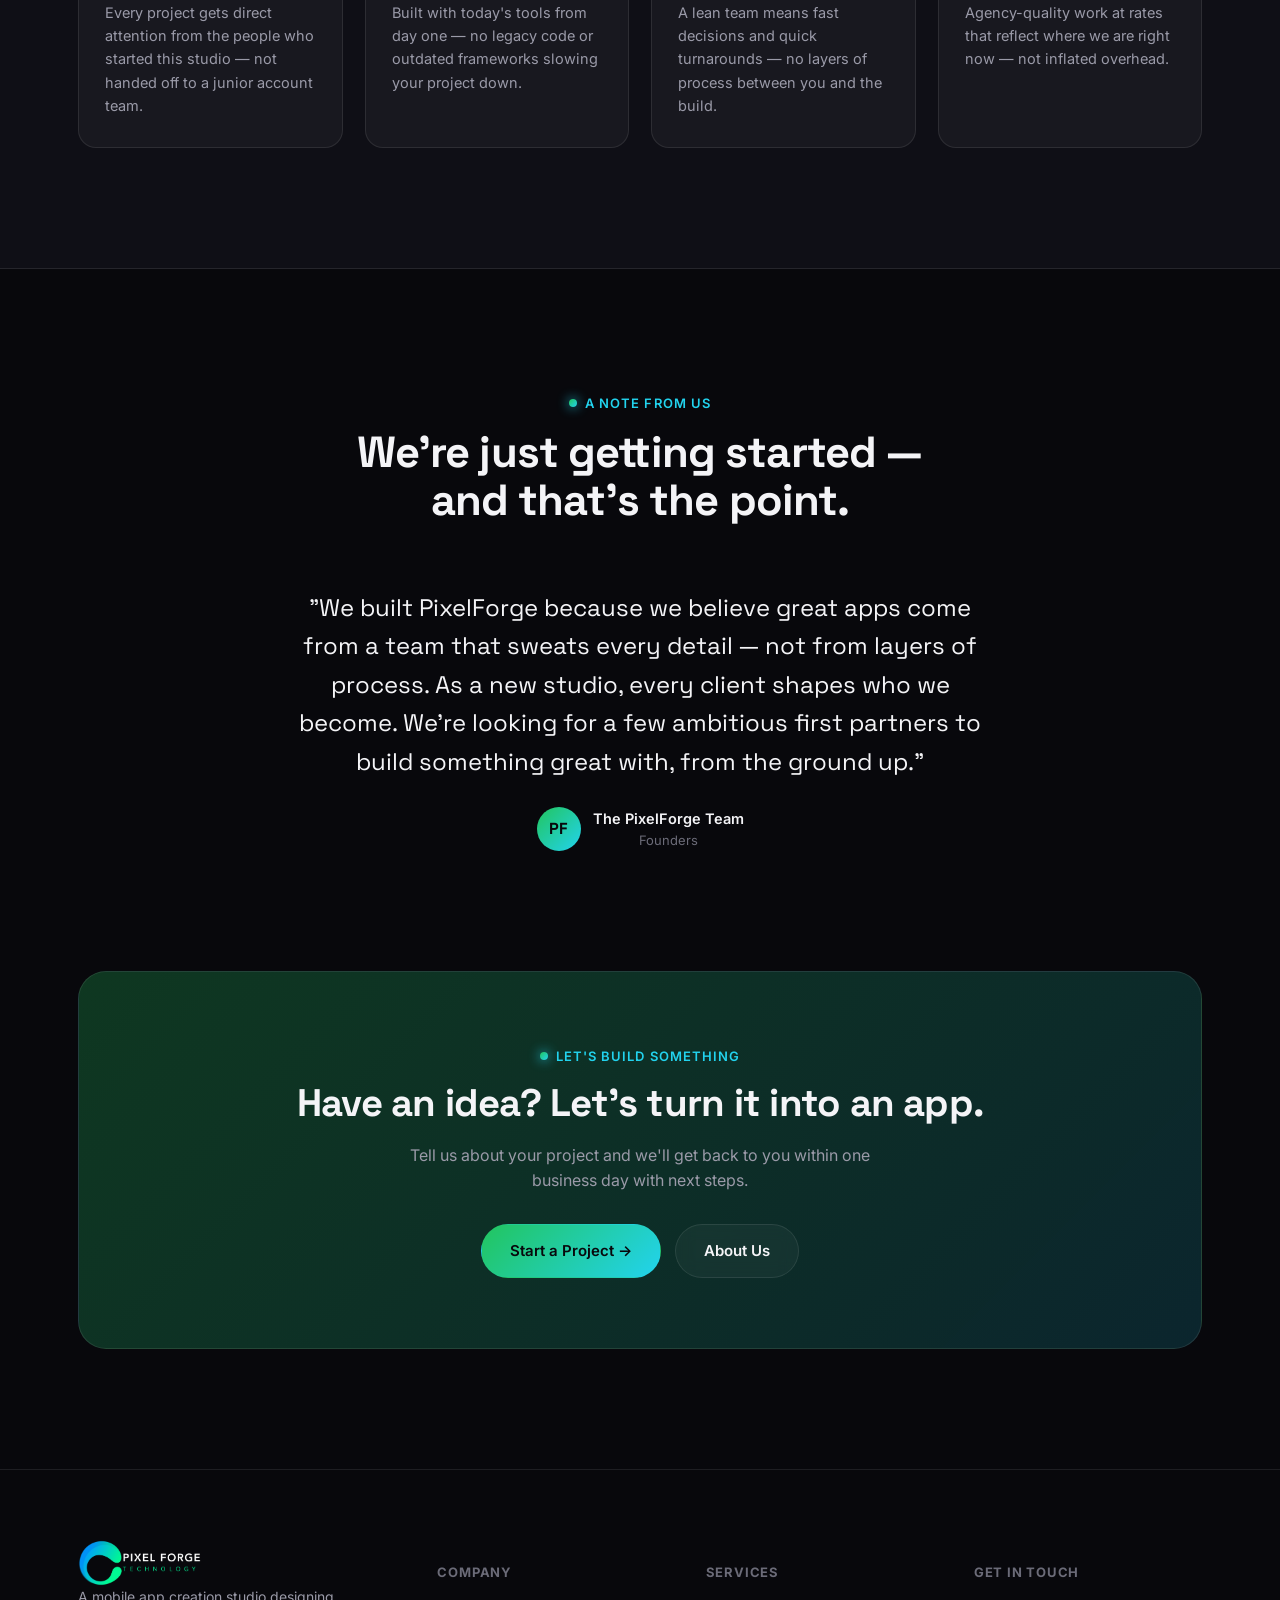
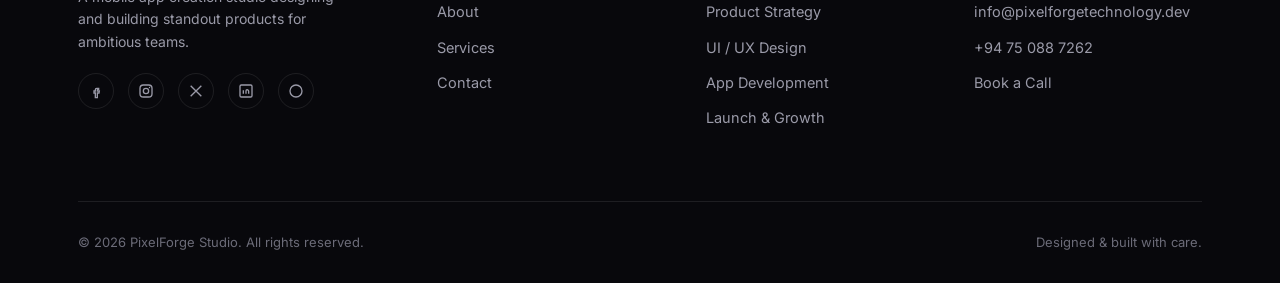
==== commit 18969014: "new" ====
--- a/index.html
+++ b/index.html
@@ -266,7 +266,7 @@
         <a href="index.html" class="logo"><img src="img/logo.png" alt="PixelForge logo" class="logo-img"></a>
         <p>A mobile app creation studio designing and building standout products for ambitious teams.</p>
         <div class="socials" style="margin-top:20px;">
-          <a href="https://web.facebook.com/profile.php?id=61591753147825" aria-label="Facebook" target="_blank" rel="noopener"><svg viewBox="0 0 24 24" fill="none" stroke-width="2"><path d="M15 8h-2a2 2 0 00-2 2v2H9v3h2v7h3v-7h2.5l.5-3H14v-1.5c0-.5.5-1 1-1H16V8z"/></svg></a>
+          <a href="https://web.facebook.com/people/PixelForge-Technology/61591872968591/" aria-label="Facebook" target="_blank" rel="noopener"><svg viewBox="0 0 24 24" fill="none" stroke-width="2"><path d="M15 8h-2a2 2 0 00-2 2v2H9v3h2v7h3v-7h2.5l.5-3H14v-1.5c0-.5.5-1 1-1H16V8z"/></svg></a>
           <a href="https://www.instagram.com/pixelforge9134/" aria-label="Instagram" target="_blank" rel="noopener"><svg viewBox="0 0 24 24" fill="none" stroke-width="2"><rect x="3" y="3" width="18" height="18" rx="5"/><circle cx="12" cy="12" r="4"/><circle cx="17.3" cy="6.7" r="1" fill="var(--text-dim)" stroke="none"/></svg></a>
           <a href="https://twitter.com/pixelforge" aria-label="X / Twitter" target="_blank" rel="noopener"><svg viewBox="0 0 24 24" fill="none" stroke-width="2"><path d="M4 4l16 16M20 4L4 20"/></svg></a>
           <a href="https://www.linkedin.com/company/pixelforge-technology" aria-label="LinkedIn" target="_blank" rel="noopener"><svg viewBox="0 0 24 24" fill="none" stroke-width="2"><rect x="3" y="3" width="18" height="18" rx="2"/><path d="M8 11v5M8 8v.01M12 16v-5M12 11c1.5-1.5 4-1 4 1.5V16"/></svg></a>
